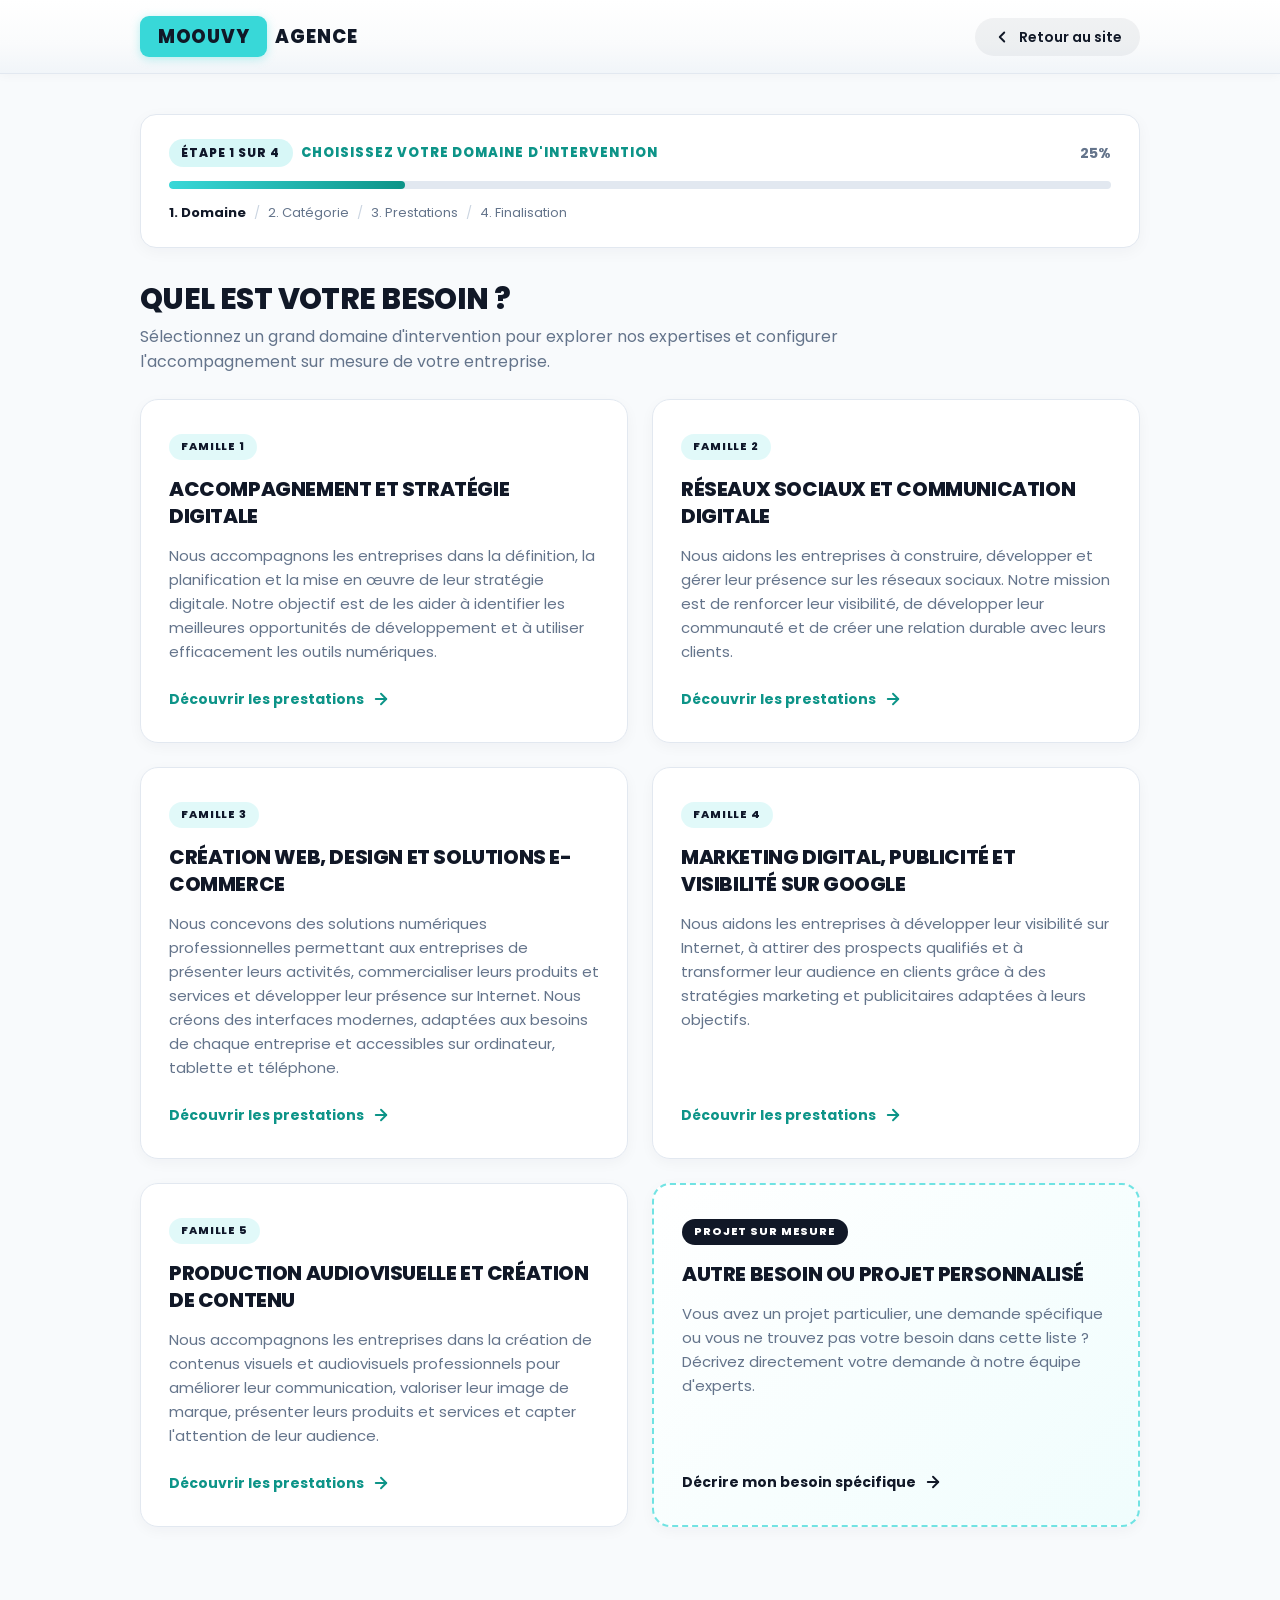
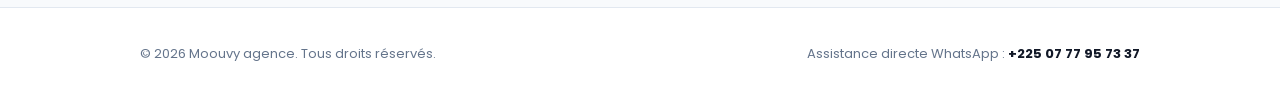
==== services.html @ 284ec323 "feat: page catalogue /services interactif en 4 etapes et mise a jour boutons je demarre ici" ====
<!DOCTYPE html>
<html lang="fr" dir="ltr">
<head>
  <meta charset="UTF-8">
  <meta name="viewport" content="width=device-width, initial-scale=1.0">
  <meta http-equiv="X-UA-Compatible" content="IE=edge">
  <title>Quel est votre besoin ? | Catalogue des Services Moouvy agence</title>
  <meta name="description" content="Découvrez le catalogue complet des prestations de Moouvy agence et configurez votre projet digital en quelques clics : stratégie, réseaux sociaux, web, marketing et audiovisuel.">
  <meta name="robots" content="index, follow">

  <!-- Favicon SVG -->
  <link rel="icon" type="image/svg+xml" href="data:image/svg+xml,%3Csvg xmlns='http://www.w3.org/2000/svg' viewBox='0 0 32 32'%3E%3Crect width='32' height='32' rx='16' fill='%2338D8D8'/%3E%3Ctext x='50%25' y='52%25' dominant-baseline='central' text-anchor='middle' font-family='sans-serif' font-weight='900' font-size='16' fill='%23111827'%3EM%3C/text%3E%3C/svg%3E">

  <!-- Google Fonts : Poppins -->
  <link rel="preconnect" href="https://fonts.googleapis.com">
  <link rel="preconnect" href="https://fonts.gstatic.com" crossorigin>
  <link href="https://fonts.googleapis.com/css2?family=Poppins:wght@400;500;600;700;800&display=swap" rel="stylesheet">

  <link rel="stylesheet" href="style.css">
  
  <style>
    /* Styles spécifiques au catalogue interactif des services */
    body {
      background-color: #F8FAFC;
      min-height: 100vh;
      display: flex;
      flex-direction: column;
    }

    .services-header {
      background: linear-gradient(180deg, #FFFFFF 0%, #FAFBFC 60%, #F1F5F9 100%);
      border-bottom: 1px solid var(--color-border);
      padding: 16px 0;
      position: sticky;
      top: 0;
      z-index: 50;
      box-shadow: 0 2px 10px rgba(0, 0, 0, 0.03);
    }

    .services-header-inner {
      display: flex;
      align-items: center;
      justify-content: space-between;
    }

    .services-back-link {
      display: inline-flex;
      align-items: center;
      gap: 8px;
      font-size: 0.875rem;
      font-weight: var(--font-weight-semibold);
      color: var(--color-night-blue);
      padding: 8px 18px;
      border-radius: var(--radius-pill);
      background-color: rgba(17, 24, 39, 0.05);
      text-decoration: none;
      transition: all var(--transition-fast);
    }

    .services-back-link:hover {
      background-color: rgba(56, 216, 216, 0.2);
      color: var(--color-primary-dark);
      transform: translateX(-3px);
    }

    .services-main {
      flex: 1;
      padding: 40px 0 80px 0;
    }

    .services-container {
      max-width: 1040px;
      margin: 0 auto;
      padding: 0 20px;
    }

    /* Barre de progression multi-étapes */
    .services-progress-box {
      background: #FFFFFF;
      border: 1px solid var(--color-border);
      border-radius: 16px;
      padding: 24px 28px;
      box-shadow: 0 4px 16px rgba(17, 24, 39, 0.04);
      margin-bottom: 32px;
    }

    .progress-top-row {
      display: flex;
      align-items: center;
      justify-content: space-between;
      margin-bottom: 14px;
      flex-wrap: wrap;
      gap: 10px;
    }

    .progress-step-indicator {
      font-size: 0.8125rem;
      font-weight: var(--font-weight-extrabold);
      text-transform: uppercase;
      letter-spacing: 0.08em;
      color: var(--color-primary-dark);
      display: flex;
      align-items: center;
      gap: 8px;
    }

    .progress-step-pill {
      background-color: rgba(56, 216, 216, 0.2);
      color: #0F172A;
      padding: 4px 12px;
      border-radius: var(--radius-pill);
      font-size: 0.75rem;
    }

    .progress-percentage {
      font-size: 0.875rem;
      font-weight: var(--font-weight-bold);
      color: #64748B;
    }

    .progress-track {
      width: 100%;
      height: 8px;
      background-color: #E2E8F0;
      border-radius: var(--radius-pill);
      overflow: hidden;
      position: relative;
    }

    .progress-bar-fill {
      height: 100%;
      width: 25%;
      background: linear-gradient(90deg, #38D8D8 0%, #0D9488 100%);
      border-radius: var(--radius-pill);
      transition: width 0.4s cubic-bezier(0.16, 1, 0.3, 1);
    }

    .progress-breadcrumb {
      display: flex;
      align-items: center;
      gap: 8px;
      margin-top: 14px;
      font-size: 0.8125rem;
      color: #64748B;
      flex-wrap: wrap;
    }

    .breadcrumb-item.active {
      color: var(--color-night-blue);
      font-weight: var(--font-weight-bold);
    }

    .breadcrumb-sep {
      color: #CBD5E1;
    }

    /* En-tête de section interactive */
    .step-heading-row {
      display: flex;
      align-items: center;
      justify-content: space-between;
      margin-bottom: 24px;
      flex-wrap: wrap;
      gap: 16px;
    }

    .step-title-group h1,
    .step-title-group h2 {
      font-size: 1.85rem;
      font-weight: var(--font-weight-extrabold);
      color: var(--color-night-blue);
      margin-bottom: 8px;
      line-height: 1.25;
    }

    .step-subtitle {
      font-size: 1rem;
      color: var(--color-text-muted);
      line-height: 1.55;
      max-width: 780px;
    }

    .btn-step-back {
      display: inline-flex;
      align-items: center;
      gap: 8px;
      background-color: #FFFFFF;
      border: 1px solid var(--color-border);
      color: var(--color-night-blue);
      padding: 10px 20px;
      border-radius: var(--radius-pill);
      font-size: 0.875rem;
      font-weight: var(--font-weight-semibold);
      cursor: pointer;
      box-shadow: var(--shadow-sm);
      transition: all var(--transition-fast);
    }

    .btn-step-back:hover {
      background-color: #F1F5F9;
      border-color: #CBD5E1;
      transform: translateX(-3px);
    }

    /* Conteneur d'étape avec animation */
    .catalog-step-pane {
      display: none;
      animation: fadeInStep 0.35s cubic-bezier(0.16, 1, 0.3, 1) forwards;
    }

    .catalog-step-pane.is-active {
      display: block;
    }

    @keyframes fadeInStep {
      from {
        opacity: 0;
        transform: translateY(12px);
      }
      to {
        opacity: 1;
        transform: translateY(0);
      }
    }

    @media (prefers-reduced-motion: reduce) {
      .catalog-step-pane {
        animation: none;
      }
    }

    /* Grille des 5 Familles + Carte Autre */
    .families-grid {
      display: grid;
      grid-template-columns: 1fr;
      gap: 24px;
    }

    @media (min-width: 768px) {
      .families-grid {
        grid-template-columns: repeat(2, 1fr);
      }
    }

    .family-card {
      background: #FFFFFF;
      border: 1.5px solid var(--color-border);
      border-radius: 18px;
      padding: 32px 28px;
      display: flex;
      flex-direction: column;
      justify-content: space-between;
      cursor: pointer;
      box-shadow: 0 4px 14px rgba(17, 24, 39, 0.04);
      transition: transform 0.28s cubic-bezier(0.16, 1, 0.3, 1), box-shadow 0.28s ease, border-color 0.2s ease;
      position: relative;
      text-align: left;
      overflow: hidden;
    }

    .family-card::before {
      content: '';
      position: absolute;
      top: 0;
      left: 0;
      width: 5px;
      height: 100%;
      background-color: var(--color-primary);
      opacity: 0;
      transition: opacity 0.2s ease;
    }

    .family-card:hover {
      transform: translateY(-6px);
      box-shadow: 0 16px 36px rgba(17, 24, 39, 0.09), 0 0 20px rgba(56, 216, 216, 0.2);
      border-color: var(--color-primary);
    }

    .family-card:hover::before {
      opacity: 1;
    }

    .family-card:focus-visible {
      outline: 3px solid var(--color-primary);
      outline-offset: 2px;
    }

    .family-card-badge {
      display: inline-flex;
      align-items: center;
      gap: 6px;
      background: rgba(56, 216, 216, 0.15);
      color: #0F172A;
      font-size: 0.6875rem;
      font-weight: var(--font-weight-extrabold);
      text-transform: uppercase;
      letter-spacing: 0.08em;
      padding: 4px 12px;
      border-radius: var(--radius-pill);
      margin-bottom: 16px;
      width: fit-content;
    }

    .family-card-title {
      font-size: 1.25rem;
      font-weight: var(--font-weight-extrabold);
      color: var(--color-night-blue);
      margin-bottom: 14px;
      line-height: 1.35;
    }

    .family-card-desc {
      font-size: 0.9375rem;
      color: var(--color-text-muted);
      line-height: 1.6;
      margin-bottom: 24px;
      flex-grow: 1;
    }

    .family-card-action {
      display: inline-flex;
      align-items: center;
      gap: 8px;
      font-size: 0.875rem;
      font-weight: var(--font-weight-bold);
      color: var(--color-primary-dark);
      transition: transform 0.2s ease;
    }

    .family-card:hover .family-card-action {
      transform: translateX(4px);
    }

    /* Carte Spéciale 6 : "Autre" */
    .family-card-other {
      background: linear-gradient(135deg, #FFFFFF 0%, #F0FDFD 100%);
      border: 2px dashed rgba(56, 216, 216, 0.7);
    }

    .family-card-other .family-card-badge {
      background-color: var(--color-night-blue);
      color: var(--color-white);
    }

    /* ===============================================================
       ÉTAPE 2 : CATÉGORIES (A, B, C...)
       =============================================================== */
    .categories-grid {
      display: grid;
      grid-template-columns: 1fr;
      gap: 18px;
    }

    @media (min-width: 640px) {
      .categories-grid {
        grid-template-columns: repeat(2, 1fr);
      }
    }

    @media (min-width: 900px) {
      .categories-grid {
        grid-template-columns: repeat(3, 1fr);
      }
    }

    .category-card {
      background: #FFFFFF;
      border: 1.5px solid var(--color-border);
      border-radius: 14px;
      padding: 24px 20px;
      display: flex;
      flex-direction: column;
      justify-content: space-between;
      cursor: pointer;
      box-shadow: var(--shadow-sm);
      transition: all 0.22s ease;
      text-align: left;
    }

    .category-card:hover {
      transform: translateY(-4px);
      border-color: var(--color-primary);
      box-shadow: 0 10px 24px rgba(56, 216, 216, 0.18);
    }

    .category-top-row {
      display: flex;
      align-items: center;
      justify-content: space-between;
      margin-bottom: 12px;
    }

    .category-letter-badge {
      width: 32px;
      height: 32px;
      border-radius: 8px;
      background-color: var(--color-night-blue);
      color: #FFFFFF;
      display: flex;
      align-items: center;
      justify-content: center;
      font-size: 0.875rem;
      font-weight: var(--font-weight-extrabold);
    }

    .category-count-badge {
      font-size: 0.6875rem;
      font-weight: var(--font-weight-bold);
      color: #64748B;
      background: #F1F5F9;
      padding: 3px 8px;
      border-radius: 6px;
    }

    .category-card-name {
      font-size: 1.05rem;
      font-weight: var(--font-weight-bold);
      color: var(--color-night-blue);
      margin-bottom: 14px;
      line-height: 1.35;
    }

    .category-card-action {
      display: inline-flex;
      align-items: center;
      gap: 6px;
      font-size: 0.8125rem;
      font-weight: var(--font-weight-bold);
      color: var(--color-primary-dark);
    }

    /* Bloc "Autre" en bas de choix */
    .other-choice-card {
      margin-top: 28px;
      background: #FFFFFF;
      border: 1px solid var(--color-border);
      border-radius: 14px;
      padding: 22px 24px;
      box-shadow: var(--shadow-sm);
    }

    .other-choice-toggle {
      display: flex;
      align-items: center;
      justify-content: space-between;
      cursor: pointer;
      user-select: none;
    }

    .other-toggle-left {
      display: flex;
      align-items: center;
      gap: 12px;
    }

    .other-toggle-icon {
      width: 36px;
      height: 36px;
      border-radius: 50%;
      background-color: rgba(56, 216, 216, 0.2);
      color: var(--color-primary-dark);
      display: flex;
      align-items: center;
      justify-content: center;
      font-weight: bold;
    }

    .other-toggle-title {
      font-size: 0.95rem;
      font-weight: var(--font-weight-bold);
      color: var(--color-night-blue);
    }

    .other-toggle-desc {
      font-size: 0.8125rem;
      color: #64748B;
      margin-top: 2px;
    }

    .other-input-container {
      margin-top: 18px;
      padding-top: 18px;
      border-top: 1px dashed var(--color-border);
      display: none;
    }

    .other-input-container.is-open {
      display: block;
    }

    .other-textarea {
      width: 100%;
      padding: 14px 16px;
      border: 1.5px solid var(--color-border);
      border-radius: 10px;
      font-family: var(--font-family);
      font-size: 0.9375rem;
      color: #111827;
      resize: vertical;
      min-height: 90px;
      transition: border-color var(--transition-fast), box-shadow var(--transition-fast);
      margin-bottom: 14px;
    }

    .other-textarea:focus {
      outline: none;
      border-color: var(--color-primary);
      box-shadow: 0 0 0 3px rgba(56, 216, 216, 0.25);
    }

    /* ===============================================================
       ÉTAPE 3 : PRESTATIONS (CHOIX MULTIPLE)
       =============================================================== */
    .services-selection-meta {
      background-color: #FFFFFF;
      border: 1px solid var(--color-border);
      border-radius: 12px;
      padding: 14px 20px;
      display: flex;
      align-items: center;
      justify-content: space-between;
      margin-bottom: 24px;
      flex-wrap: wrap;
      gap: 12px;
    }

    .selection-counter {
      font-size: 0.875rem;
      font-weight: var(--font-weight-bold);
      color: var(--color-night-blue);
    }

    .selection-counter strong {
      color: var(--color-primary-dark);
      font-size: 1.05rem;
    }

    .btn-select-all {
      background: none;
      border: none;
      color: var(--color-primary-dark);
      font-size: 0.8125rem;
      font-weight: var(--font-weight-bold);
      text-decoration: underline;
      cursor: pointer;
      padding: 4px;
    }

    .services-checklist-grid {
      display: grid;
      grid-template-columns: 1fr;
      gap: 14px;
    }

    @media (min-width: 640px) {
      .services-checklist-grid {
        grid-template-columns: repeat(2, 1fr);
      }
    }

    .service-check-card {
      background: #FFFFFF;
      border: 1.5px solid var(--color-border);
      border-radius: 12px;
      padding: 16px 18px;
      display: flex;
      align-items: flex-start;
      gap: 14px;
      cursor: pointer;
      transition: all 0.2s ease;
      user-select: none;
      position: relative;
    }

    .service-check-card:hover {
      border-color: #CBD5E1;
      background-color: #FAFCFF;
      transform: translateY(-2px);
    }

    .service-check-card.is-selected {
      border-color: var(--color-primary);
      background: linear-gradient(180deg, #FFFFFF 0%, #F0FDFD 100%);
      box-shadow: 0 6px 16px rgba(56, 216, 216, 0.16);
    }

    .custom-checkbox {
      width: 22px;
      height: 22px;
      border-radius: 6px;
      border: 2px solid #CBD5E1;
      display: flex;
      align-items: center;
      justify-content: center;
      flex-shrink: 0;
      margin-top: 2px;
      transition: all 0.2s ease;
      background-color: #FFFFFF;
    }

    .service-check-card.is-selected .custom-checkbox {
      background-color: var(--color-primary);
      border-color: var(--color-primary);
      color: var(--color-night-blue);
    }

    .custom-checkbox svg {
      opacity: 0;
      transform: scale(0.6);
      transition: all 0.2s ease;
    }

    .service-check-card.is-selected .custom-checkbox svg {
      opacity: 1;
      transform: scale(1);
    }

    .service-item-label {
      font-size: 0.9375rem;
      font-weight: var(--font-weight-medium);
      color: var(--color-night-blue);
      line-height: 1.45;
    }

    .step-actions-bar {
      margin-top: 36px;
      display: flex;
      align-items: center;
      justify-content: space-between;
      flex-wrap: wrap;
      gap: 16px;
      padding-top: 24px;
      border-top: 1px solid var(--color-border);
    }

    /* ===============================================================
       ÉTAPE 4 : RÉCAPITULATIF & COORDONNÉES
       =============================================================== */
    .summary-card-wrapper {
      background: #FFFFFF;
      border: 1px solid var(--color-border);
      border-radius: 18px;
      padding: 32px 28px;
      box-shadow: 0 6px 20px rgba(17, 24, 39, 0.05);
      margin-bottom: 32px;
    }

    .summary-header {
      display: flex;
      align-items: center;
      justify-content: space-between;
      margin-bottom: 20px;
      padding-bottom: 16px;
      border-bottom: 1px solid var(--color-border);
      flex-wrap: wrap;
      gap: 12px;
    }

    .summary-title {
      font-size: 1.15rem;
      font-weight: var(--font-weight-extrabold);
      color: var(--color-night-blue);
      display: flex;
      align-items: center;
      gap: 10px;
    }

    .summary-badge-ok {
      background-color: rgba(56, 216, 216, 0.2);
      color: #0F172A;
      font-size: 0.75rem;
      font-weight: var(--font-weight-bold);
      padding: 4px 12px;
      border-radius: var(--radius-pill);
    }

    .summary-meta-grid {
      display: grid;
      grid-template-columns: 1fr;
      gap: 16px;
      margin-bottom: 24px;
    }

    @media (min-width: 640px) {
      .summary-meta-grid {
        grid-template-columns: repeat(2, 1fr);
      }
    }

    .summary-meta-box {
      background: #F8FAFC;
      border: 1px solid var(--color-border);
      border-radius: 12px;
      padding: 16px 18px;
    }

    .summary-meta-label {
      font-size: 0.75rem;
      font-weight: var(--font-weight-bold);
      text-transform: uppercase;
      letter-spacing: 0.06em;
      color: #64748B;
      margin-bottom: 4px;
      display: block;
    }

    .summary-meta-val {
      font-size: 0.95rem;
      font-weight: var(--font-weight-extrabold);
      color: var(--color-night-blue);
      line-height: 1.35;
    }

    .summary-services-list-title {
      font-size: 0.875rem;
      font-weight: var(--font-weight-bold);
      text-transform: uppercase;
      letter-spacing: 0.06em;
      color: #64748B;
      margin-bottom: 12px;
      display: block;
    }

    .summary-services-list {
      list-style: none;
      padding: 0;
      margin: 0;
      display: flex;
      flex-direction: column;
      gap: 10px;
    }

    .summary-services-list li {
      display: flex;
      align-items: flex-start;
      gap: 10px;
      font-size: 0.9375rem;
      color: #1E293B;
      line-height: 1.45;
    }

    .summary-services-list li svg {
      color: var(--color-primary-dark);
      flex-shrink: 0;
      margin-top: 2px;
    }

    .summary-custom-note {
      margin-top: 20px;
      padding: 14px 18px;
      background-color: #F0FDFD;
      border-left: 4px solid var(--color-primary);
      border-radius: 6px;
      font-size: 0.9rem;
      color: #111827;
    }

    /* Formulaire court final */
    .contact-form-box {
      background: #FFFFFF;
      border: 1px solid var(--color-border);
      border-radius: 18px;
      padding: 32px 28px;
      box-shadow: 0 6px 20px rgba(17, 24, 39, 0.05);
    }

    .contact-form-title {
      font-size: 1.25rem;
      font-weight: var(--font-weight-extrabold);
      color: var(--color-night-blue);
      margin-bottom: 8px;
    }

    .contact-form-subtitle {
      font-size: 0.9375rem;
      color: #64748B;
      margin-bottom: 24px;
    }

    .form-grid-2 {
      display: grid;
      grid-template-columns: 1fr;
      gap: 20px;
      margin-bottom: 20px;
    }

    @media (min-width: 640px) {
      .form-grid-2 {
        grid-template-columns: repeat(2, 1fr);
      }
    }

    .form-group {
      display: flex;
      flex-direction: column;
      gap: 8px;
      margin-bottom: 20px;
    }

    .form-label {
      font-size: 0.875rem;
      font-weight: var(--font-weight-bold);
      color: var(--color-night-blue);
    }

    .form-label .required {
      color: var(--color-coral);
    }

    .form-input,
    .form-textarea {
      width: 100%;
      padding: 14px 18px;
      border: 1.5px solid var(--color-border);
      border-radius: 10px;
      font-family: var(--font-family);
      font-size: 0.9375rem;
      color: #111827;
      transition: all var(--transition-fast);
      background-color: #FFFFFF;
    }

    .form-input:focus,
    .form-textarea:focus {
      outline: none;
      border-color: var(--color-primary);
      box-shadow: 0 0 0 3px rgba(56, 216, 216, 0.25);
    }

    .form-textarea {
      resize: vertical;
      min-height: 90px;
    }

    /* Écran de confirmation après envoi */
    .confirmation-pane {
      display: none;
      background: #FFFFFF;
      border: 1px solid var(--color-border);
      border-radius: 20px;
      padding: 48px 32px;
      text-align: center;
      box-shadow: 0 8px 32px rgba(17, 24, 39, 0.06);
    }

    .confirmation-icon-wrapper {
      width: 72px;
      height: 72px;
      background: rgba(56, 216, 216, 0.2);
      color: var(--color-primary-dark);
      border-radius: 50%;
      display: flex;
      align-items: center;
      justify-content: center;
      margin: 0 auto 24px auto;
    }

    .confirmation-title {
      font-size: 1.75rem;
      font-weight: var(--font-weight-extrabold);
      color: var(--color-night-blue);
      margin-bottom: 12px;
    }

    .confirmation-desc {
      font-size: 1.05rem;
      color: #475569;
      max-width: 600px;
      margin: 0 auto 32px auto;
      line-height: 1.6;
    }

    .confirmation-actions {
      display: flex;
      align-items: center;
      justify-content: center;
      gap: 16px;
      flex-wrap: wrap;
    }
  </style>
</head>
<body>

  <!-- En-tête minimal avec logo officiel -->
  <header class="services-header">
    <div class="services-container services-header-inner">
      <a href="index.html" class="brand-logo" aria-label="Retour à l'accueil Moouvy agence">
        <span class="logo-pill">MOOUVY</span>
        <span class="logo-text-after">AGENCE</span>
      </a>

      <a href="index.html" class="services-back-link">
        <svg width="18" height="18" viewBox="0 0 24 24" fill="none" stroke="currentColor" stroke-width="2.5" stroke-linecap="round" stroke-linejoin="round" aria-hidden="true">
          <polyline points="15 18 9 12 15 6"></polyline>
        </svg>
        <span>Retour au site</span>
      </a>
    </div>
  </header>

  <main class="services-main">
    <div class="services-container">
      
      <!-- Barre de progression 4 étapes -->
      <div class="services-progress-box" aria-label="Progression du parcours">
        <div class="progress-top-row">
          <div class="progress-step-indicator" id="progress-step-label">
            <span class="progress-step-pill" id="progress-step-pill">Étape 1 sur 4</span>
            <span id="progress-step-name">Choisissez votre domaine d'intervention</span>
          </div>
          <span class="progress-percentage" id="progress-percent-label">25%</span>
        </div>
        <div class="progress-track">
          <div class="progress-bar-fill" id="progress-bar-fill" style="width: 25%;"></div>
        </div>
        <div class="progress-breadcrumb">
          <span class="breadcrumb-item active" id="crumb-1">1. Domaine</span>
          <span class="breadcrumb-sep">/</span>
          <span class="breadcrumb-item" id="crumb-2">2. Catégorie</span>
          <span class="breadcrumb-sep">/</span>
          <span class="breadcrumb-item" id="crumb-3">3. Prestations</span>
          <span class="breadcrumb-sep">/</span>
          <span class="breadcrumb-item" id="crumb-4">4. Finalisation</span>
        </div>
      </div>

      <!-- =============================================================== -->
      <!-- ÉTAPE 1 : CHOIX DE LA FAMILLE (5 FAMILLES + CARTE AUTRE)         -->
      <!-- =============================================================== -->
      <div class="catalog-step-pane is-active" id="step-pane-1">
        <div class="step-heading-row">
          <div class="step-title-group">
            <h1>Quel est votre besoin ?</h1>
            <p class="step-subtitle">
              Sélectionnez un grand domaine d'intervention pour explorer nos expertises et configurer l'accompagnement sur mesure de votre entreprise.
            </p>
          </div>
        </div>

        <div class="families-grid" id="families-container">
          <!-- Injecté dynamiquement par JavaScript pour fidélité absolue -->
        </div>
      </div>

      <!-- =============================================================== -->
      <!-- ÉTAPE 2 : CHOIX DE LA CATÉGORIE (A, B, C...)                    -->
      <!-- =============================================================== -->
      <div class="catalog-step-pane" id="step-pane-2">
        <div class="step-heading-row">
          <div class="step-title-group">
            <h2 id="step-2-title">Choisissez une catégorie</h2>
            <p class="step-subtitle" id="step-2-subtitle">
              Précisez le volet d'action pour accéder à la liste des prestations disponibles.
            </p>
          </div>
          <button type="button" class="btn-step-back" onclick="goToStep(1)">
            <svg width="18" height="18" viewBox="0 0 24 24" fill="none" stroke="currentColor" stroke-width="2.5" stroke-linecap="round" stroke-linejoin="round" aria-hidden="true">
              <polyline points="15 18 9 12 15 6"></polyline>
            </svg>
            <span>Changer de domaine</span>
          </button>
        </div>

        <div class="categories-grid" id="categories-container">
          <!-- Injecté dynamiquement selon la famille choisie -->
        </div>

        <!-- Bloc "Autre" de l'Étape 2 -->
        <div class="other-choice-card">
          <div class="other-choice-toggle" onclick="toggleOtherInput('step-2')">
            <div class="other-toggle-left">
              <div class="other-toggle-icon">✍️</div>
              <div>
                <div class="other-toggle-title">Autre besoin ou service sur mesure dans ce domaine ?</div>
                <div class="other-toggle-desc">Cliquez ici pour décrire directement votre besoin spécifique.</div>
              </div>
            </div>
            <span class="btn btn-subtle" style="padding: 6px 14px; font-size: 0.8125rem;">Préciser</span>
          </div>

          <div class="other-input-container" id="other-input-container-step-2">
            <label for="other-text-step-2" class="form-label">Décrivez le service que vous souhaitez :</label>
            <textarea id="other-text-step-2" class="other-textarea" placeholder="Exemple : Je souhaite une solution spécifique pour relier mon système de stock à mon WhatsApp et automatiser mes factures..."></textarea>
            <button type="button" class="btn btn-pill" onclick="submitOtherAtStep(2)">
              Continuer vers mon récapitulatif →
            </button>
          </div>
        </div>
      </div>

      <!-- =============================================================== -->
      <!-- ÉTAPE 3 : CHOIX DES PRESTATIONS (CHOIX MULTIPLE)                 -->
      <!-- =============================================================== -->
      <div class="catalog-step-pane" id="step-pane-3">
        <div class="step-heading-row">
          <div class="step-title-group">
            <h2 id="step-3-title">Prestations proposées</h2>
            <p class="step-subtitle" id="step-3-subtitle">
              Cochez une ou plusieurs prestations correspondant à vos objectifs prioritaires.
            </p>
          </div>
          <button type="button" class="btn-step-back" onclick="goToStep(2)">
            <svg width="18" height="18" viewBox="0 0 24 24" fill="none" stroke="currentColor" stroke-width="2.5" stroke-linecap="round" stroke-linejoin="round" aria-hidden="true">
              <polyline points="15 18 9 12 15 6"></polyline>
            </svg>
            <span>Changer de catégorie</span>
          </button>
        </div>

        <div class="services-selection-meta">
          <div class="selection-counter" id="selection-counter-text">
            <strong>0</strong> prestation sélectionnée
          </div>
          <button type="button" class="btn-select-all" id="btn-toggle-all" onclick="toggleSelectAll()">
            Tout sélectionner
          </button>
        </div>

        <div class="services-checklist-grid" id="services-checklist-container">
          <!-- Cases à cocher interactives injectées dynamiquement -->
        </div>

        <!-- Option "Autre" à l'étape 3 -->
        <div class="other-choice-card">
          <div class="other-choice-toggle" onclick="toggleOtherInput('step-3')">
            <div class="other-toggle-left">
              <div class="other-toggle-icon">+</div>
              <div>
                <div class="other-toggle-title">Une prestation ne figure pas dans cette liste ?</div>
                <div class="other-toggle-desc">Ajoutez une description libre pour compléter vos choix.</div>
              </div>
            </div>
            <span class="btn btn-subtle" style="padding: 6px 14px; font-size: 0.8125rem;">Ajouter</span>
          </div>

          <div class="other-input-container" id="other-input-container-step-3">
            <label for="other-text-step-3" class="form-label">Décrivez le service que vous souhaitez :</label>
            <textarea id="other-text-step-3" class="other-textarea" placeholder="Indiquez ici tout besoin spécifique ou livrable attendu..."></textarea>
          </div>
        </div>

        <div class="step-actions-bar">
          <button type="button" class="btn btn-subtle" onclick="goToStep(2)">
            ← Retour
          </button>
          <button type="button" class="btn btn-pill btn-large" id="btn-confirm-step-3" onclick="confirmServicesSelection()">
            <span>Continuer vers mon récapitulatif</span>
            <svg width="18" height="18" viewBox="0 0 24 24" fill="none" stroke="currentColor" stroke-width="2.5" stroke-linecap="round" stroke-linejoin="round" aria-hidden="true">
              <line x1="5" y1="12" x2="19" y2="12"></line>
              <polyline points="12 5 19 12 12 19"></polyline>
            </svg>
          </button>
        </div>
      </div>

      <!-- =============================================================== -->
      <!-- ÉTAPE 4 : RÉCAPITULATIF & COORDONNÉES                            -->
      <!-- =============================================================== -->
      <div class="catalog-step-pane" id="step-pane-4">
        <div class="step-heading-row">
          <div class="step-title-group">
            <h2>Récapitulatif de votre demande</h2>
            <p class="step-subtitle">
              Vérifiez vos sélections et renseignez vos coordonnées afin que notre équipe prépare votre feuille de route.
            </p>
          </div>
          <button type="button" class="btn-step-back" onclick="goToStep(3)">
            <svg width="18" height="18" viewBox="0 0 24 24" fill="none" stroke="currentColor" stroke-width="2.5" stroke-linecap="round" stroke-linejoin="round" aria-hidden="true">
              <polyline points="15 18 9 12 15 6"></polyline>
            </svg>
            <span>Modifier mes choix</span>
          </button>
        </div>

        <!-- Boîte de récapitulatif -->
        <div class="summary-card-wrapper" id="summary-card">
          <div class="summary-header">
            <div class="summary-title">
              <svg width="22" height="22" viewBox="0 0 24 24" fill="none" stroke="#0D9488" stroke-width="2.5" stroke-linecap="round" stroke-linejoin="round" aria-hidden="true">
                <path d="M22 11.08V12a10 10 0 1 1-5.93-9.14"></path>
                <polyline points="22 4 12 14.01 9 11.01"></polyline>
              </svg>
              <span>Votre sélection Moouvy agence</span>
            </div>
            <span class="summary-badge-ok" id="summary-services-count-badge">Prestations validées</span>
          </div>

          <div class="summary-meta-grid">
            <div class="summary-meta-box">
              <span class="summary-meta-label">Domaine d'intervention</span>
              <span class="summary-meta-val" id="summary-family-name">-</span>
            </div>
            <div class="summary-meta-box">
              <span class="summary-meta-label">Catégorie</span>
              <span class="summary-meta-val" id="summary-category-name">-</span>
            </div>
          </div>

          <div id="summary-services-section">
            <span class="summary-services-list-title">Prestations sélectionnées :</span>
            <ul class="summary-services-list" id="summary-services-list">
              <!-- Liste injectée dynamiquement -->
            </ul>
          </div>

          <div class="summary-custom-note" id="summary-custom-note" style="display: none;">
            <strong>Besoin spécifique renseigné :</strong>
            <p id="summary-custom-note-text" style="margin-top: 4px;"></p>
          </div>
        </div>

        <!-- Formulaire de contact pour envoi -->
        <div class="contact-form-box">
          <h3 class="contact-form-title">Vos Coordonnées</h3>
          <p class="contact-form-subtitle">Ces informations permettront à notre équipe de vous recontacter directement avec un devis clair et un plan d'action.</p>

          <form id="services-order-form" onsubmit="handleServicesFormSubmit(event)">
            <div class="form-grid-2">
              <div class="form-group">
                <label for="client-name" class="form-label">Votre nom complet <span class="required">*</span></label>
                <input type="text" id="client-name" class="form-input" placeholder="Ex : Moussa Traoré" required>
              </div>

              <div class="form-group">
                <label for="client-whatsapp" class="form-label">Numéro WhatsApp (avec indicatif) <span class="required">*</span></label>
                <input type="tel" id="client-whatsapp" class="form-input" placeholder="Ex : +225 07 77 95 73 37" required>
              </div>
            </div>

            <div class="form-grid-2">
              <div class="form-group">
                <label for="client-business" class="form-label">Nom de votre entreprise ou projet</label>
                <input type="text" id="client-business" class="form-input" placeholder="Ex : Sahel Luxe & Retail">
              </div>

              <div class="form-group">
                <label for="client-email" class="form-label">Adresse e-mail (facultatif)</label>
                <input type="email" id="client-email" class="form-input" placeholder="Ex : contact@monentreprise.com">
              </div>
            </div>

            <div class="form-group">
              <label for="client-message" class="form-label">Précisions supplémentaires ou objectifs (facultatif)</label>
              <textarea id="client-message" class="form-textarea" placeholder="Indiquez ici tout détail pertinent sur vos délais, vos attentes ou votre activité..."></textarea>
            </div>

            <div class="step-actions-bar" style="margin-top: 24px;">
              <button type="button" class="btn btn-subtle" onclick="goToStep(3)">
                ← Modifier mes prestations
              </button>
              <button type="submit" class="btn btn-pill btn-large" style="background-color: var(--color-primary); color: #111827;">
                <span>ENVOYER MA DEMANDE À L'ÉQUIPE</span>
                <svg width="20" height="20" viewBox="0 0 24 24" fill="currentColor" aria-hidden="true">
                  <path d="M12.031 6.172c-3.181 0-5.767 2.586-5.768 5.766-.001 1.298.38 2.27 1.019 3.287l-.582 2.128 2.182-.573c.978.58 1.911.928 3.145.929 3.178 0 5.767-2.587 5.768-5.766.001-3.187-2.575-5.77-5.764-5.771zm3.392 8.244c-.144.405-.837.774-1.17.824-.299.045-.677.063-1.092-.069-.252-.08-.575-.187-.988-.365-1.739-.751-2.874-2.502-2.961-2.617-.087-.116-.708-.94-.708-1.793s.448-1.273.607-1.446c.159-.173.346-.217.462-.217l.332.007c.106.005.249-.04.39.299.144.347.491 1.199.534 1.286.043.087.072.188.014.304-.058.116-.087.188-.173.289l-.26.304c-.087.086-.177.18-.076.354.101.174.449.741.964 1.201.662.591 1.221.774 1.394.861.174.086.275.072.376-.044.101-.116.433-.506.549-.68.116-.174.231-.145.39-.087s1.011.477 1.184.564.289.13.332.203c.044.072.044.419-.1.824z"/>
                </svg>
              </button>
            </div>
          </form>
        </div>
      </div>

      <!-- =============================================================== -->
      <!-- ÉCRAN DE CONFIRMATION FINAL                                     -->
      <!-- =============================================================== -->
      <div class="confirmation-pane" id="confirmation-pane">
        <div class="confirmation-icon-wrapper">
          <svg width="36" height="36" viewBox="0 0 24 24" fill="none" stroke="currentColor" stroke-width="2.5" stroke-linecap="round" stroke-linejoin="round" aria-hidden="true">
            <polyline points="20 6 9 17 4 12"></polyline>
          </svg>
        </div>
        <h2 class="confirmation-title">Merci, notre équipe vous répond rapidement.</h2>
        <p class="confirmation-desc">
          Votre demande de projet a été enregistrée avec succès. Notre équipe d'experts analyse vos choix et prépare une recommandation personnalisée. Pour un échange direct et immédiat, rejoignez-nous sur WhatsApp.
        </p>
        <div class="confirmation-actions">
          <a href="#" id="final-whatsapp-button" class="btn btn-pill btn-large" style="background-color: #25D366; color: #FFFFFF;" target="_blank" rel="noopener noreferrer">
            <svg width="22" height="22" viewBox="0 0 24 24" fill="currentColor" aria-hidden="true">
              <path d="M12.031 6.172c-3.181 0-5.767 2.586-5.768 5.766-.001 1.298.38 2.27 1.019 3.287l-.582 2.128 2.182-.573c.978.58 1.911.928 3.145.929 3.178 0 5.767-2.587 5.768-5.766.001-3.187-2.575-5.77-5.764-5.771zm3.392 8.244c-.144.405-.837.774-1.17.824-.299.045-.677.063-1.092-.069-.252-.08-.575-.187-.988-.365-1.739-.751-2.874-2.502-2.961-2.617-.087-.116-.708-.94-.708-1.793s.448-1.273.607-1.446c.159-.173.346-.217.462-.217l.332.007c.106.005.249-.04.39.299.144.347.491 1.199.534 1.286.043.087.072.188.014.304-.058.116-.087.188-.173.289l-.26.304c-.087.086-.177.18-.076.354.101.174.449.741.964 1.201.662.591 1.221.774 1.394.861.174.086.275.072.376-.044.101-.116.433-.506.549-.68.116-.174.231-.145.39-.087s1.011.477 1.184.564.289.13.332.203c.044.072.044.419-.1.824z"/>
            </svg>
            <span>Ouvrir la conversation sur WhatsApp</span>
          </a>
          <a href="index.html" class="btn btn-subtle">
            Retour à l'accueil
          </a>
        </div>
      </div>

    </div>
  </main>

  <footer class="site-footer" style="padding-top: 36px; padding-bottom: 24px; border-top: 1px solid var(--color-border); background: #FFFFFF;">
    <div class="services-container" style="display: flex; align-items: center; justify-content: space-between; flex-wrap: wrap; gap: 14px; font-size: 0.8125rem; color: #64748B;">
      <span>© 2026 Moouvy agence. Tous droits réservés.</span>
      <span>Assistance directe WhatsApp : <strong style="color: #111827;">+225 07 77 95 73 37</strong></span>
    </div>
  </footer>

  <!-- =================================================================== -->
  <!-- SCRIPTS & DONNÉES DU CATALOGUE OFFICIEL MOOUVY AGENCE               -->
  <!-- =================================================================== -->
  <script>
    'use strict';

    // Configuration des coordonnées officielles
    const MOOUVY_CONFIG = {
      whatsappNumber: "2250777957337",
      email: "moouvyagence@gmail.com"
    };

    // DONNÉES VERBATIM INTÉGRALES DU CATALOGUE
    const CATALOGUE_DATA = [
      {
        id: "famille-1",
        num: 1,
        title: "FAMILLE 1 : ACCOMPAGNEMENT ET STRATÉGIE DIGITALE",
        shortTitle: "Accompagnement et stratégie digitale",
        presentation: "Nous accompagnons les entreprises dans la définition, la planification et la mise en œuvre de leur stratégie digitale. Notre objectif est de les aider à identifier les meilleures opportunités de développement et à utiliser efficacement les outils numériques.",
        categories: [
          {
            id: "f1-cat-a",
            code: "A",
            name: "A. Conseil et stratégie",
            services: [
              "Audit et diagnostic de présence digitale.",
              "Élaboration de stratégies digitales.",
              "Définition du positionnement de l'entreprise.",
              "Définition de la cible et des clients idéaux.",
              "Étude de marché et analyse concurrentielle.",
              "Élaboration d'une stratégie de visibilité en ligne.",
              "Stratégie d'acquisition de clients.",
              "Planification des actions de communication digitale.",
              "Conseil en développement commercial sur Internet."
            ]
          },
          {
            id: "f1-cat-b",
            code: "B",
            name: "B. Transformation digitale",
            services: [
              "Accompagnement à la transformation digitale.",
              "Digitalisation des activités de l'entreprise.",
              "Identification des outils numériques adaptés.",
              "Optimisation des processus de travail.",
              "Conseil en automatisation des tâches.",
              "Intégration de solutions numériques.",
              "Accompagnement à l'adoption des outils digitaux."
            ]
          },
          {
            id: "f1-cat-c",
            code: "C",
            name: "C. Formation et accompagnement",
            services: [
              "Formation des dirigeants aux outils numériques.",
              "Formation des équipes.",
              "Accompagnement individuel des entreprises.",
              "Conseil en développement digital.",
              "Suivi de la stratégie digitale.",
              "Évaluation des résultats et recommandations."
            ]
          }
        ]
      },
      {
        id: "famille-2",
        num: 2,
        title: "FAMILLE 2 : RÉSEAUX SOCIAUX ET COMMUNICATION DIGITALE",
        shortTitle: "Réseaux sociaux et communication digitale",
        presentation: "Nous aidons les entreprises à construire, développer et gérer leur présence sur les réseaux sociaux. Notre mission est de renforcer leur visibilité, de développer leur communauté et de créer une relation durable avec leurs clients.",
        categories: [
          {
            id: "f2-cat-a",
            code: "A",
            name: "A. Facebook",
            services: [
              "Création de pages Facebook professionnelles.",
              "Configuration et optimisation des pages.",
              "Création de couvertures et visuels professionnels.",
              "Configuration des boutons de contact.",
              "Configuration de Meta Business Suite.",
              "Configuration des comptes publicitaires.",
              "Gestion et animation des pages Facebook.",
              "Optimisation de la présence sur Facebook."
            ]
          },
          {
            id: "f2-cat-b",
            code: "B",
            name: "B. Instagram",
            services: [
              "Création de comptes professionnels.",
              "Optimisation des profils.",
              "Création de biographies professionnelles.",
              "Conception de visuels et publications.",
              "Création de stories et Reels.",
              "Gestion et animation des comptes Instagram.",
              "Développement de communautés."
            ]
          },
          {
            id: "f2-cat-c",
            code: "C",
            name: "C. TikTok",
            services: [
              "Création de comptes professionnels.",
              "Optimisation des profils.",
              "Élaboration de stratégies de contenu.",
              "Création de vidéos courtes.",
              "Gestion et animation des comptes.",
              "Développement de la visibilité sur TikTok."
            ]
          },
          {
            id: "f2-cat-d",
            code: "D",
            name: "D. LinkedIn",
            services: [
              "Création de pages entreprises.",
              "Optimisation des profils professionnels.",
              "Stratégie de communication B2B.",
              "Création de publications professionnelles.",
              "Développement de la visibilité auprès des décideurs.",
              "Gestion de la communication institutionnelle."
            ]
          },
          {
            id: "f2-cat-e",
            code: "E",
            name: "E. WhatsApp Business",
            services: [
              "Création et configuration de comptes professionnels.",
              "Optimisation des profils.",
              "Création de catalogues de produits et services.",
              "Configuration des messages automatiques.",
              "Configuration des réponses rapides.",
              "Création de liens de contact.",
              "Intégration de WhatsApp aux sites Internet.",
              "Mise en place de solutions WhatsApp Business Platform/API."
            ]
          },
          {
            id: "f2-cat-f",
            code: "F",
            name: "F. Gestion et animation des réseaux sociaux",
            services: [
              "Community management.",
              "Gestion des commentaires.",
              "Gestion des messages privés.",
              "Modération des communautés.",
              "Programmation des publications.",
              "Création de calendriers éditoriaux.",
              "Gestion de plusieurs plateformes sociales.",
              "Analyse des performances des réseaux sociaux.",
              "Rapports périodiques de performance."
            ]
          },
          {
            id: "f2-cat-g",
            code: "G",
            name: "G. Communication digitale",
            services: [
              "Élaboration de stratégies de communication.",
              "Création de campagnes de communication.",
              "Gestion de la réputation en ligne.",
              "Gestion des avis clients.",
              "Valorisation des témoignages clients.",
              "Communication institutionnelle.",
              "Stratégies de fidélisation des communautés."
            ]
          }
        ]
      },
      {
        id: "famille-3",
        num: 3,
        title: "FAMILLE 3 : CRÉATION WEB, DESIGN ET SOLUTIONS E-COMMERCE",
        shortTitle: "Création web, design et solutions e-commerce",
        presentation: "Nous concevons des solutions numériques professionnelles permettant aux entreprises de présenter leurs activités, commercialiser leurs produits et services et développer leur présence sur Internet. Nous créons des interfaces modernes, adaptées aux besoins de chaque entreprise et accessibles sur ordinateur, tablette et téléphone.",
        categories: [
          {
            id: "f3-cat-a",
            code: "A",
            name: "A. Création de sites Internet",
            services: [
              "Création de sites vitrines.",
              "Création de sites institutionnels.",
              "Création de sites corporate.",
              "Création de sites professionnels.",
              "Création de sites pour entreprises.",
              "Création de sites pour hôtels et restaurants.",
              "Création de sites pour écoles et centres de formation.",
              "Création de sites pour cabinets et professionnels.",
              "Création de blogs professionnels.",
              "Création de sites de réservation.",
              "Refonte de sites Internet existants.",
              "Optimisation de sites pour les appareils mobiles."
            ]
          },
          {
            id: "f3-cat-b",
            code: "B",
            name: "B. Création de pages web commerciales",
            services: [
              "Création de landing pages.",
              "Création de pages de vente.",
              "Création de pages de capture.",
              "Création de pages de présentation de services.",
              "Création de pages de lancement de produits.",
              "Intégration de formulaires de contact.",
              "Intégration de boutons WhatsApp.",
              "Intégration de systèmes de réservation."
            ]
          },
          {
            id: "f3-cat-c",
            code: "C",
            name: "C. Identité visuelle et branding",
            services: [
              "Création de logos.",
              "Refonte de logos.",
              "Création de chartes graphiques.",
              "Définition des couleurs de marque.",
              "Définition des typographies.",
              "Création d'identités visuelles complètes.",
              "Création de slogans.",
              "Création de supports de communication.",
              "Création de cartes de visite.",
              "Création de papier à en-tête.",
              "Création de signatures e-mail.",
              "Création de brochures commerciales.",
              "Création de catalogues de produits.",
              "Création de flyers et affiches.",
              "Création de présentations institutionnelles.",
              "Création de templates de communication."
            ]
          },
          {
            id: "f3-cat-d",
            code: "D",
            name: "D. Création de boutiques en ligne et e-commerce",
            services: [
              "Création de boutiques e-commerce.",
              "Création de catalogues de produits.",
              "Mise en ligne des produits.",
              "Création de fiches produits professionnelles.",
              "Configuration des moyens de paiement.",
              "Intégration de paiements Mobile Money.",
              "Intégration de paiements par carte bancaire.",
              "Configuration des frais de livraison.",
              "Mise en place de systèmes de commande.",
              "Gestion des stocks.",
              "Configuration des notifications de commande.",
              "Mise en place de codes promotionnels.",
              "Création de programmes de fidélité.",
              "Intégration de WhatsApp pour les commandes."
            ]
          },
          {
            id: "f3-cat-e",
            code: "E",
            name: "E. Applications et solutions numériques",
            services: [
              "Développement d'applications web.",
              "Développement d'applications mobiles.",
              "Création de plateformes SaaS.",
              "Création de logiciels de gestion.",
              "Création de plateformes de formation en ligne.",
              "Création de plateformes de réservation.",
              "Création de plateformes de mise en relation.",
              "Création de portails clients.",
              "Création d'espaces membres.",
              "Création de tableaux de bord.",
              "Développement de systèmes de gestion commerciale.",
              "Développement de solutions sur mesure.",
              "Intégration d'API.",
              "Connexion de différents outils numériques."
            ]
          },
          {
            id: "f3-cat-f",
            code: "F",
            name: "F. Hébergement, maintenance et assistance technique",
            services: [
              "Achat et gestion de noms de domaine.",
              "Hébergement de sites Internet.",
              "Hébergement de plateformes web.",
              "Configuration de serveurs.",
              "Installation de certificats SSL.",
              "Gestion des adresses e-mail professionnelles.",
              "Maintenance de sites web.",
              "Mise à jour des systèmes.",
              "Sauvegarde des données.",
              "Sécurisation des sites Internet.",
              "Correction de bugs.",
              "Assistance technique.",
              "Surveillance des performances.",
              "Gestion des renouvellements d'hébergement et de domaines."
            ]
          }
        ]
      },
      {
        id: "famille-4",
        num: 4,
        title: "FAMILLE 4 : MARKETING DIGITAL, PUBLICITÉ ET VISIBILITÉ SUR GOOGLE",
        shortTitle: "Marketing digital, publicité et visibilité sur Google",
        presentation: "Nous aidons les entreprises à développer leur visibilité sur Internet, à attirer des prospects qualifiés et à transformer leur audience en clients grâce à des stratégies marketing et publicitaires adaptées à leurs objectifs.",
        categories: [
          {
            id: "f4-cat-a",
            code: "A",
            name: "A. Publicité sur les réseaux sociaux",
            services: [
              "Création de campagnes Facebook Ads.",
              "Gestion des campagnes Facebook Ads.",
              "Création de campagnes Instagram Ads.",
              "Gestion des campagnes Instagram Ads.",
              "Création de campagnes TikTok Ads.",
              "Gestion des campagnes TikTok Ads.",
              "Création de publicités YouTube.",
              "Gestion des campagnes publicitaires.",
              "Configuration des comptes publicitaires.",
              "Installation et configuration du Pixel Meta.",
              "Suivi des conversions.",
              "Retargeting et remarketing.",
              "Optimisation des performances publicitaires.",
              "Analyse du coût d'acquisition client."
            ]
          },
          {
            id: "f4-cat-b",
            code: "B",
            name: "B. Publicité sur Google",
            services: [
              "Création de comptes Google Ads.",
              "Configuration des campagnes Google Ads.",
              "Publicité sur le réseau de recherche.",
              "Publicité display.",
              "Campagnes vidéo YouTube.",
              "Campagnes Google Shopping lorsque cela est adapté.",
              "Recherche de mots-clés publicitaires.",
              "Optimisation des annonces.",
              "Suivi des conversions.",
              "Analyse des performances publicitaires."
            ]
          },
          {
            id: "f4-cat-c",
            code: "C",
            name: "C. Référencement naturel et SEO",
            services: [
              "Audit SEO de sites Internet.",
              "Recherche de mots-clés stratégiques.",
              "Optimisation des titres et descriptions.",
              "Optimisation des contenus web.",
              "Rédaction d'articles optimisés SEO.",
              "Optimisation des images.",
              "Amélioration de la structure des sites.",
              "Optimisation de la vitesse de chargement.",
              "Stratégie de backlinks.",
              "Suivi du positionnement sur Google.",
              "Optimisation du référencement local."
            ]
          },
          {
            id: "f4-cat-d",
            code: "D",
            name: "D. Visibilité sur Google et référencement local",
            services: [
              "Création de fiches Google Business Profile.",
              "Optimisation de fiches Google Business Profile.",
              "Gestion des informations de l'entreprise.",
              "Optimisation de la visibilité sur Google Maps.",
              "Gestion des avis Google.",
              "Stratégie de référencement local.",
              "Amélioration de la visibilité géographique."
            ]
          },
          {
            id: "f4-cat-e",
            code: "E",
            name: "E. Acquisition de prospects et conversion",
            services: [
              "Élaboration de stratégies d'acquisition.",
              "Génération de leads.",
              "Création de tunnels de vente.",
              "Création de pages de capture.",
              "Création de pages de vente.",
              "Mise en place de campagnes de retargeting.",
              "Création de stratégies de remarketing.",
              "Optimisation des taux de conversion.",
              "Mise en place de campagnes promotionnelles.",
              "Analyse du parcours client."
            ]
          },
          {
            id: "f4-cat-f",
            code: "F",
            name: "F. Email marketing et campagnes commerciales",
            services: [
              "Création de campagnes e-mailing.",
              "Création de newsletters professionnelles.",
              "Conception de templates d'e-mails.",
              "Mise en place de listes de contacts.",
              "Segmentation des clients.",
              "Automatisation des campagnes e-mail.",
              "Création de séquences de bienvenue.",
              "Création de séquences de relance commerciale.",
              "Campagnes de fidélisation.",
              "Campagnes de promotion.",
              "Campagnes de lancement de produits.",
              "Analyse des taux d'ouverture et de clics."
            ]
          },
          {
            id: "f4-cat-g",
            code: "G",
            name: "G. Analyse et suivi des performances",
            services: [
              "Installation de Google Analytics 4.",
              "Configuration de Google Search Console.",
              "Configuration du suivi des conversions.",
              "Création de tableaux de bord statistiques.",
              "Analyse du trafic des sites Internet.",
              "Analyse des performances publicitaires.",
              "Analyse du nombre de prospects générés.",
              "Analyse des taux de conversion.",
              "Rapports périodiques de performance.",
              "Recommandations d'amélioration."
            ]
          }
        ]
      },
      {
        id: "famille-5",
        num: 5,
        title: "FAMILLE 5 : PRODUCTION AUDIOVISUELLE ET CRÉATION DE CONTENU",
        shortTitle: "Production audiovisuelle et création de contenu",
        presentation: "Nous accompagnons les entreprises dans la création de contenus visuels et audiovisuels professionnels pour améliorer leur communication, valoriser leur image de marque, présenter leurs produits et services et capter l'attention de leur audience.",
        categories: [
          {
            id: "f5-cat-a",
            code: "A",
            name: "A. Production vidéo",
            services: [
              "Production de vidéos publicitaires.",
              "Réalisation de vidéos institutionnelles.",
              "Réalisation de vidéos de présentation d'entreprise.",
              "Production de vidéos promotionnelles.",
              "Réalisation de vidéos commerciales.",
              "Production de vidéos de présentation de produits.",
              "Réalisation de vidéos témoignages clients.",
              "Production de vidéos événementielles.",
              "Réalisation de vidéos éducatives.",
              "Production de vidéos pour les réseaux sociaux."
            ]
          },
          {
            id: "f5-cat-b",
            code: "B",
            name: "B. Création de contenus pour les réseaux sociaux",
            services: [
              "Création de vidéos courtes.",
              "Production de Reels Instagram.",
              "Production de vidéos TikTok.",
              "Production de vidéos Facebook.",
              "Création de contenus éducatifs.",
              "Création de contenus promotionnels.",
              "Création de contenus institutionnels.",
              "Conception de scripts vidéo.",
              "Rédaction de textes publicitaires.",
              "Création de séries de contenus."
            ]
          },
          {
            id: "f5-cat-c",
            code: "C",
            name: "C. Montage et postproduction",
            services: [
              "Montage vidéo professionnel.",
              "Étalonnage et correction des couleurs.",
              "Montage de vidéos publicitaires.",
              "Ajout de sous-titres.",
              "Ajout d'effets visuels.",
              "Animation de textes.",
              "Motion design.",
              "Création d'animations publicitaires.",
              "Habillage graphique des vidéos.",
              "Adaptation des vidéos à différents formats."
            ]
          },
          {
            id: "f5-cat-d",
            code: "D",
            name: "D. Photographie professionnelle",
            services: [
              "Photographie d'entreprise.",
              "Photographie de produits.",
              "Photographie commerciale.",
              "Photographie de portraits professionnels.",
              "Photographie événementielle.",
              "Photographie pour les réseaux sociaux.",
              "Photographie publicitaire.",
              "Retouche et traitement des photos."
            ]
          },
          {
            id: "f5-cat-e",
            code: "E",
            name: "E. Production audio et podcasts",
            services: [
              "Production de podcasts d'entreprise.",
              "Enregistrement de podcasts.",
              "Montage audio.",
              "Création d'habillages sonores.",
              "Réalisation de voix off.",
              "Production de messages publicitaires audio.",
              "Enregistrement de témoignages audio."
            ]
          },
          {
            id: "f5-cat-f",
            code: "F",
            name: "F. Conception et stratégie de contenu",
            services: [
              "Élaboration de stratégies de contenu.",
              "Planification de productions audiovisuelles.",
              "Création de calendriers de contenu.",
              "Conception de scripts et scénarios.",
              "Création de campagnes audiovisuelles.",
              "Direction artistique des productions.",
              "Déclinaison des contenus sur plusieurs plateformes."
            ]
          }
        ]
      }
    ];

    // État courant de la sélection
    const state = {
      step: 1,
      selectedFamily: null,
      selectedCategory: null,
      selectedServices: new Set(),
      customNote: "",
      isDirectOther: false
    };

    // Initialisation
    document.addEventListener('DOMContentLoaded', () => {
      renderFamilies();
      updateProgress();
    });

    // Étape 1 : Rendu des 5 familles + Carte Autre
    function renderFamilies() {
      const container = document.getElementById('families-container');
      if (!container) return;

      let html = '';

      CATALOGUE_DATA.forEach(family => {
        html += `
          <div class="family-card" tabindex="0" role="button" aria-label="Sélectionner ${family.title}" onclick="selectFamily('${family.id}')" onkeydown="if(event.key==='Enter'||event.key===' ') selectFamily('${family.id}')">
            <div>
              <span class="family-card-badge">FAMILLE ${family.num}</span>
              <h3 class="family-card-title">${family.shortTitle}</h3>
              <p class="family-card-desc">${family.presentation}</p>
            </div>
            <div class="family-card-action">
              <span>Découvrir les prestations</span>
              <svg width="18" height="18" viewBox="0 0 24 24" fill="none" stroke="currentColor" stroke-width="2.5" stroke-linecap="round" stroke-linejoin="round" aria-hidden="true">
                <line x1="5" y1="12" x2="19" y2="12"></line>
                <polyline points="12 5 19 12 12 19"></polyline>
              </svg>
            </div>
          </div>
        `;
      });

      // 6e carte : Autre
      html += `
        <div class="family-card family-card-other" tabindex="0" role="button" aria-label="Sélectionner un autre besoin sur mesure" onclick="selectDirectOther()" onkeydown="if(event.key==='Enter'||event.key===' ') selectDirectOther()">
          <div>
            <span class="family-card-badge">PROJET SUR MESURE</span>
            <h3 class="family-card-title">Autre besoin ou projet personnalisé</h3>
            <p class="family-card-desc">Vous avez un projet particulier, une demande spécifique ou vous ne trouvez pas votre besoin dans cette liste ? Décrivez directement votre demande à notre équipe d'experts.</p>
          </div>
          <div class="family-card-action" style="color: var(--color-night-blue);">
            <span>Décrire mon besoin spécifique</span>
            <svg width="18" height="18" viewBox="0 0 24 24" fill="none" stroke="currentColor" stroke-width="2.5" stroke-linecap="round" stroke-linejoin="round" aria-hidden="true">
              <line x1="5" y1="12" x2="19" y2="12"></line>
              <polyline points="12 5 19 12 12 19"></polyline>
            </svg>
          </div>
        </div>
      `;

      container.innerHTML = html;
    }

    // Sélection d'une famille -> Passage à l'Étape 2
    function selectFamily(familyId) {
      const family = CATALOGUE_DATA.find(f => f.id === familyId);
      if (!family) return;

      state.selectedFamily = family;
      state.selectedCategory = null;
      state.selectedServices.clear();
      state.isDirectOther = false;

      renderCategories(family);
      goToStep(2);
    }

    // Clic sur "Autre" à l'étape 1 -> Saut direct à l'étape finale
    function selectDirectOther() {
      state.selectedFamily = {
        title: "PROJET SUR MESURE",
        shortTitle: "Projet ou besoin spécifique sur mesure"
      };
      state.selectedCategory = {
        name: "Demande personnalisée"
      };
      state.selectedServices.clear();
      state.isDirectOther = true;

      // Ouvre l'étape 4 directement
      updateSummary();
      goToStep(4);

      // Focus sur le champ message
      setTimeout(() => {
        const msgEl = document.getElementById('client-message');
        if (msgEl) {
          msgEl.focus();
          msgEl.placeholder = "Décrivez précisément le service que vous souhaitez ou votre projet...";
        }
      }, 250);
    }

    // Étape 2 : Rendu des catégories
    function renderCategories(family) {
      const container = document.getElementById('categories-container');
      const titleEl = document.getElementById('step-2-title');
      const subtitleEl = document.getElementById('step-2-subtitle');

      if (titleEl) titleEl.textContent = `Catégories : ${family.shortTitle}`;
      if (subtitleEl) subtitleEl.textContent = `Sélectionnez une catégorie pour afficher les prestations détaillées.`;

      if (!container) return;

      let html = '';
      family.categories.forEach(cat => {
        html += `
          <div class="category-card" tabindex="0" role="button" aria-label="Sélectionner ${cat.name}" onclick="selectCategory('${cat.id}')" onkeydown="if(event.key==='Enter'||event.key===' ') selectCategory('${cat.id}')">
            <div>
              <div class="category-top-row">
                <span class="category-letter-badge">${cat.code}</span>
                <span class="category-count-badge">${cat.services.length} prestations</span>
              </div>
              <div class="category-card-name">${cat.name}</div>
            </div>
            <div class="category-card-action">
              <span>Choisir les prestations</span>
              <svg width="16" height="16" viewBox="0 0 24 24" fill="none" stroke="currentColor" stroke-width="2.5" stroke-linecap="round" stroke-linejoin="round" aria-hidden="true">
                <polyline points="9 18 15 12 9 6"></polyline>
              </svg>
            </div>
          </div>
        `;
      });

      container.innerHTML = html;

      // Réinitialise le bloc autre
      const otherContainer = document.getElementById('other-input-container-step-2');
      if (otherContainer) otherContainer.classList.remove('is-open');
    }

    // Sélection d'une catégorie -> Passage à l'Étape 3
    function selectCategory(categoryId) {
      if (!state.selectedFamily) return;

      const category = state.selectedFamily.categories.find(c => c.id === categoryId);
      if (!category) return;

      state.selectedCategory = category;
      state.selectedServices.clear();

      renderServices(category);
      goToStep(3);
    }

    // Étape 3 : Rendu des prestations (Choix multiple)
    function renderServices(category) {
      const container = document.getElementById('services-checklist-container');
      const titleEl = document.getElementById('step-3-title');
      const subtitleEl = document.getElementById('step-3-subtitle');

      if (titleEl) titleEl.textContent = category.name;
      if (subtitleEl) subtitleEl.textContent = `Cochez une ou plusieurs prestations correspondant à vos attentes.`;

      if (!container) return;

      let html = '';
      category.services.forEach((service, index) => {
        html += `
          <div class="service-check-card" id="service-card-${index}" tabindex="0" role="checkbox" aria-checked="false" onclick="toggleService(${index}, '${escapeSingleQuotes(service)}')" onkeydown="if(event.key==='Enter'||event.key===' ') toggleService(${index}, '${escapeSingleQuotes(service)}')">
            <div class="custom-checkbox" aria-hidden="true">
              <svg width="14" height="14" viewBox="0 0 24 24" fill="none" stroke="currentColor" stroke-width="3.5" stroke-linecap="round" stroke-linejoin="round">
                <polyline points="20 6 9 17 4 12"></polyline>
              </svg>
            </div>
            <div class="service-item-label">${service}</div>
          </div>
        `;
      });

      container.innerHTML = html;
      updateSelectionCounter();

      const otherContainer = document.getElementById('other-input-container-step-3');
      if (otherContainer) otherContainer.classList.remove('is-open');
    }

    function escapeSingleQuotes(str) {
      return str.replace(/'/g, "\\'");
    }

    // Toggle d'une prestation
    function toggleService(index, serviceText) {
      const card = document.getElementById(`service-card-${index}`);
      if (!card) return;

      if (state.selectedServices.has(serviceText)) {
        state.selectedServices.delete(serviceText);
        card.classList.remove('is-selected');
        card.setAttribute('aria-checked', 'false');
      } else {
        state.selectedServices.add(serviceText);
        card.classList.add('is-selected');
        card.setAttribute('aria-checked', 'true');
      }

      updateSelectionCounter();
    }

    // Tout sélectionner / Tout désélectionner
    function toggleSelectAll() {
      if (!state.selectedCategory) return;

      const services = state.selectedCategory.services;
      const allSelected = services.every(s => state.selectedServices.has(s));

      services.forEach((s, idx) => {
        const card = document.getElementById(`service-card-${idx}`);
        if (!card) return;

        if (allSelected) {
          state.selectedServices.delete(s);
          card.classList.remove('is-selected');
          card.setAttribute('aria-checked', 'false');
        } else {
          state.selectedServices.add(s);
          card.classList.add('is-selected');
          card.setAttribute('aria-checked', 'true');
        }
      });

      updateSelectionCounter();
    }

    function updateSelectionCounter() {
      const count = state.selectedServices.size;
      const counterEl = document.getElementById('selection-counter-text');
      const toggleAllBtn = document.getElementById('btn-toggle-all');

      if (counterEl) {
        counterEl.innerHTML = `<strong>${count}</strong> prestation${count > 1 ? 's' : ''} sélectionnée${count > 1 ? 's' : ''}`;
      }

      if (toggleAllBtn && state.selectedCategory) {
        const allSelected = state.selectedCategory.services.every(s => state.selectedServices.has(s));
        toggleAllBtn.textContent = allSelected ? "Tout désélectionner" : "Tout sélectionner";
      }
    }

    // Validation de l'étape 3
    function confirmServicesSelection() {
      const otherInput = document.getElementById('other-text-step-3');
      const otherVal = otherInput ? otherInput.value.trim() : '';

      if (state.selectedServices.size === 0 && !otherVal) {
        alert("Veuillez cocher au moins une prestation ou préciser votre besoin dans le champ texte ci-dessous pour continuer.");
        return;
      }

      if (otherVal) {
        state.customNote = otherVal;
      }

      updateSummary();
      goToStep(4);
    }

    // Toggle affichage champ "Autre"
    function toggleOtherInput(stepId) {
      const container = document.getElementById(`other-input-container-${stepId}`);
      if (container) {
        container.classList.toggle('is-open');
        if (container.classList.contains('is-open')) {
          const textarea = container.querySelector('textarea');
          if (textarea) textarea.focus();
        }
      }
    }

    // Soumission du bouton "Autre" depuis l'étape 2
    function submitOtherAtStep(step) {
      const input = document.getElementById(`other-text-step-${step}`);
      const val = input ? input.value.trim() : '';

      if (!val) {
        alert("Veuillez décrire le service que vous souhaitez pour continuer.");
        return;
      }

      state.customNote = val;
      state.selectedCategory = { name: "Besoin spécifique sur mesure" };
      state.selectedServices.clear();

      updateSummary();
      goToStep(4);
    }

    // Mise à jour de l'écran récapitulatif (Étape 4)
    function updateSummary() {
      const familyEl = document.getElementById('summary-family-name');
      const catEl = document.getElementById('summary-category-name');
      const listEl = document.getElementById('summary-services-list');
      const servicesSection = document.getElementById('summary-services-section');
      const noteBox = document.getElementById('summary-custom-note');
      const noteText = document.getElementById('summary-custom-note-text');
      const countBadge = document.getElementById('summary-services-count-badge');

      if (familyEl) familyEl.textContent = state.selectedFamily ? state.selectedFamily.shortTitle : "Non spécifié";
      if (catEl) catEl.textContent = state.selectedCategory ? state.selectedCategory.name : "Non spécifié";

      if (listEl) {
        if (state.selectedServices.size > 0) {
          servicesSection.style.display = 'block';
          let listHtml = '';
          state.selectedServices.forEach(serv => {
            listHtml += `
              <li>
                <svg width="18" height="18" viewBox="0 0 24 24" fill="none" stroke="currentColor" stroke-width="2.5" stroke-linecap="round" stroke-linejoin="round" aria-hidden="true">
                  <polyline points="20 6 9 17 4 12"></polyline>
                </svg>
                <span>${serv}</span>
              </li>
            `;
          });
          listEl.innerHTML = listHtml;
          if (countBadge) countBadge.textContent = `${state.selectedServices.size} prestation${state.selectedServices.size > 1 ? 's' : ''} validée${state.selectedServices.size > 1 ? 's' : ''}`;
        } else {
          servicesSection.style.display = 'none';
          if (countBadge) countBadge.textContent = `Demande sur mesure`;
        }
      }

      if (noteBox && noteText) {
        if (state.customNote) {
          noteBox.style.display = 'block';
          noteText.textContent = state.customNote;
        } else {
          noteBox.style.display = 'none';
        }
      }
    }

    // Gestion du changement d'étape avec mise à jour de la barre
    function goToStep(stepNum) {
      state.step = stepNum;

      // Gestion des panneaux visibles
      for (let i = 1; i <= 4; i++) {
        const pane = document.getElementById(`step-pane-${i}`);
        if (pane) pane.classList.toggle('is-active', i === stepNum);
      }

      const confPane = document.getElementById('confirmation-pane');
      if (confPane) confPane.style.display = 'none';

      updateProgress();
      window.scrollTo({ top: 0, behavior: 'smooth' });
    }

    function updateProgress() {
      const step = state.step;
      const stepPill = document.getElementById('progress-step-pill');
      const stepName = document.getElementById('progress-step-name');
      const percentLabel = document.getElementById('progress-percent-label');
      const barFill = document.getElementById('progress-bar-fill');

      const percentages = { 1: "25%", 2: "50%", 3: "75%", 4: "100%" };
      const stepNames = {
        1: "Choisissez votre domaine d'intervention",
        2: "Choisissez une catégorie",
        3: "Cochez vos prestations souhaitées",
        4: "Récapitulatif & Coordonnées"
      };

      if (stepPill) stepPill.textContent = `Étape ${step} sur 4`;
      if (stepName) stepName.textContent = stepNames[step] || "";
      if (percentLabel) percentLabel.textContent = percentages[step] || "25%";
      if (barFill) barFill.style.width = percentages[step] || "25%";

      // Mise à jour fil d'Ariane
      for (let i = 1; i <= 4; i++) {
        const crumb = document.getElementById(`crumb-${i}`);
        if (crumb) crumb.classList.toggle('active', i === step);
      }
    }

    // Soumission du formulaire final
    function handleServicesFormSubmit(e) {
      e.preventDefault();

      const name = document.getElementById('client-name').value.trim();
      const whatsapp = document.getElementById('client-whatsapp').value.trim();
      const business = document.getElementById('client-business').value.trim();
      const email = document.getElementById('client-email').value.trim();
      const message = document.getElementById('client-message').value.trim();

      if (!name || !whatsapp) {
        alert("Veuillez renseigner votre nom et votre numéro WhatsApp.");
        return;
      }

      // Construction de la liste des services
      let servicesText = "";
      if (state.selectedServices.size > 0) {
        servicesText = Array.from(state.selectedServices).map(s => `• ${s}`).join("\n");
      } else {
        servicesText = "• Projet personnalisé sur mesure";
      }

      let customDetails = state.customNote ? `\n\n📌 Précision personnalisée :\n${state.customNote}` : "";
      let clientMsg = message ? `\n\n💬 Message du client :\n${message}` : "";

      // Message WhatsApp formaté
      const whatsappMessage = 
`Bonjour Moouvy agence,

Je vous transmets ma demande de prestations configurée sur votre site :

👤 INFORMATIONS CLIENT :
- Nom : ${name}
- WhatsApp : ${whatsapp}
- Entreprise / Projet : ${business || "Non précisé"}
- Email : ${email || "Non précisé"}

🎯 SERVICE CHOISI :
- Domaine : ${state.selectedFamily ? state.selectedFamily.shortTitle : "Sur mesure"}
- Catégorie : ${state.selectedCategory ? state.selectedCategory.name : "Sur mesure"}

📋 PRESTATIONS SOUHAITÉES :
${servicesText}${customDetails}${clientMsg}

Merci de me recontacter avec un devis et votre proposition d'accompagnement.`;

      const whatsappUrl = `https://wa.me/${MOOUVY_CONFIG.whatsappNumber}?text=${encodeURIComponent(whatsappMessage)}`;
      const mailtoUrl = `mailto:${MOOUVY_CONFIG.email}?subject=${encodeURIComponent("Demande de Prestations Moouvy - " + name)}&body=${encodeURIComponent(whatsappMessage)}`;

      // Ouvre WhatsApp
      window.open(whatsappUrl, '_blank');

      // Met à jour le bouton de confirmation WhatsApp
      const finalBtn = document.getElementById('final-whatsapp-button');
      if (finalBtn) finalBtn.href = whatsappUrl;

      // Affiche l'écran de confirmation
      for (let i = 1; i <= 4; i++) {
        const pane = document.getElementById(`step-pane-${i}`);
        if (pane) pane.classList.remove('is-active');
      }

      const confPane = document.getElementById('confirmation-pane');
      if (confPane) confPane.style.display = 'block';

      window.scrollTo({ top: 0, behavior: 'smooth' });
    }
  </script>
</body>
</html>
---- style.css ----
/* ==========================================================================
   MOOUVY AGENCE - FEUILLE DE STYLE PRINCIPALE
   Auteur : Moouvy agence (Gata Kana Désiré)
   Design : Corporate moderne, fort contraste, ultra-orienté conversion
   Approche : Mobile-first, Vanilla CSS, Performance maximale
   ========================================================================== */

/* --------------------------------------------------------------------------
   1. VARIABLES CSS (Design Tokens)
   -------------------------------------------------------------------------- */
:root {
  /* Palette de couleurs officielle Moouvy agence (Charte Cyan & Corail) */
  --color-primary: #38D8D8;
  /* Cyan / Turquoise vif (Capsule Logo & Accents) */
  --color-primary-hover: #22C5C5;
  /* Cyan soutenu au survol */
  --color-primary-dark: #0D9488;
  /* Sarcelle foncée pour texte & contrastes */
  --color-primary-light: rgba(56, 216, 216, 0.12);
  /* Voile cyan subtil */
  --color-primary-glow: rgba(56, 216, 216, 0.35);
  /* Lueur néon cyan */

  --color-coral: #FF5A5F;
  /* Accent corail / saumon vif de la charte */
  --color-coral-hover: #E0484D;
  /* Corail foncé au survol */
  --color-coral-light: rgba(255, 90, 95, 0.12);
  /* Voile corail */

  --color-night-blue: #111827;
  /* Noir / Bleu nuit profond (Fond sombre, Footer) */
  --color-night-blue-light: #1F2937;
  /* Gris foncé pour cartes/hover */
  --color-night-blue-subtle: #374151;
  /* Bordures subtiles en mode nuit */

  --color-hero-bg: #F4F6F8;
  /* Gris très clair élégant pour le Hero */
  --color-light-bg: #F8FAFC;
  /* Fond alternatif très doux */
  --color-white: #FFFFFF;
  /* Blanc pur pour les sections */

  --color-text-main: #111827;
  /* Texte principal sombre */
  --color-text-muted: #64748B;
  /* Texte secondaire / descriptions */
  --color-text-light: #94A3B8;
  /* Texte tertiaire */
  --color-border: #E2E8F0;
  /* Bordure légère */
  --color-whatsapp: #25D366;
  /* Vert officiel WhatsApp */
  --color-whatsapp-hover: #1EBE5D;

  /* Typographie : Poppins */
  --font-family: 'Poppins', -apple-system, BlinkMacSystemFont, 'Segoe UI', Roboto, Helvetica, Arial, sans-serif;
  --font-weight-regular: 400;
  --font-weight-medium: 500;
  --font-weight-semibold: 600;
  --font-weight-bold: 700;
  --font-weight-extrabold: 800;

  /* Rayons de bordure (Boutons en pilule) */
  --radius-pill: 9999px;
  --radius-card: 16px;
  --radius-card-lg: 24px;
  --radius-badge: 6px;

  /* Ombres soignées */
  --shadow-sm: 0 2px 8px rgba(17, 24, 39, 0.04);
  --shadow-md: 0 8px 24px rgba(17, 24, 39, 0.08);
  --shadow-lg: 0 16px 36px rgba(17, 24, 39, 0.12);
  --shadow-primary: 0 10px 25px rgba(56, 216, 216, 0.35);
  --shadow-primary-hover: 0 14px 32px rgba(56, 216, 216, 0.45);
  --shadow-card-hover: 0 20px 40px rgba(17, 24, 39, 0.14);

  /* Transitions douces */
  --transition-fast: 0.2s ease;
  --transition-normal: 0.3s cubic-bezier(0.16, 1, 0.3, 1);
  --transition-slow: 0.5s cubic-bezier(0.16, 1, 0.3, 1);

  /* Dimensions */
  --header-height: 72px;
  --container-max-width: 1200px;
}

/* --------------------------------------------------------------------------
   2. RESET & STYLES GLOBAUX
   -------------------------------------------------------------------------- */
*,
*::before,
*::after {
  box-sizing: border-box;
  margin: 0;
  padding: 0;
}

html {
  font-size: 16px;
  scroll-behavior: smooth;
  scroll-padding-top: calc(var(--header-height) + 40px);
  -webkit-font-smoothing: antialiased;
  -moz-osx-font-smoothing: grayscale;
}

body {
  font-family: var(--font-family);
  font-weight: var(--font-weight-regular);
  color: var(--color-text-main);
  background-color: var(--color-white);
  line-height: 1.6;
  overflow-x: hidden;
}

img,
svg {
  display: block;
  max-width: 100%;
}

a {
  color: inherit;
  text-decoration: none;
  transition: color var(--transition-fast);
}

ul,
ol {
  list-style: none;
}

button,
input,
textarea,
select {
  font: inherit;
  border: none;
  outline: none;
  background: none;
}

button {
  cursor: pointer;
}

/* Conteneur fluide centré */
.container {
  width: 100%;
  max-width: var(--container-max-width);
  margin-left: auto;
  margin-right: auto;
  padding-left: 20px;
  padding-right: 20px;
}

.text-center {
  text-align: center;
}

/* --------------------------------------------------------------------------
   3. TYPOGRAPHIE HIÉRARCHISÉE
   -------------------------------------------------------------------------- */
h1,
h2,
h3,
h4 {
  font-family: var(--font-family);
  font-weight: var(--font-weight-extrabold);
  text-transform: uppercase;
  color: var(--color-night-blue);
  line-height: 1.15;
  letter-spacing: -0.02em;
}

.sub-heading {
  display: inline-block;
  font-size: 0.8125rem;
  font-weight: var(--font-weight-bold);
  text-transform: uppercase;
  letter-spacing: 0.12em;
  color: var(--color-primary);
  margin-bottom: 12px;
}

.section-heading {
  max-width: 780px;
  margin: 0 auto 48px auto;
}

.section-title {
  font-size: 1.85rem;
  margin-bottom: 16px;
}

.section-description {
  font-size: 1.0625rem;
  color: var(--color-text-muted);
  line-height: 1.65;
}

/* --------------------------------------------------------------------------
   4. BOUTONS (Boutons Pilule Stylisés)
   -------------------------------------------------------------------------- */
.btn {
  display: inline-flex;
  align-items: center;
  justify-content: center;
  gap: 10px;
  font-family: var(--font-family);
  font-weight: var(--font-weight-bold);
  font-size: 0.875rem;
  text-transform: uppercase;
  letter-spacing: 0.04em;
  padding: 14px 28px;
  border-radius: var(--radius-pill);
  transition: transform var(--transition-normal), box-shadow var(--transition-normal), background-color var(--transition-fast);
  white-space: nowrap;
  user-select: none;
}

/* Bouton Pilule Cyan & Noir (Action Principale selon la charte) */
.btn-pill {
  background-color: var(--color-primary);
  color: var(--color-night-blue);
  box-shadow: var(--shadow-primary);
}

.btn-pill:hover,
.btn-pill:focus-visible {
  background-color: var(--color-primary-hover);
  transform: translateY(-2px) scale(1.02);
  box-shadow: var(--shadow-primary-hover);
  color: var(--color-night-blue);
}

.btn-pill:active {
  transform: translateY(0) scale(0.99);
}

.btn-large {
  padding: 18px 36px;
  font-size: 0.9375rem;
  letter-spacing: 0.05em;
}

.btn-block {
  width: 100%;
}

.btn-header {
  padding: 10px 22px;
  font-size: 0.8125rem;
}

.btn-subtle {
  display: inline-flex;
  align-items: center;
  gap: 8px;
  font-weight: var(--font-weight-semibold);
  font-size: 0.9375rem;
  color: var(--color-night-blue);
  padding: 14px 24px;
  border-radius: var(--radius-pill);
  background-color: rgba(17, 24, 39, 0.06);
  transition: all var(--transition-normal);
}

.btn-subtle:hover {
  background-color: rgba(56, 216, 216, 0.15);
  transform: translateY(-2px);
  color: var(--color-primary-dark);
}

/* --------------------------------------------------------------------------
   5. BANDEAU D'ANNONCE (Dégradé doux descendant, blanc en haut)
   -------------------------------------------------------------------------- */
.announcement-bar {
  background: linear-gradient(180deg, #FFFFFF 0%, #F5FAFB 50%, #E8F7F7 100%);
  color: var(--color-night-blue);
  border-bottom: 1px solid rgba(56, 216, 216, 0.25);
  padding: 9px 0;
  font-size: 0.8125rem;
  font-weight: var(--font-weight-medium);
  position: relative;
  z-index: 1001;
}

.announcement-content {
  display: flex;
  align-items: center;
  justify-content: center;
  gap: 12px;
  flex-wrap: wrap;
  text-align: center;
}

.badge-new {
  background-color: var(--color-primary);
  color: var(--color-night-blue);
  font-size: 0.6875rem;
  font-weight: var(--font-weight-extrabold);
  letter-spacing: 0.08em;
  padding: 3px 10px;
  border-radius: var(--radius-pill);
  text-transform: uppercase;
  box-shadow: 0 2px 6px rgba(56, 216, 216, 0.35);
}

.announcement-text {
  margin: 0;
  color: var(--color-night-blue);
}

.announcement-link {
  display: inline-flex;
  align-items: center;
  gap: 4px;
  font-weight: var(--font-weight-bold);
  text-decoration: underline;
  text-underline-offset: 3px;
  color: var(--color-night-blue);
  transition: color var(--transition-fast), opacity var(--transition-fast);
}

.announcement-link:hover {
  color: var(--color-primary-dark);
  opacity: 0.9;
}

.icon-arrow {
  transition: transform var(--transition-fast);
}

.announcement-link:hover .icon-arrow {
  transform: translateX(3px);
}

/* --------------------------------------------------------------------------
   6. NAVIGATION (Dégradé doux descendant, blanc en haut, sticky)
   -------------------------------------------------------------------------- */
.site-header {
  position: sticky;
  top: 0;
  width: 100%;
  background: linear-gradient(180deg, #FFFFFF 0%, #FAFBFC 50%, #F1F5F9 100%);
  color: var(--color-night-blue);
  border-bottom: 1px solid #E2E8F0;
  z-index: 1000;
  transition: box-shadow var(--transition-normal), background var(--transition-normal);
}

.site-header.is-scrolled {
  box-shadow: 0 4px 20px rgba(0, 0, 0, 0.06);
  background: rgba(255, 255, 255, 0.96);
  backdrop-filter: blur(12px);
}

.header-container {
  display: flex;
  align-items: center;
  justify-content: space-between;
  height: var(--header-height);
}

/* Logo officiel selon charte Moouvy agence */
.brand-logo {
  display: inline-flex;
  align-items: center;
  gap: 8px;
  text-decoration: none;
}

.logo-pill {
  background: var(--color-primary);
  color: #111827;
  font-family: var(--font-family);
  font-weight: var(--font-weight-extrabold);
  font-size: 1.15rem;
  letter-spacing: 0.04em;
  padding: 6px 18px;
  border-radius: 9px;
  display: inline-flex;
  align-items: center;
  justify-content: center;
  box-shadow: 0 2px 10px rgba(56, 216, 216, 0.35);
  transition: transform var(--transition-fast);
}

.brand-logo:hover .logo-pill {
  transform: scale(1.03);
}

.logo-text-after {
  font-family: var(--font-family);
  font-weight: var(--font-weight-extrabold);
  font-size: 1.15rem;
  letter-spacing: 0.05em;
  color: #111827;
}

.logo-text-after.text-white {
  color: #FFFFFF;
}

/* Menu desktop */
.main-navigation {
  display: none;
  /* Mobile par défaut */
}

.nav-links {
  display: flex;
  align-items: center;
  gap: 32px;
}

.nav-link {
  font-size: 0.9375rem;
  font-weight: var(--font-weight-medium);
  color: #334155;
  position: relative;
  padding: 6px 0;
  transition: color var(--transition-fast);
}

.nav-link::after {
  content: '';
  position: absolute;
  bottom: 0;
  left: 0;
  width: 0;
  height: 2px;
  background-color: var(--color-primary);
  transition: width var(--transition-normal);
}

.nav-link:hover,
.nav-link.active {
  color: var(--color-night-blue);
  font-weight: var(--font-weight-semibold);
}

.nav-link:hover::after,
.nav-link.active::after {
  width: 100%;
}

.header-action {
  display: none;
  /* Affiché sur grand écran */
}

/* Bouton Burger Mobile */
.burger-menu-btn {
  display: flex;
  flex-direction: column;
  justify-content: center;
  gap: 5px;
  width: 40px;
  height: 40px;
  padding: 8px;
  background: transparent;
  border-radius: 8px;
  transition: background-color var(--transition-fast);
}

.burger-menu-btn:hover {
  background-color: rgba(17, 24, 39, 0.06);
}

.burger-bar {
  width: 100%;
  height: 2px;
  background-color: var(--color-night-blue);
  border-radius: 2px;
  transition: transform var(--transition-normal), opacity var(--transition-normal);
}

/* Animation Burger Actif */
.burger-menu-btn[aria-expanded="true"] .burger-bar:nth-child(1) {
  transform: translateY(7px) rotate(45deg);
}

.burger-menu-btn[aria-expanded="true"] .burger-bar:nth-child(2) {
  opacity: 0;
}

.burger-menu-btn[aria-expanded="true"] .burger-bar:nth-child(3) {
  transform: translateY(-7px) rotate(-45deg);
}

/* Tiroir Mobile */
.mobile-drawer {
  position: fixed;
  top: calc(var(--header-height) + 38px);
  left: 0;
  width: 100%;
  height: calc(100vh - var(--header-height) - 38px);
  background-color: #FFFFFF;
  transform: translateY(-100%);
  opacity: 0;
  visibility: hidden;
  transition: transform var(--transition-normal), opacity var(--transition-normal), visibility var(--transition-normal);
  z-index: 999;
  overflow-y: auto;
  border-top: 1px solid var(--color-border);
}

.mobile-drawer.is-open {
  transform: translateY(0);
  opacity: 1;
  visibility: visible;
}

.mobile-drawer-inner {
  padding: 32px 24px;
  display: flex;
  flex-direction: column;
  gap: 32px;
}

.mobile-nav-links {
  display: flex;
  flex-direction: column;
  gap: 20px;
}

.mobile-link {
  font-size: 1.25rem;
  font-weight: var(--font-weight-bold);
  color: var(--color-night-blue);
  text-transform: uppercase;
  letter-spacing: 0.02em;
  display: block;
  padding: 8px 0;
}

.mobile-link:hover {
  color: var(--color-primary-dark);
  padding-left: 6px;
}

.mobile-drawer-cta {
  display: flex;
  flex-direction: column;
  gap: 16px;
  padding-top: 20px;
  border-top: 1px solid var(--color-border);
}

.btn-whatsapp-outline {
  display: inline-flex;
  align-items: center;
  justify-content: center;
  gap: 10px;
  padding: 14px 20px;
  border-radius: var(--radius-pill);
  border: 1px solid var(--color-whatsapp);
  color: var(--color-whatsapp);
  font-weight: var(--font-weight-semibold);
  font-size: 0.9375rem;
  transition: all var(--transition-fast);
}

.btn-whatsapp-outline:hover {
  background-color: var(--color-whatsapp);
  color: var(--color-white);
}

/* --------------------------------------------------------------------------
   7. HERO (Fond gris clair #EFEFEF)
   -------------------------------------------------------------------------- */
.hero-section {
  background-color: var(--color-hero-bg);
  padding: 56px 0 64px 0;
  position: relative;
  overflow: hidden;
}

.hero-container {
  display: flex;
  align-items: center;
  justify-content: center;
}

/* Les photos détourées latérales sont masquées sur mobile */
.hero-side {
  display: none;
  flex: 0 0 220px;
}

.hero-content {
  max-width: 820px;
  margin: 0 auto;
  text-align: center;
  display: flex;
  flex-direction: column;
  align-items: center;
}

/* Pilule de Slogan dans le Hero */
.hero-slogan-pill {
  display: inline-flex;
  align-items: center;
  gap: 10px;
  background-color: var(--color-white);
  padding: 8px 18px;
  border-radius: var(--radius-pill);
  box-shadow: var(--shadow-sm);
  margin-bottom: 24px;
  border: 1px solid var(--color-border);
}

.slogan-pulse {
  width: 10px;
  height: 10px;
  background-color: var(--color-primary);
  border-radius: 50%;
  box-shadow: 0 0 0 0 var(--color-primary-glow);
  animation: pulse-dot 2s infinite;
}

@keyframes pulse-dot {
  0% {
    transform: scale(0.95);
    box-shadow: 0 0 0 0 rgba(112, 0, 255, 0.7);
  }

  70% {
    transform: scale(1);
    box-shadow: 0 0 0 8px rgba(112, 0, 255, 0);
  }

  100% {
    transform: scale(0.95);
    box-shadow: 0 0 0 0 rgba(112, 0, 255, 0);
  }
}

.slogan-text {
  font-size: 0.8125rem;
  font-weight: var(--font-weight-bold);
  color: var(--color-night-blue);
  text-transform: uppercase;
  letter-spacing: 0.05em;
}

/* Titre principal & Rotateur de questions (Équilibré et raffiné) */
.hero-title {
  font-size: 1.65rem;
  font-weight: var(--font-weight-extrabold);
  text-transform: uppercase;
  color: var(--color-night-blue);
  line-height: 1.25;
  letter-spacing: -0.02em;
  margin-bottom: 20px;
  min-height: 1.8em;
  display: flex;
  align-items: center;
  justify-content: center;
  text-align: center;
  max-width: 820px;
}

.hero-rotator-wrapper {
  display: inline-block;
  position: relative;
  width: 100%;
}

.hero-rotator-text {
  display: inline-block;
  opacity: 1;
  transform: translateY(0);
  transition: opacity 0.45s cubic-bezier(0.16, 1, 0.3, 1), transform 0.45s cubic-bezier(0.16, 1, 0.3, 1);
  will-change: opacity, transform;
}

.hero-rotator-text.fade-out {
  opacity: 0;
  transform: translateY(-16px);
}

.hero-rotator-text.fade-in {
  opacity: 0;
  transform: translateY(16px);
}

.hero-subtitle {
  font-size: 1.125rem;
  color: var(--color-text-muted);
  line-height: 1.65;
  max-width: 680px;
  margin-bottom: 36px;
}

.hero-subtitle strong {
  color: var(--color-night-blue);
  font-weight: var(--font-weight-bold);
}

.hero-cta-group {
  display: flex;
  flex-direction: column;
  gap: 16px;
  width: 100%;
  max-width: 360px;
  margin-bottom: 32px;
}

.hero-trust-indicators {
  display: flex;
  flex-direction: column;
  align-items: center;
  gap: 8px;
}

.trust-stars {
  color: #FFAE00;
  font-size: 1.125rem;
  letter-spacing: 2px;
}

.trust-text {
  font-size: 0.8125rem;
  color: var(--color-text-muted);
  font-weight: var(--font-weight-medium);
}

/* Cartes Avatar / Silhouette Desktop */
.hero-avatar-card {
  display: flex;
  flex-direction: column;
  align-items: center;
  gap: 12px;
}

.hero-avatar-frame {
  width: 180px;
  height: 220px;
  background-color: var(--color-white);
  border-radius: var(--radius-card);
  box-shadow: var(--shadow-md);
  border: 2px dashed rgba(112, 0, 255, 0.35);
  display: flex;
  align-items: center;
  justify-content: center;
  position: relative;
  overflow: hidden;
  transition: transform var(--transition-normal), box-shadow var(--transition-normal);
}

.hero-avatar-card:hover .hero-avatar-frame {
  transform: translateY(-4px);
  box-shadow: var(--shadow-lg);
  border-style: solid;
}

.avatar-placeholder {
  width: 100%;
  height: 100%;
  display: flex;
  flex-direction: column;
  align-items: center;
  justify-content: flex-end;
  padding-bottom: 12px;
}

.silhouette-svg {
  width: 120px;
  height: 140px;
}

.avatar-badge {
  position: absolute;
  top: 12px;
  background-color: var(--color-night-blue);
  color: var(--color-white);
  font-size: 0.6875rem;
  font-weight: var(--font-weight-bold);
  padding: 3px 10px;
  border-radius: var(--radius-pill);
  text-transform: uppercase;
}

.team-badge {
  background-color: var(--color-primary);
}

.avatar-info-card {
  background-color: var(--color-white);
  padding: 8px 16px;
  border-radius: var(--radius-pill);
  box-shadow: var(--shadow-sm);
  text-align: center;
  border: 1px solid var(--color-border);
}

.avatar-name {
  display: block;
  font-size: 0.8125rem;
  font-weight: var(--font-weight-bold);
  color: var(--color-night-blue);
}

.avatar-role {
  display: block;
  font-size: 0.6875rem;
  color: var(--color-text-muted);
}

/* --------------------------------------------------------------------------
   8. CHIFFRES CLÉS & ACCOMPAGNEMENTS (Slider interactif de gauche à droite)
   -------------------------------------------------------------------------- */
.section-stats {
  background-color: var(--color-white);
  padding: 48px 0;
  border-bottom: 1px solid var(--color-border);
  position: relative;
}

.stats-slider-wrapper {
  position: relative;
  display: flex;
  align-items: center;
  gap: 16px;
  width: 100%;
}

.stats-slider-container {
  width: 100%;
  overflow-x: auto;
  overflow-y: visible;
  scroll-behavior: smooth;
  scroll-snap-type: x mandatory;
  scrollbar-width: none;
  -webkit-overflow-scrolling: touch;
  padding: 24px 6px 14px 6px;
  margin-top: -14px;
}

.stats-slider-container::-webkit-scrollbar {
  display: none;
}

.stats-slider-track {
  display: flex !important;
  gap: 20px;
  width: max-content;
}

.stat-card {
  flex: 0 0 280px;
  scroll-snap-align: start;
  display: flex;
  align-items: stretch;
  gap: 18px;
  background-color: var(--color-white);
  padding: 20px 22px;
  border-radius: 14px;
  border: 1px solid var(--color-border);
  box-shadow: var(--shadow-sm);
  transition: transform 0.35s cubic-bezier(0.16, 1, 0.3, 1), box-shadow 0.35s cubic-bezier(0.16, 1, 0.3, 1), border-color 0.25s ease;
  will-change: transform, box-shadow;
  position: relative;
}

.stat-card:hover {
  transform: translateY(-20px) scale(1.06);
  box-shadow: 0 22px 44px rgba(17, 24, 39, 0.16), 0 0 28px rgba(56, 216, 216, 0.35);
  border-color: var(--color-primary);
  z-index: 5;
}

/* Boutons de bascule gauche & droite des chiffres clés */
.stats-nav-btn {
  width: 44px;
  height: 44px;
  border-radius: 50%;
  background-color: var(--color-white);
  border: 1px solid var(--color-border);
  color: var(--color-night-blue);
  display: inline-flex;
  align-items: center;
  justify-content: center;
  box-shadow: var(--shadow-sm);
  cursor: pointer;
  flex-shrink: 0;
  transition: all var(--transition-fast);
  z-index: 2;
}

.stats-nav-btn:hover {
  background-color: var(--color-primary);
  border-color: var(--color-primary);
  color: var(--color-night-blue);
  transform: scale(1.08);
  box-shadow: 0 6px 16px rgba(56, 216, 216, 0.35);
}

.stats-nav-btn:active {
  transform: scale(0.95);
}

/* Indicateurs de points sous les stats */
.stats-slider-dots {
  display: flex;
  align-items: center;
  justify-content: center;
  gap: 8px;
  margin-top: 20px;
}

.stat-dot {
  width: 10px;
  height: 10px;
  border-radius: 50%;
  background-color: #CBD5E1;
  border: none;
  cursor: pointer;
  transition: all var(--transition-fast);
}

.stat-dot.active {
  background-color: var(--color-primary);
  width: 26px;
  border-radius: var(--radius-pill);
}

/* Trait vertical cyan à gauche */
.stat-accent-bar {
  width: 5px;
  min-height: 52px;
  background-color: var(--color-primary);
  border-radius: 4px;
  flex-shrink: 0;
  box-shadow: 0 0 10px rgba(56, 216, 216, 0.4);
}

.stat-body {
  display: flex;
  flex-direction: column;
  justify-content: center;
}

.stat-number {
  font-size: 2.2rem;
  font-weight: var(--font-weight-extrabold);
  color: var(--color-night-blue);
  line-height: 1;
  margin-bottom: 6px;
  letter-spacing: -0.02em;
}

.counter-value {
  display: inline-block;
}

.stat-suffix {
  color: #111827;
  font-weight: var(--font-weight-extrabold);
}

.stat-label {
  font-size: 0.9rem;
  color: var(--color-text-muted);
  font-weight: var(--font-weight-medium);
  line-height: 1.35;
}

/* --------------------------------------------------------------------------
   9. AUDIT GRATUIT (Bande violette ou carte mise en avant)
   -------------------------------------------------------------------------- */
.section-audit {
  background-color: var(--color-light-bg);
  padding: 72px 0;
}

.audit-card {
  background: linear-gradient(135deg, #7000FF 0%, #4D00B3 100%);
  color: var(--color-white);
  border-radius: var(--radius-card-lg);
  padding: 40px 24px;
  position: relative;
  overflow: hidden;
  box-shadow: var(--shadow-primary);
}

.audit-decor-circle {
  position: absolute;
  top: -80px;
  right: -80px;
  width: 260px;
  height: 260px;
  background: radial-gradient(circle, rgba(255, 255, 255, 0.15) 0%, rgba(255, 255, 255, 0) 70%);
  border-radius: 50%;
  pointer-events: none;
}

.audit-header {
  text-align: center;
  max-width: 760px;
  margin: 0 auto 36px auto;
}

.audit-pill-badge {
  display: inline-block;
  background-color: rgba(255, 255, 255, 0.2);
  color: var(--color-white);
  font-size: 0.6875rem;
  font-weight: var(--font-weight-extrabold);
  letter-spacing: 0.1em;
  padding: 5px 14px;
  border-radius: var(--radius-pill);
  margin-bottom: 16px;
  backdrop-filter: blur(4px);
}

.audit-title {
  color: var(--color-white);
  font-size: 1.75rem;
  line-height: 1.2;
  margin-bottom: 16px;
}

.audit-subtitle {
  color: rgba(255, 255, 255, 0.9);
  font-size: 1.0625rem;
  line-height: 1.6;
}

.audit-form {
  max-width: 860px;
  margin: 0 auto;
}

.form-row {
  display: grid;
  grid-template-columns: 1fr;
  gap: 20px;
  margin-bottom: 28px;
}

.form-group {
  display: flex;
  flex-direction: column;
  gap: 8px;
  text-align: left;
}

.form-label {
  font-size: 0.8125rem;
  font-weight: var(--font-weight-semibold);
  color: rgba(255, 255, 255, 0.95);
  text-transform: uppercase;
  letter-spacing: 0.04em;
}

.input-wrapper {
  position: relative;
  display: flex;
  align-items: center;
}

.input-icon {
  position: absolute;
  left: 16px;
  color: rgba(20, 24, 39, 0.45);
  pointer-events: none;
}

.form-input {
  width: 100%;
  background-color: var(--color-white);
  color: var(--color-night-blue);
  padding: 16px 16px 16px 48px;
  border-radius: var(--radius-pill);
  font-size: 0.9375rem;
  font-weight: var(--font-weight-medium);
  box-shadow: 0 4px 12px rgba(0, 0, 0, 0.08);
  transition: box-shadow var(--transition-fast), outline var(--transition-fast);
}

.form-input:focus {
  outline: 3px solid rgba(255, 255, 255, 0.6);
  box-shadow: 0 6px 18px rgba(0, 0, 0, 0.16);
}

.form-input::placeholder {
  color: #9EA5B8;
  font-weight: var(--font-weight-regular);
}

.form-actions {
  display: flex;
  justify-content: center;
  margin-bottom: 16px;
}

.btn-audit-submit {
  background-color: var(--color-night-blue);
  color: var(--color-white);
  box-shadow: 0 10px 24px rgba(20, 24, 39, 0.35);
  width: 100%;
}

.btn-audit-submit:hover {
  background-color: #0b0d16;
  transform: translateY(-2px);
  box-shadow: 0 14px 30px rgba(20, 24, 39, 0.45);
}

.form-notice {
  text-align: center;
  font-size: 0.8125rem;
  color: rgba(255, 255, 255, 0.82);
}

/* --------------------------------------------------------------------------
   10. SERVICES (4 cartes)
   -------------------------------------------------------------------------- */
.section-services {
  background-color: var(--color-white);
  padding: 80px 0;
}

.services-grid {
  display: grid;
  grid-template-columns: 1fr;
  gap: 32px;
}

.service-card {
  background-color: var(--color-white);
  border: 1px solid var(--color-border);
  border-radius: var(--radius-card);
  padding: 36px 28px;
  display: flex;
  flex-direction: column;
  transition: transform var(--transition-normal), box-shadow var(--transition-normal), border-color var(--transition-normal);
  position: relative;
}

.service-card:hover {
  transform: translateY(-6px);
  box-shadow: var(--shadow-card-hover);
  border-color: rgba(112, 0, 255, 0.3);
}

.service-card-top {
  display: flex;
  align-items: center;
  justify-content: space-between;
  margin-bottom: 24px;
}

.service-badge {
  font-size: 0.75rem;
  font-weight: var(--font-weight-bold);
  text-transform: uppercase;
  letter-spacing: 0.05em;
  background-color: var(--color-hero-bg);
  color: var(--color-night-blue);
  padding: 6px 14px;
  border-radius: var(--radius-pill);
}

/* Étiquette spéciale Formation */
.badge-formation {
  background-color: var(--color-primary);
  color: var(--color-white);
  box-shadow: 0 4px 10px var(--color-primary-glow);
}

.service-icon-wrapper {
  width: 52px;
  height: 52px;
  border-radius: 14px;
  background-color: var(--color-primary-light);
  color: var(--color-primary);
  display: flex;
  align-items: center;
  justify-content: center;
  transition: background-color var(--transition-fast), color var(--transition-fast);
}

.service-card:hover .service-icon-wrapper {
  background-color: var(--color-primary);
  color: var(--color-white);
}

.service-title {
  font-size: 1.25rem;
  margin-bottom: 16px;
  color: var(--color-night-blue);
}

.service-text {
  font-size: 0.9375rem;
  color: var(--color-text-muted);
  line-height: 1.6;
  margin-bottom: 24px;
  flex-grow: 1;
}

.service-features {
  display: flex;
  flex-direction: column;
  gap: 10px;
  margin-bottom: 32px;
  padding-top: 16px;
  border-top: 1px dashed var(--color-border);
}

.service-features li {
  font-size: 0.875rem;
  color: var(--color-text-main);
  position: relative;
  padding-left: 20px;
}

.service-features li::before {
  content: "✓";
  position: absolute;
  left: 0;
  color: var(--color-primary);
  font-weight: var(--font-weight-bold);
}

.btn-service {
  width: 100%;
  font-size: 0.8125rem;
  padding: 12px 20px;
}

/* Mise en avant de la carte Formation */
.service-card-featured {
  border: 2px solid var(--color-primary);
  box-shadow: 0 10px 30px rgba(112, 0, 255, 0.12);
}

/* --------------------------------------------------------------------------
   11. RÉALISATIONS (Grille de 6 projets)
   -------------------------------------------------------------------------- */
.section-portfolio {
  background-color: var(--color-light-bg);
  padding: 80px 0;
}

.section-portfolio .section-heading {
  max-width: 880px;
}

.section-portfolio .section-title {
  word-break: normal;
  overflow-wrap: normal;
}

.portfolio-grid {
  display: grid;
  grid-template-columns: 1fr;
  gap: 32px;
}

.portfolio-card {
  background-color: var(--color-white);
  border-radius: var(--radius-card);
  overflow: hidden;
  border: 1px solid var(--color-border);
  box-shadow: var(--shadow-sm);
  display: flex;
  flex-direction: column;
  transition: transform var(--transition-normal), box-shadow var(--transition-normal);
}

.portfolio-card:hover {
  transform: translateY(-5px);
  box-shadow: var(--shadow-card-hover);
}

.portfolio-thumb {
  position: relative;
  background-color: #20273c;
  padding: 24px 20px;
  min-height: 180px;
  display: flex;
  align-items: center;
  justify-content: center;
  overflow: hidden;
}

.portfolio-tag {
  position: absolute;
  top: 14px;
  right: 14px;
  background-color: rgba(255, 255, 255, 0.95);
  color: var(--color-night-blue);
  font-size: 0.6875rem;
  font-weight: var(--font-weight-bold);
  text-transform: uppercase;
  padding: 4px 10px;
  border-radius: var(--radius-pill);
}

/* Maquette CSS élégante pour mockup */
.portfolio-mockup {
  width: 100%;
  max-width: 240px;
  background-color: #141827;
  border-radius: 8px;
  border: 1px solid rgba(255, 255, 255, 0.15);
  box-shadow: 0 10px 20px rgba(0, 0, 0, 0.4);
  padding: 10px;
  display: flex;
  flex-direction: column;
  gap: 10px;
}

.mockup-header-bar {
  display: flex;
  gap: 5px;
}

.mockup-header-bar .dot {
  width: 6px;
  height: 6px;
  border-radius: 50%;
}

.mockup-header-bar .dot.red {
  background-color: #ff5f56;
}

.mockup-header-bar .dot.yellow {
  background-color: #ffbd2e;
}

.mockup-header-bar .dot.green {
  background-color: #27c93f;
}

.mockup-content {
  display: flex;
  flex-direction: column;
  align-items: center;
  gap: 8px;
  padding: 12px 6px;
  background-color: rgba(255, 255, 255, 0.04);
  border-radius: 6px;
}

.mockup-badge {
  background-color: var(--color-primary);
  color: var(--color-white);
  font-size: 0.6875rem;
  font-weight: var(--font-weight-extrabold);
  padding: 3px 8px;
  border-radius: 4px;
  letter-spacing: 0.05em;
}

.mockup-wireframe-lines {
  width: 80%;
  display: flex;
  flex-direction: column;
  gap: 4px;
}

.mockup-wireframe-lines span {
  display: block;
  height: 3px;
  background-color: rgba(255, 255, 255, 0.2);
  border-radius: 2px;
}

.mockup-wireframe-lines span:nth-child(2) {
  width: 65%;
}

.mockup-wireframe-lines span:nth-child(3) {
  width: 45%;
}

.portfolio-body {
  padding: 28px 24px;
  display: flex;
  flex-direction: column;
  flex-grow: 1;
}

.portfolio-client {
  font-size: 0.75rem;
  font-weight: var(--font-weight-bold);
  text-transform: uppercase;
  color: var(--color-primary);
  letter-spacing: 0.08em;
  margin-bottom: 6px;
}

.portfolio-title {
  font-size: 1.125rem;
  margin-bottom: 12px;
  color: var(--color-night-blue);
}

.portfolio-desc {
  font-size: 0.875rem;
  color: var(--color-text-muted);
  line-height: 1.55;
  margin-bottom: 20px;
  flex-grow: 1;
}

.portfolio-result {
  background-color: var(--color-primary-light);
  padding: 12px 16px;
  border-radius: 10px;
  display: flex;
  align-items: baseline;
  gap: 8px;
  border-left: 3px solid var(--color-primary);
}

.result-number {
  font-size: 1.25rem;
  font-weight: var(--font-weight-extrabold);
  color: var(--color-primary);
  white-space: nowrap;
}

.result-label {
  font-size: 0.8125rem;
  font-weight: var(--font-weight-medium);
  color: var(--color-night-blue);
  line-height: 1.3;
}

/* --------------------------------------------------------------------------
   12. TÉMOIGNAGES (Slider automatique & manuel avec flèches et dots)
   -------------------------------------------------------------------------- */
.section-testimonials {
  background-color: var(--color-white);
  padding: 64px 0 80px 0;
  position: relative;
  overflow: hidden;
}

.testimonials-slider-wrapper {
  position: relative;
  width: 100%;
  margin: 0 auto;
}

.testimonials-slider-container {
  position: relative;
  width: 100%;
  overflow: hidden;
}

.testimonials-fade-overlay {
  position: absolute;
  top: 0;
  bottom: 0;
  width: 48px;
  z-index: 5;
  pointer-events: none;
  transition: opacity 0.3s ease;
}

.testimonials-fade-left {
  left: 0;
  background: linear-gradient(90deg, #FFFFFF 0%, rgba(255, 255, 255, 0) 100%);
  opacity: 0;
}

.testimonials-fade-left.is-visible {
  opacity: 1;
}

.testimonials-fade-right {
  right: 0;
  background: linear-gradient(270deg, #FFFFFF 0%, rgba(255, 255, 255, 0) 100%);
  opacity: 1;
}

.testimonials-slider-track {
  display: flex;
  gap: 24px;
  overflow-x: auto;
  overflow-y: visible;
  scroll-snap-type: x mandatory;
  scroll-behavior: smooth;
  -webkit-overflow-scrolling: touch;
  scrollbar-width: none;
  padding: 24px 12px 36px 12px;
  margin-top: -14px;
}

.testimonials-slider-track::-webkit-scrollbar {
  display: none;
}

.testimonial-card {
  flex: 0 0 88%;
  scroll-snap-align: start;
  background-color: var(--color-white);
  border: 1px solid var(--color-border);
  border-radius: var(--radius-card);
  padding: 32px 26px;
  display: flex;
  flex-direction: column;
  justify-content: space-between;
  box-shadow: var(--shadow-sm);
  transition: transform 0.35s cubic-bezier(0.16, 1, 0.3, 1), box-shadow 0.35s cubic-bezier(0.16, 1, 0.3, 1), border-color 0.25s ease;
  min-height: 290px;
  will-change: transform, box-shadow;
  position: relative;
}

.testimonial-card:hover {
  transform: translateY(-16px) scale(1.05);
  box-shadow: 0 24px 48px rgba(17, 24, 39, 0.14), 0 0 28px rgba(56, 216, 216, 0.25);
  border-color: var(--color-primary);
  z-index: 10;
}

.testimonial-card-highlight {
  border: 2px solid var(--color-primary);
  background: linear-gradient(180deg, #FFFFFF 0%, #F0FDFD 100%);
  box-shadow: 0 8px 24px rgba(56, 216, 216, 0.15);
}

@media (min-width: 640px) {
  .testimonial-card {
    flex: 0 0 calc((100% - 24px) / 2);
  }
}

@media (min-width: 1024px) {
  .testimonial-card {
    flex: 0 0 calc((100% - 48px) / 3);
  }
}

/* Flèches de navigation témoignages */
.testimonials-nav-btn {
  position: absolute;
  top: 48%;
  transform: translateY(-50%);
  z-index: 10;
  width: 48px;
  height: 48px;
  border-radius: 50%;
  background-color: #FFFFFF;
  border: 2px solid var(--color-primary);
  color: var(--color-night-blue);
  display: inline-flex;
  align-items: center;
  justify-content: center;
  box-shadow: 0 8px 20px rgba(17, 24, 39, 0.12);
  cursor: pointer;
  transition: all var(--transition-fast);
  outline: none;
}

.testimonials-nav-prev {
  left: -20px;
}

.testimonials-nav-next {
  right: -20px;
}

.testimonials-nav-btn:hover {
  background-color: var(--color-primary);
  border-color: var(--color-primary);
  color: #111827;
  transform: translateY(-50%) scale(1.08);
  box-shadow: 0 10px 24px rgba(56, 216, 216, 0.45);
}

.testimonials-nav-btn:active {
  transform: translateY(-50%) scale(0.95);
}

@media (max-width: 640px) {
  .testimonials-nav-prev {
    left: 4px;
  }

  .testimonials-nav-next {
    right: 4px;
  }

  .testimonials-nav-btn {
    width: 40px;
    height: 40px;
  }
}

/* Dots de pagination */
.testimonials-slider-dots {
  display: flex;
  justify-content: center;
  align-items: center;
  gap: 8px;
  margin-top: 16px;
}

.testimonial-dot {
  width: 10px;
  height: 10px;
  border-radius: 5px;
  background-color: #CBD5E1;
  border: none;
  cursor: pointer;
  transition: all 0.3s cubic-bezier(0.16, 1, 0.3, 1);
  padding: 0;
}

.testimonial-dot:hover {
  background-color: #94A3B8;
}

.testimonial-dot.active {
  width: 28px;
  background-color: var(--color-primary);
  box-shadow: 0 2px 8px rgba(56, 216, 216, 0.4);
}

.placeholder-avatar-1 {
  background: linear-gradient(135deg, #1E293B, #334155);
  color: #FFFFFF;
}

.placeholder-avatar-2 {
  background: linear-gradient(135deg, #0284C7, #38D8D8);
  color: #111827;
}

.placeholder-avatar-3 {
  background: linear-gradient(135deg, #0F766E, #14B8A6);
  color: #FFFFFF;
}

.placeholder-avatar-4 {
  background: linear-gradient(135deg, #4338CA, #6366F1);
  color: #FFFFFF;
}

.placeholder-avatar-5 {
  background: linear-gradient(135deg, #7C2D12, #C2410C);
  color: #FFFFFF;
}

.placeholder-avatar-6 {
  background: linear-gradient(135deg, #701A75, #A21CAF);
  color: #FFFFFF;
}

.placeholder-avatar-7 {
  background: linear-gradient(135deg, #1E3A8A, #2563EB);
  color: #FFFFFF;
}

.placeholder-avatar-8 {
  background: linear-gradient(135deg, #064E3B, #059669);
  color: #FFFFFF;
}

.placeholder-avatar-9 {
  background: linear-gradient(135deg, #831843, #BE185D);
  color: #FFFFFF;
}

.placeholder-avatar-10 {
  background: linear-gradient(135deg, #312E81, #4F46E5);
  color: #FFFFFF;
}

.placeholder-avatar-11 {
  background: linear-gradient(135deg, #134E4A, #0D9488);
  color: #FFFFFF;
}

.placeholder-avatar-12 {
  background: linear-gradient(135deg, #374151, #1F2937);
  color: #FFFFFF;
}

.author-avatar svg {
  width: 24px;
  height: 24px;
  fill: currentColor;
  opacity: 0.95;
}

.testimonial-stars {
  color: #FFAE00;
  font-size: 1.125rem;
  letter-spacing: 2px;
  margin-bottom: 18px;
}

.testimonial-text {
  font-size: 0.9375rem;
  color: var(--color-text-main);
  line-height: 1.7;
  font-style: italic;
  margin-bottom: 28px;
  flex-grow: 1;
}

.testimonial-author {
  display: flex;
  align-items: center;
  gap: 16px;
  padding-top: 18px;
  border-top: 1px solid var(--color-border);
}

.author-avatar-wrapper {
  flex-shrink: 0;
}

.author-avatar {
  width: 48px;
  height: 48px;
  border-radius: 50%;
  background-color: var(--color-night-blue);
  color: var(--color-white);
  display: flex;
  align-items: center;
  justify-content: center;
  font-weight: var(--font-weight-bold);
  font-size: 0.9375rem;
  box-shadow: var(--shadow-sm);
}


.author-details {
  display: flex;
  flex-direction: column;
}

.author-name {
  font-style: normal;
  font-size: 0.9375rem;
  font-weight: var(--font-weight-bold);
  color: var(--color-night-blue);
}

.author-role {
  font-size: 0.8125rem;
  color: var(--color-text-muted);
}

.author-location {
  font-size: 0.75rem;
  color: var(--color-text-light);
}

/* Carte centrale mise en valeur */
.testimonial-card-highlight {
  border-color: rgba(112, 0, 255, 0.4);
  background: linear-gradient(180deg, #FFFFFF 0%, rgba(112, 0, 255, 0.03) 100%);
}

/* --------------------------------------------------------------------------
   13. NOTRE ÉQUIPE (Slider & Carrousel des profils d'experts)
   -------------------------------------------------------------------------- */
.section-team {
  background-color: var(--color-light-bg);
  padding: 72px 0 88px 0;
  position: relative;
  overflow: hidden;
}

.section-heading-tight {
  margin-bottom: 32px;
}

.team-carousel-outer {
  position: relative;
  width: 100%;
  padding: 0;
}

/* Flèches latérales Gauche & Droite centrées verticalement */
.team-nav-btn {
  position: absolute;
  top: 50%;
  transform: translateY(-50%);
  z-index: 15;
  width: 50px;
  height: 50px;
  border-radius: 50%;
  background-color: #FFFFFF;
  border: 2px solid var(--color-primary);
  color: var(--color-night-blue);
  display: inline-flex;
  align-items: center;
  justify-content: center;
  box-shadow: 0 8px 24px rgba(17, 24, 39, 0.14);
  cursor: pointer;
  transition: all var(--transition-fast);
  outline: none;
}

.team-nav-prev {
  left: -20px;
}

.team-nav-next {
  right: -20px;
}

.team-nav-btn:hover {
  background-color: var(--color-primary);
  border-color: var(--color-primary);
  color: #111827;
  transform: translateY(-50%) scale(1.1);
  box-shadow: 0 10px 28px rgba(56, 216, 216, 0.5);
}

.team-nav-btn:active {
  transform: translateY(-50%) scale(0.95);
}

@media (max-width: 640px) {
  .team-nav-prev {
    left: 4px;
  }

  .team-nav-next {
    right: 4px;
  }

  .team-nav-btn {
    width: 42px;
    height: 42px;
  }
}

.team-slider-container {
  position: relative;
  width: 100%;
  overflow: hidden;
}

/* Voiles dégradés gauche et droite indiquant les cartes cachées */
.team-fade-overlay {
  position: absolute;
  top: 0;
  bottom: 0;
  width: 48px;
  z-index: 5;
  pointer-events: none;
  transition: opacity 0.3s ease;
}

.team-fade-left {
  left: 0;
  background: linear-gradient(90deg, var(--color-light-bg) 0%, rgba(248, 250, 252, 0) 100%);
  opacity: 0;
}

.team-fade-left.is-visible {
  opacity: 1;
}

.team-fade-right {
  right: 0;
  background: linear-gradient(270deg, var(--color-light-bg) 0%, rgba(248, 250, 252, 0) 100%);
  opacity: 1;
}

.team-slider-track {
  display: flex;
  gap: 24px;
  overflow-x: auto;
  scroll-snap-type: x mandatory;
  scroll-behavior: smooth;
  -webkit-overflow-scrolling: touch;
  scrollbar-width: none;
  padding: 24px 8px 36px 8px;
}

.team-slider-track::-webkit-scrollbar {
  display: none;
}

/* Carte de membre : Agrandie, ombre renforcée, zoom avant au hover */
.team-card {
  flex: 0 0 84%;
  scroll-snap-align: start;
  background-color: var(--color-white);
  border: 1px solid var(--color-border);
  border-radius: 18px;
  padding: 24px 20px 20px 20px;
  display: flex;
  flex-direction: column;
  justify-content: space-between;
  min-height: 480px;
  box-shadow: 0 10px 28px rgba(17, 24, 39, 0.08);
  transition: transform 0.35s cubic-bezier(0.16, 1, 0.3, 1), box-shadow 0.35s cubic-bezier(0.16, 1, 0.3, 1), border-color 0.3s ease;
  cursor: default;
  user-select: none;
  position: relative;
}

/* Hover Zoom avant et ombre lumineuse cyan */
.team-card:hover {
  transform: translateY(-12px) scale(1.05);
  box-shadow: 0 24px 48px rgba(17, 24, 39, 0.18), 0 0 32px rgba(56, 216, 216, 0.28);
  border-color: var(--color-primary);
}

/* Breakpoints pour la visibilité des cartes :
   Mobile : 1 carte + peek
   Tablette : 2 cartes pleines + peek
   Desktop : EXACTEMENT 3 cartes pleines + 4e qui sort à droite et précédente qui sort à gauche ! */
@media (min-width: 600px) {
  .team-card {
    flex: 0 0 calc((100% - 24px) / 2.2);
  }
}

@media (min-width: 1024px) {
  .team-card {
    flex: 0 0 calc((100% - 48px) / 3.25);
  }
}

/* En-tête AU-DESSUS du cadre photo */
.team-card-header {
  display: flex;
  flex-direction: column;
  align-items: center;
  text-align: center;
  margin-bottom: 16px;
  width: 100%;
}

.team-tag-row {
  margin-bottom: 8px;
}

.team-tag {
  display: inline-block;
  background-color: var(--color-night-blue);
  color: var(--color-white);
  font-size: 0.6875rem;
  font-weight: var(--font-weight-bold);
  text-transform: uppercase;
  letter-spacing: 0.05em;
  padding: 4px 12px;
  border-radius: var(--radius-pill);
  box-shadow: 0 2px 6px rgba(17, 24, 39, 0.12);
}

.tag-leader {
  background-color: var(--color-primary);
  color: var(--color-night-blue);
  font-weight: var(--font-weight-extrabold);
  box-shadow: 0 2px 8px rgba(56, 216, 216, 0.4);
}

.team-name {
  font-size: 1.2rem;
  font-weight: var(--font-weight-extrabold);
  color: var(--color-night-blue);
  margin-bottom: 4px;
  line-height: 1.25;
}

.team-role {
  font-size: 0.875rem;
  font-weight: var(--font-weight-bold);
  color: var(--color-primary-dark);
  margin-bottom: 6px;
  line-height: 1.3;
}

.team-specialty {
  font-size: 0.8125rem;
  color: var(--color-text-muted);
  line-height: 1.4;
  display: block;
}

/* Cadre photo rectangulaire pleine taille au fond du cadre */
.team-photo-frame {
  width: 100%;
  height: 280px;
  border-radius: 14px;
  overflow: hidden;
  position: relative;
  display: flex;
  align-items: flex-end;
  justify-content: center;
  background-color: #111827;
  border: 1px solid rgba(255, 255, 255, 0.1);
  box-shadow: inset 0 0 24px rgba(0, 0, 0, 0.4);
  transition: transform 0.35s ease;
}

.team-card:hover .team-photo-frame {
  transform: scale(1.02);
}

.team-full-photo {
  width: 100%;
  height: 100%;
  object-fit: cover;
  object-position: top center;
}

.team-full-silhouette {
  width: 100%;
  height: 100%;
  position: relative;
  display: flex;
  align-items: flex-end;
  justify-content: center;
}

.team-silhouette-svg {
  width: 82%;
  height: 92%;
  margin-bottom: -4px;
}

.team-silhouette-badge {
  position: absolute;
  top: 14px;
  right: 14px;
  font-size: 0.85rem;
  font-weight: var(--font-weight-extrabold);
  color: #111827;
  background-color: var(--color-primary);
  padding: 4px 10px;
  border-radius: var(--radius-pill);
  box-shadow: 0 4px 12px rgba(0, 0, 0, 0.25);
  letter-spacing: 0.05em;
}

/* Fonds élégants des cadres de profil */
.avatar-team-1 {
  background: linear-gradient(135deg, #111827 0%, #1A365D 50%, #0D9488 100%);
}

.avatar-team-2 {
  background: linear-gradient(135deg, #0F172A 0%, #1E293B 100%);
}

.avatar-team-3 {
  background: linear-gradient(135deg, #111827 0%, #0E7490 100%);
}

.avatar-team-4 {
  background: linear-gradient(135deg, #1E293B 0%, #334155 100%);
}

.avatar-team-5 {
  background: linear-gradient(135deg, #134E4A 0%, #111827 100%);
}

.avatar-team-6 {
  background: linear-gradient(135deg, #0A7E8C 0%, #111827 100%);
}

.avatar-team-7 {
  background: linear-gradient(135deg, #1C2E3D 0%, #0F172A 100%);
}

/* Cadrage photo optimisé pour Abdelaziz Gali (tête proche du haut du cadre) */
.avatar-team-2 .team-full-photo {
  object-position: center 10%;
  transform: scale(1.04);
}

/* Indicateurs de pagination du slider */
.team-slider-dots {
  display: flex;
  justify-content: center;
  align-items: center;
  gap: 8px;
  margin-top: 24px;
}

.team-dot {
  width: 10px;
  height: 10px;
  border-radius: 5px;
  background-color: #CBD5E1;
  border: none;
  cursor: pointer;
  transition: all 0.3s cubic-bezier(0.16, 1, 0.3, 1);
  padding: 0;
}

.team-dot:hover {
  background-color: #94A3B8;
}

.team-dot.active {
  width: 28px;
  background-color: var(--color-primary);
  box-shadow: 0 2px 8px rgba(56, 216, 216, 0.4);
}

/* --------------------------------------------------------------------------
   14. FAQ (Accordéon accessible & interactif)
   -------------------------------------------------------------------------- */
.section-faq {
  background-color: var(--color-light-bg);
  padding: 80px 0;
}

.faq-accordion-container {
  max-width: 820px;
  margin: 0 auto;
  display: flex;
  flex-direction: column;
  gap: 16px;
}

.faq-item {
  background-color: var(--color-white);
  border: 1px solid var(--color-border);
  border-radius: 12px;
  overflow: hidden;
  box-shadow: var(--shadow-sm);
  transition: border-color var(--transition-fast), box-shadow var(--transition-fast);
}

.faq-item:hover {
  border-color: rgba(112, 0, 255, 0.3);
}

.faq-question {
  width: 100%;
  display: flex;
  align-items: center;
  justify-content: space-between;
  padding: 22px 24px;
  text-align: left;
  background-color: transparent;
  color: var(--color-night-blue);
  font-size: 1.0625rem;
  font-weight: var(--font-weight-bold);
  gap: 16px;
  transition: color var(--transition-fast);
}

.faq-question:hover {
  color: var(--color-primary);
}

.faq-toggle-icon {
  flex-shrink: 0;
  width: 32px;
  height: 32px;
  border-radius: 50%;
  background-color: var(--color-hero-bg);
  color: var(--color-night-blue);
  display: flex;
  align-items: center;
  justify-content: center;
  transition: transform var(--transition-normal), background-color var(--transition-fast), color var(--transition-fast);
}

.faq-question[aria-expanded="true"] .faq-toggle-icon {
  transform: rotate(45deg);
  background-color: var(--color-primary);
  color: var(--color-white);
}

.faq-answer {
  max-height: 0;
  overflow: hidden;
  transition: max-height 0.35s cubic-bezier(0.16, 1, 0.3, 1);
}

.faq-answer-inner {
  padding: 0 24px 24px 24px;
  color: var(--color-text-muted);
  font-size: 0.9375rem;
  line-height: 1.65;
}

.faq-answer-inner strong {
  color: var(--color-night-blue);
}

.faq-answer-inner ul,
.faq-answer-inner ol {
  margin-top: 12px;
  display: flex;
  flex-direction: column;
  gap: 8px;
}

.faq-answer-inner ul li {
  position: relative;
  padding-left: 20px;
}

.faq-answer-inner ul li::before {
  content: "•";
  position: absolute;
  left: 6px;
  color: var(--color-primary);
  font-weight: bold;
}

.faq-answer-inner ol {
  counter-reset: faq-counter;
}

.faq-answer-inner ol li {
  counter-increment: faq-counter;
  position: relative;
  padding-left: 28px;
}

.faq-answer-inner ol li::before {
  content: counter(faq-counter) ".";
  position: absolute;
  left: 4px;
  color: var(--color-primary);
  font-weight: bold;
}

/* --------------------------------------------------------------------------
   14. À PROPOS DU FONDATEUR
   -------------------------------------------------------------------------- */
.section-founder {
  background-color: var(--color-white);
  padding: 80px 0;
}

.founder-card {
  background-color: var(--color-white);
  border: 1px solid var(--color-border);
  border-radius: var(--radius-card-lg);
  padding: 40px 24px;
  box-shadow: var(--shadow-md);
  display: flex;
  flex-direction: column;
  gap: 40px;
}

.founder-visual {
  display: flex;
  flex-direction: column;
  align-items: center;
  gap: 24px;
}

.founder-visual-top {
  align-self: flex-start;
}

.founder-photo-frame {
  width: 240px;
  height: 290px;
  border-radius: 20px;
  background-color: var(--color-night-blue);
  box-shadow: 0 16px 36px rgba(17, 24, 39, 0.16), 0 0 24px rgba(56, 216, 216, 0.25);
  border: 2px solid var(--color-primary);
  display: flex;
  align-items: center;
  justify-content: center;
  position: relative;
  overflow: hidden;
}

.founder-img {
  width: 100%;
  height: 100%;
  object-fit: cover;
  object-position: top center;
  display: block;
}

.founder-content {
  display: flex;
  flex-direction: column;
}

.founder-name {
  font-size: 2.2rem;
  margin-bottom: 8px;
  color: var(--color-night-blue);
}

.founder-title {
  font-size: 1.05rem;
  font-weight: var(--font-weight-bold);
  color: var(--color-primary-dark);
  margin-bottom: 24px;
}

.founder-bio {
  display: flex;
  flex-direction: column;
  gap: 16px;
  color: var(--color-text-muted);
  font-size: 0.9375rem;
  line-height: 1.65;
  margin-bottom: 20px;
}

.founder-bio strong {
  color: var(--color-night-blue);
}

/* Boîte de réseaux sociaux du fondateur */
.founder-social-box {
  margin-top: 16px;
  padding-top: 20px;
  border-top: 1px solid var(--color-border);
}

.founder-social-title {
  display: block;
  font-size: 0.875rem;
  font-weight: var(--font-weight-bold);
  color: var(--color-night-blue);
  margin-bottom: 14px;
}

.founder-social-links {
  display: flex;
  align-items: center;
  flex-wrap: wrap;
  gap: 10px;
}

.founder-social-btn {
  display: inline-flex;
  align-items: center;
  gap: 8px;
  padding: 8px 16px;
  border-radius: var(--radius-pill);
  font-size: 0.8125rem;
  font-weight: var(--font-weight-bold);
  border: 1px solid var(--color-border);
  background-color: var(--color-white);
  color: var(--color-night-blue);
  box-shadow: var(--shadow-sm);
  transition: all var(--transition-fast);
  white-space: nowrap;
}

@media (min-width: 992px) {
  .founder-social-links {
    flex-wrap: nowrap;
  }
}

.founder-social-btn:hover {
  transform: translateY(-2px);
  border-color: var(--color-primary);
  color: var(--color-primary-dark);
  box-shadow: 0 6px 16px rgba(56, 216, 216, 0.25);
}

.founder-social-btn svg {
  flex-shrink: 0;
}

.btn-social-yt svg {
  color: #FF0000;
}

.btn-social-li svg {
  color: #0A66C2;
}

.btn-social-fb svg {
  color: #1877F2;
}

.btn-social-tt svg {
  color: #000000;
}

.btn-social-ig svg {
  color: #E1306C;
}

/* --------------------------------------------------------------------------
   15. APPEL À L'ACTION FINAL (Harmonisé avec le thème de marque Moouvy)
   -------------------------------------------------------------------------- */
.section-final-cta {
  background: linear-gradient(180deg, #F8FAFC 0%, #F0FDFD 50%, #E6F8F8 100%);
  color: var(--color-night-blue);
  padding: 80px 0;
  position: relative;
  overflow: hidden;
}

.section-final-cta::before {
  content: '';
  position: absolute;
  top: -20%;
  left: 50%;
  transform: translateX(-50%);
  width: 600px;
  height: 600px;
  background: radial-gradient(circle, rgba(56, 216, 216, 0.25) 0%, rgba(56, 216, 216, 0) 70%);
  pointer-events: none;
}

.final-cta-content {
  max-width: 860px;
  margin: 0 auto;
  background: #FFFFFF;
  border: 2px solid rgba(56, 216, 216, 0.45);
  border-radius: var(--radius-card-lg);
  padding: 48px 32px;
  box-shadow: 0 16px 48px rgba(17, 24, 39, 0.08), 0 0 32px rgba(56, 216, 216, 0.15);
  position: relative;
}

.final-cta-title {
  color: #0F172A;
  font-size: 2.25rem;
  line-height: 1.15;
  margin-bottom: 16px;
  letter-spacing: -0.02em;
}

.final-cta-subtitle {
  color: #475569;
  font-size: 1.1rem;
  line-height: 1.65;
  margin-bottom: 36px;
  max-width: 680px;
  margin-left: auto;
  margin-right: auto;
}

.final-cta-actions {
  display: flex;
  flex-direction: column;
  align-items: center;
  gap: 16px;
  margin-bottom: 32px;
}

/* Bouton WhatsApp avec background blanc permanent selon la demande utilisateur */
.btn-final-whatsapp {
  background-color: #FFFFFF !important;
  color: #111827 !important;
  border: 2px solid var(--color-whatsapp);
  box-shadow: 0 6px 20px rgba(37, 211, 102, 0.25);
  width: 100%;
  max-width: 360px;
  font-weight: var(--font-weight-extrabold);
}

.btn-final-whatsapp svg {
  color: var(--color-whatsapp);
}

.btn-final-whatsapp:hover {
  background-color: #F0FDF4 !important;
  border-color: var(--color-whatsapp-hover);
  color: #111827 !important;
  transform: translateY(-2px) scale(1.02);
  box-shadow: 0 10px 24px rgba(37, 211, 102, 0.35);
}

.btn-final-email {
  background-color: #111827;
  color: #FFFFFF;
  border: none;
  box-shadow: 0 6px 18px rgba(17, 24, 39, 0.15);
  width: 100%;
  max-width: 360px;
}

.btn-final-email:hover {
  background-color: #1E293B;
  transform: translateY(-2px);
  color: #FFFFFF;
}

.cta-direct-info {
  display: flex;
  flex-direction: column;
  gap: 8px;
  font-size: 0.875rem;
  color: #64748B;
}

.cta-direct-info strong {
  color: #0F172A;
}

.divider-dot {
  display: none;
}

/* --------------------------------------------------------------------------
   16. PIED DE PAGE (Thème officiel clair & dégradé doux avec accent cyan)
   -------------------------------------------------------------------------- */
.site-footer {
  background: linear-gradient(180deg, #FFFFFF 0%, #F8FAFC 50%, #EDF8F8 100%);
  color: #475569;
  padding: 64px 0 0 0;
  border-top: 2px solid rgba(56, 216, 216, 0.35);
}

.footer-container {
  display: grid;
  grid-template-columns: 1fr;
  gap: 40px;
  padding-bottom: 48px;
}

.footer-col-brand {
  display: flex;
  flex-direction: column;
  gap: 18px;
}

.footer-brand-block {
  display: inline-flex;
  flex-direction: column;
  align-items: flex-start;
  gap: 6px;
}

.footer-logo {
  display: inline-flex;
  align-items: center;
  gap: 8px;
  text-decoration: none;
}

.footer-brand-email {
  font-size: 0.8125rem;
  font-weight: var(--font-weight-medium);
  color: #64748B;
  letter-spacing: 0.02em;
  padding-left: 2px;
}

.footer-tagline {
  font-size: 0.875rem;
  line-height: 1.6;
  max-width: 320px;
  color: #475569;
}

.footer-socials {
  display: flex;
  gap: 12px;
}

.social-icon-btn {
  width: 40px;
  height: 40px;
  border-radius: 50%;
  background-color: #FFFFFF;
  border: 1.5px solid #CBD5E1;
  color: #1E293B;
  box-shadow: 0 2px 6px rgba(0, 0, 0, 0.04);
  display: flex;
  align-items: center;
  justify-content: center;
  transition: all var(--transition-fast);
}

.social-icon-btn:hover {
  background-color: var(--color-primary);
  border-color: var(--color-primary);
  transform: translateY(-3px);
  color: #111827;
  box-shadow: 0 6px 14px rgba(56, 216, 216, 0.35);
}

.footer-title {
  color: #0F172A;
  font-size: 0.875rem;
  font-weight: var(--font-weight-extrabold);
  letter-spacing: 0.08em;
  margin-bottom: 20px;
  text-transform: uppercase;
}

.footer-nav {
  display: flex;
  flex-direction: column;
  gap: 12px;
}

.footer-nav a {
  font-size: 0.875rem;
  color: #475569;
  transition: color var(--transition-fast), padding-left var(--transition-fast);
}

.footer-nav a:hover {
  color: var(--color-primary-dark);
  padding-left: 4px;
}

.footer-contact-list {
  display: flex;
  flex-direction: column;
  gap: 14px;
}

.footer-contact-list li {
  display: flex;
  align-items: center;
  gap: 12px;
  font-size: 0.875rem;
  color: #334155;
}

.footer-contact-list a {
  color: #334155;
  transition: color var(--transition-fast);
}

.footer-contact-list a:hover {
  color: var(--color-primary-dark);
}

.footer-contact-list svg {
  color: var(--color-primary-dark);
  flex-shrink: 0;
}

.footer-bottom {
  border-top: 1px solid #E2E8F0;
  background-color: rgba(255, 255, 255, 0.6);
  padding: 24px 0;
  font-size: 0.8125rem;
  color: #64748B;
}

.footer-bottom-inner {
  display: flex;
  flex-direction: column;
  align-items: center;
  gap: 12px;
  text-align: center;
}

.footer-legal-links {
  display: flex;
  align-items: center;
  gap: 12px;
}

.footer-legal-links a {
  color: #64748B;
  transition: color var(--transition-fast);
}

.footer-legal-links a:hover {
  color: var(--color-primary-dark);
}

/* --------------------------------------------------------------------------
   17. BOUTON FLOTTANT WHATSAPP (Bas à droite)
   -------------------------------------------------------------------------- */
.floating-whatsapp-container {
  position: fixed;
  bottom: 24px;
  right: 24px;
  z-index: 990;
}

.floating-whatsapp-btn {
  display: flex;
  align-items: center;
  justify-content: center;
  width: 60px;
  height: 60px;
  border-radius: 50%;
  background-color: var(--color-whatsapp);
  color: var(--color-white);
  box-shadow: 0 8px 24px rgba(37, 211, 102, 0.45);
  position: relative;
  transition: transform var(--transition-normal), background-color var(--transition-fast);
}

.floating-whatsapp-btn:hover {
  background-color: var(--color-whatsapp-hover);
  transform: scale(1.08);
}

.whatsapp-pulse {
  position: absolute;
  top: 0;
  left: 0;
  width: 100%;
  height: 100%;
  border-radius: 50%;
  background-color: var(--color-whatsapp);
  opacity: 0.6;
  z-index: -1;
  animation: ping-ring 2.2s cubic-bezier(0, 0, 0.2, 1) infinite;
}

@keyframes ping-ring {
  0% {
    transform: scale(0.95);
    opacity: 0.8;
  }

  70% {
    transform: scale(1.5);
    opacity: 0;
  }

  100% {
    transform: scale(1.5);
    opacity: 0;
  }
}

.floating-tooltip {
  position: absolute;
  right: 72px;
  background-color: var(--color-night-blue);
  color: var(--color-white);
  font-size: 0.75rem;
  font-weight: var(--font-weight-semibold);
  padding: 6px 14px;
  border-radius: var(--radius-pill);
  box-shadow: var(--shadow-md);
  white-space: nowrap;
  pointer-events: none;
  opacity: 0;
  transform: translateX(10px);
  transition: opacity var(--transition-fast), transform var(--transition-fast);
  border: 1px solid rgba(255, 255, 255, 0.15);
}

.floating-whatsapp-btn:hover .floating-tooltip {
  opacity: 1;
  transform: translateX(0);
}

/* --------------------------------------------------------------------------
   18. MODAL & TOAST
   -------------------------------------------------------------------------- */
.modal-backdrop {
  position: fixed;
  inset: 0;
  background-color: rgba(20, 24, 39, 0.75);
  backdrop-filter: blur(4px);
  display: flex;
  align-items: center;
  justify-content: center;
  padding: 20px;
  z-index: 2000;
  opacity: 0;
  visibility: hidden;
  transition: opacity var(--transition-normal), visibility var(--transition-normal);
}

.modal-backdrop.is-open {
  opacity: 1;
  visibility: visible;
}

.modal-dialog {
  background-color: var(--color-white);
  border-radius: var(--radius-card);
  max-width: 640px;
  width: 100%;
  max-height: 85vh;
  overflow-y: auto;
  box-shadow: var(--shadow-lg);
  transform: scale(0.95);
  transition: transform var(--transition-normal);
}

.modal-backdrop.is-open .modal-dialog {
  transform: scale(1);
}

.modal-header {
  display: flex;
  align-items: center;
  justify-content: space-between;
  padding: 24px 28px;
  border-bottom: 1px solid var(--color-border);
}

.modal-title {
  font-size: 1.125rem;
  color: var(--color-night-blue);
}

.modal-close-btn {
  width: 32px;
  height: 32px;
  display: flex;
  align-items: center;
  justify-content: center;
  font-size: 1.25rem;
  color: var(--color-text-muted);
  border-radius: 50%;
  transition: background-color var(--transition-fast);
}

.modal-close-btn:hover {
  background-color: var(--color-hero-bg);
  color: var(--color-night-blue);
}

.modal-body {
  padding: 28px;
  display: flex;
  flex-direction: column;
  gap: 16px;
  color: var(--color-text-muted);
  font-size: 0.9375rem;
  line-height: 1.6;
}

.modal-body h4 {
  font-size: 0.9375rem;
  color: var(--color-night-blue);
  margin-top: 10px;
}

/* Toast de notification */
.toast-notification {
  position: fixed;
  bottom: 96px;
  right: 24px;
  background-color: var(--color-night-blue);
  color: var(--color-white);
  border-left: 4px solid var(--color-primary);
  padding: 14px 20px;
  border-radius: 8px;
  box-shadow: var(--shadow-lg);
  display: flex;
  align-items: center;
  gap: 12px;
  z-index: 1500;
  opacity: 0;
  transform: translateY(20px);
  pointer-events: none;
  transition: opacity var(--transition-normal), transform var(--transition-normal);
}

.toast-notification.is-visible {
  opacity: 1;
  transform: translateY(0);
}

.toast-icon {
  width: 22px;
  height: 22px;
  border-radius: 50%;
  background-color: var(--color-primary);
  color: var(--color-white);
  display: flex;
  align-items: center;
  justify-content: center;
  font-weight: bold;
  font-size: 0.75rem;
}

/* --------------------------------------------------------------------------
   19. ANIMATIONS D'APPARITION AU SCROLL (Fade-up)
   -------------------------------------------------------------------------- */
.fade-up {
  opacity: 0;
  transform: translateY(28px);
  transition: opacity 0.6s cubic-bezier(0.16, 1, 0.3, 1), transform 0.6s cubic-bezier(0.16, 1, 0.3, 1);
  will-change: opacity, transform;
}

.fade-up.is-visible {
  opacity: 1;
  transform: translateY(0);
}

/* ==========================================================================
   20. RESPONSIVE BREAKPOINTS (Mobile-First)
   480px / 768px / 1024px / 1280px
   ========================================================================== */

/* --- Petit écran / Mobile étendu (480px et +) --- */
@media (min-width: 480px) {
  .hero-cta-group {
    flex-direction: row;
    max-width: 100%;
    justify-content: center;
  }

  .stats-grid {
    grid-template-columns: repeat(2, 1fr);
  }

  .final-cta-actions {
    flex-direction: row;
    justify-content: center;
  }
}

/* --- Tablette (768px et +) --- */
@media (min-width: 768px) {
  .section-title {
    font-size: 2.25rem;
  }

  .hero-title {
    font-size: 2rem;
    line-height: 1.25;
  }

  .form-row {
    grid-template-columns: repeat(3, 1fr);
  }

  .btn-audit-submit {
    width: auto;
    min-width: 300px;
  }

  .services-grid {
    grid-template-columns: repeat(2, 1fr);
  }

  .portfolio-grid {
    grid-template-columns: repeat(2, 1fr);
  }

  .footer-container {
    grid-template-columns: 2fr 1fr 1fr 1.5fr;
  }

  .footer-bottom-inner {
    flex-direction: row;
    justify-content: space-between;
  }

  .cta-direct-info {
    flex-direction: row;
    justify-content: center;
    align-items: center;
  }

  .divider-dot {
    display: inline;
  }
}

/* --- Desktop (1024px et +) --- */
@media (min-width: 1024px) {
  .main-navigation {
    display: block;
  }

  .header-action {
    display: block;
  }

  .burger-menu-btn {
    display: none;
  }

  .mobile-drawer {
    display: none;
  }

  .hero-section {
    padding: 80px 0 96px 0;
  }

  .hero-container {
    justify-content: center;
  }

  .hero-content {
    max-width: 1120px;
    width: 100%;
  }

  /* Titre proportionné et élégant sur desktop */
  .hero-title {
    font-size: clamp(1.85rem, 2.1vw, 2.25rem);
    letter-spacing: -0.02em;
    max-width: 860px;
  }

  .stats-grid {
    grid-template-columns: repeat(4, 1fr);
  }

  /* 3 cartes de services équilibrées sur desktop */
  .services-grid {
    grid-template-columns: repeat(3, 1fr);
  }

  .portfolio-grid {
    grid-template-columns: repeat(3, 1fr);
  }

  /* Titre des témoignages sur une seule ligne sur desktop */
  .section-testimonials .section-title {
    font-size: 2.15rem;
    white-space: nowrap;
  }

  .founder-card {
    flex-direction: row;
    align-items: center;
    padding: 56px 48px;
    gap: 64px;
  }

  .founder-visual {
    flex: 0 0 280px;
  }

  .founder-photo-frame {
    width: 260px;
    height: 310px;
  }

  .founder-name {
    font-size: 2.5rem;
  }

  .founder-cta {
    justify-content: flex-start;
  }

  .founder-cta .btn {
    width: auto;
  }
}

/* --- Grand Desktop (1280px et +) --- */
@media (min-width: 1280px) {
  .hero-title {
    font-size: 2.25rem;
    max-width: 900px;
  }
}
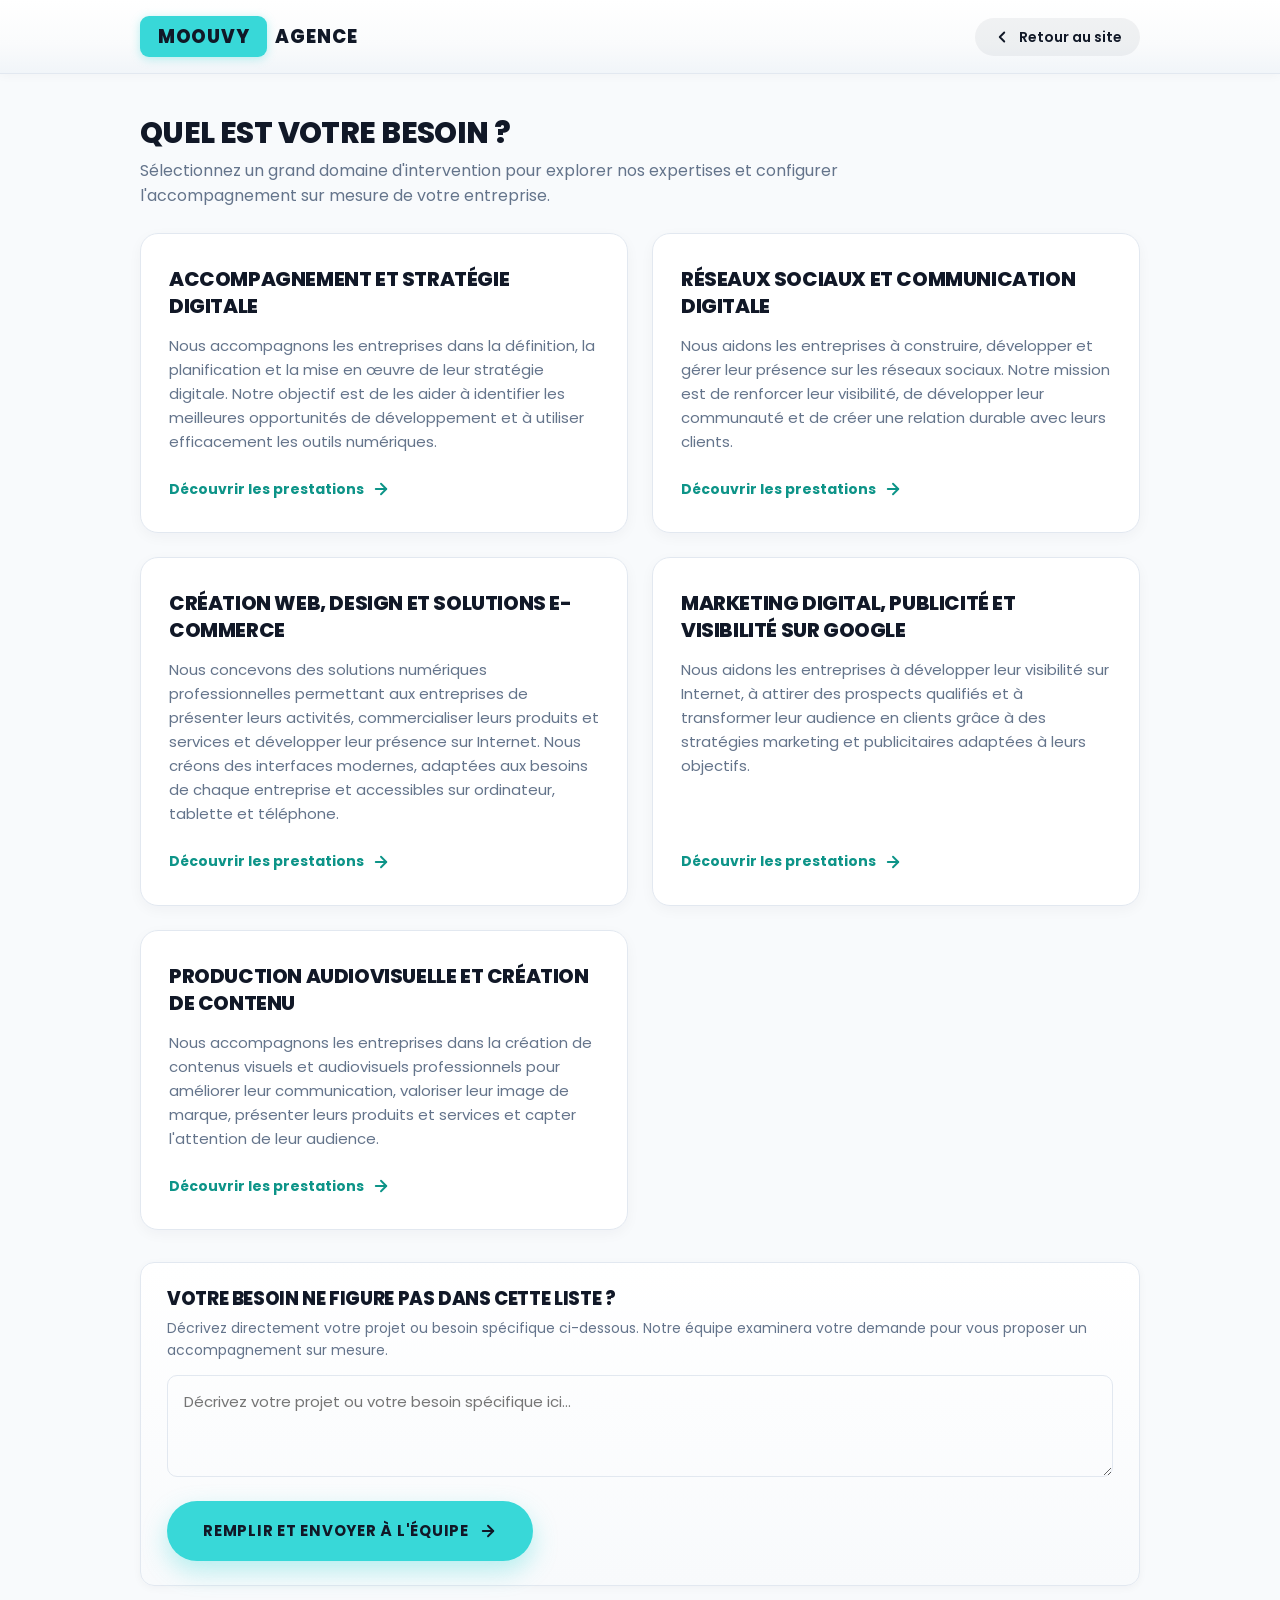
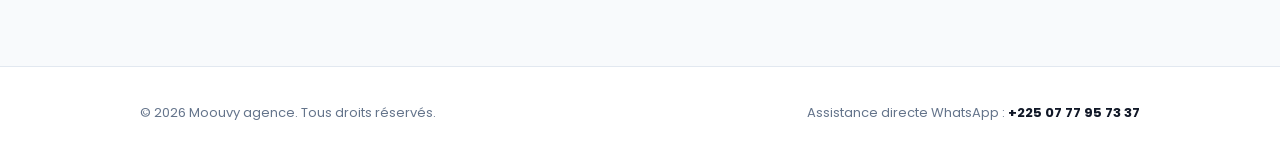
==== commit f9603aa5: "fix(services): suppression cadre etape 1 sur 4, retrait badges famille, saisie directe autre projet " ====
--- a/services.html
+++ b/services.html
@@ -74,84 +74,16 @@
       padding: 0 20px;
     }
 
-    /* Barre de progression multi-étapes */
-    .services-progress-box {
-      background: #FFFFFF;
-      border: 1px solid var(--color-border);
-      border-radius: 16px;
-      padding: 24px 28px;
-      box-shadow: 0 4px 16px rgba(17, 24, 39, 0.04);
-      margin-bottom: 32px;
-    }
-
-    .progress-top-row {
-      display: flex;
-      align-items: center;
-      justify-content: space-between;
-      margin-bottom: 14px;
-      flex-wrap: wrap;
-      gap: 10px;
-    }
-
-    .progress-step-indicator {
-      font-size: 0.8125rem;
-      font-weight: var(--font-weight-extrabold);
-      text-transform: uppercase;
-      letter-spacing: 0.08em;
-      color: var(--color-primary-dark);
-      display: flex;
-      align-items: center;
-      gap: 8px;
-    }
-
-    .progress-step-pill {
-      background-color: rgba(56, 216, 216, 0.2);
-      color: #0F172A;
-      padding: 4px 12px;
-      border-radius: var(--radius-pill);
-      font-size: 0.75rem;
-    }
-
-    .progress-percentage {
-      font-size: 0.875rem;
-      font-weight: var(--font-weight-bold);
-      color: #64748B;
-    }
-
-    .progress-track {
-      width: 100%;
-      height: 8px;
-      background-color: #E2E8F0;
-      border-radius: var(--radius-pill);
+    .visually-hidden {
+      position: absolute;
+      width: 1px;
+      height: 1px;
+      padding: 0;
+      margin: -1px;
       overflow: hidden;
-      position: relative;
-    }
-
-    .progress-bar-fill {
-      height: 100%;
-      width: 25%;
-      background: linear-gradient(90deg, #38D8D8 0%, #0D9488 100%);
-      border-radius: var(--radius-pill);
-      transition: width 0.4s cubic-bezier(0.16, 1, 0.3, 1);
-    }
-
-    .progress-breadcrumb {
-      display: flex;
-      align-items: center;
-      gap: 8px;
-      margin-top: 14px;
-      font-size: 0.8125rem;
-      color: #64748B;
-      flex-wrap: wrap;
-    }
-
-    .breadcrumb-item.active {
-      color: var(--color-night-blue);
-      font-weight: var(--font-weight-bold);
-    }
-
-    .breadcrumb-sep {
-      color: #CBD5E1;
+      clip: rect(0, 0, 0, 0);
+      white-space: nowrap;
+      border: 0;
     }
 
     /* En-tête de section interactive */
@@ -429,63 +361,35 @@
       color: var(--color-primary-dark);
     }
 
-    /* Bloc "Autre" en bas de choix */
+    /* Blocs "Autre" directs sans accordéon ni icône */
     .other-choice-card {
       margin-top: 28px;
       background: #FFFFFF;
       border: 1px solid var(--color-border);
       border-radius: 14px;
-      padding: 22px 24px;
+      padding: 24px 26px;
       box-shadow: var(--shadow-sm);
     }
 
-    .other-choice-toggle {
-      display: flex;
-      align-items: center;
-      justify-content: space-between;
-      cursor: pointer;
-      user-select: none;
-    }
-
-    .other-toggle-left {
-      display: flex;
-      align-items: center;
-      gap: 12px;
-    }
-
-    .other-toggle-icon {
-      width: 36px;
-      height: 36px;
-      border-radius: 50%;
-      background-color: rgba(56, 216, 216, 0.2);
-      color: var(--color-primary-dark);
-      display: flex;
-      align-items: center;
-      justify-content: center;
-      font-weight: bold;
-    }
-
-    .other-toggle-title {
-      font-size: 0.95rem;
-      font-weight: var(--font-weight-bold);
+    .other-choice-step1 {
+      margin-top: 32px;
+      background: linear-gradient(180deg, #FFFFFF 0%, #F8FAFC 100%);
+      border: 1.5px solid var(--color-border);
+    }
+
+    .other-direct-title {
+      font-size: 1.15rem;
+      font-weight: var(--font-weight-extrabold);
       color: var(--color-night-blue);
-    }
-
-    .other-toggle-desc {
-      font-size: 0.8125rem;
+      margin-bottom: 6px;
+      line-height: 1.35;
+    }
+
+    .other-direct-desc {
+      font-size: 0.875rem;
       color: #64748B;
-      margin-top: 2px;
-    }
-
-    .other-input-container {
-      margin-top: 18px;
-      padding-top: 18px;
-      border-top: 1px dashed var(--color-border);
-      display: none;
-    }
-
-    .other-input-container.is-open {
-      display: block;
+      margin-bottom: 14px;
+      line-height: 1.55;
     }
 
     .other-textarea {
@@ -499,7 +403,8 @@
       resize: vertical;
       min-height: 90px;
       transition: border-color var(--transition-fast), box-shadow var(--transition-fast);
-      margin-bottom: 14px;
+      margin-bottom: 16px;
+      box-sizing: border-box;
     }
 
     .other-textarea:focus {
@@ -901,29 +806,6 @@
   <main class="services-main">
     <div class="services-container">
       
-      <!-- Barre de progression 4 étapes -->
-      <div class="services-progress-box" aria-label="Progression du parcours">
-        <div class="progress-top-row">
-          <div class="progress-step-indicator" id="progress-step-label">
-            <span class="progress-step-pill" id="progress-step-pill">Étape 1 sur 4</span>
-            <span id="progress-step-name">Choisissez votre domaine d'intervention</span>
-          </div>
-          <span class="progress-percentage" id="progress-percent-label">25%</span>
-        </div>
-        <div class="progress-track">
-          <div class="progress-bar-fill" id="progress-bar-fill" style="width: 25%;"></div>
-        </div>
-        <div class="progress-breadcrumb">
-          <span class="breadcrumb-item active" id="crumb-1">1. Domaine</span>
-          <span class="breadcrumb-sep">/</span>
-          <span class="breadcrumb-item" id="crumb-2">2. Catégorie</span>
-          <span class="breadcrumb-sep">/</span>
-          <span class="breadcrumb-item" id="crumb-3">3. Prestations</span>
-          <span class="breadcrumb-sep">/</span>
-          <span class="breadcrumb-item" id="crumb-4">4. Finalisation</span>
-        </div>
-      </div>
-
       <!-- =============================================================== -->
       <!-- ÉTAPE 1 : CHOIX DE LA FAMILLE (5 FAMILLES + CARTE AUTRE)         -->
       <!-- =============================================================== -->
@@ -938,7 +820,24 @@
         </div>
 
         <div class="families-grid" id="families-container">
-          <!-- Injecté dynamiquement par JavaScript pour fidélité absolue -->
+          <!-- Injecté dynamiquement par JavaScript -->
+        </div>
+
+        <!-- Bloc direct "Autre projet" à l'étape 1 -->
+        <div class="other-choice-card other-choice-step1">
+          <h2 class="other-direct-title">Votre besoin ne figure pas dans cette liste ?</h2>
+          <p class="other-direct-desc">
+            Décrivez directement votre projet ou besoin spécifique ci-dessous. Notre équipe examinera votre demande pour vous proposer un accompagnement sur mesure.
+          </p>
+          <label for="other-text-step-1" class="visually-hidden">Décrivez votre projet :</label>
+          <textarea id="other-text-step-1" class="other-textarea" rows="3" placeholder="Décrivez votre projet ou votre besoin spécifique ici..."></textarea>
+          <button type="button" class="btn btn-pill btn-large" onclick="submitOtherAtStep(1)">
+            <span>Remplir et envoyer à l'équipe</span>
+            <svg width="18" height="18" viewBox="0 0 24 24" fill="none" stroke="currentColor" stroke-width="2.5" stroke-linecap="round" stroke-linejoin="round" aria-hidden="true">
+              <line x1="5" y1="12" x2="19" y2="12"></line>
+              <polyline points="12 5 19 12 12 19"></polyline>
+            </svg>
+          </button>
         </div>
       </div>
 
@@ -965,26 +864,19 @@
           <!-- Injecté dynamiquement selon la famille choisie -->
         </div>
 
-        <!-- Bloc "Autre" de l'Étape 2 -->
+        <!-- Bloc direct "Autre service" à l'Étape 2 -->
         <div class="other-choice-card">
-          <div class="other-choice-toggle" onclick="toggleOtherInput('step-2')">
-            <div class="other-toggle-left">
-              <div class="other-toggle-icon">✍️</div>
-              <div>
-                <div class="other-toggle-title">Autre besoin ou service sur mesure dans ce domaine ?</div>
-                <div class="other-toggle-desc">Cliquez ici pour décrire directement votre besoin spécifique.</div>
-              </div>
-            </div>
-            <span class="btn btn-subtle" style="padding: 6px 14px; font-size: 0.8125rem;">Préciser</span>
-          </div>
-
-          <div class="other-input-container" id="other-input-container-step-2">
-            <label for="other-text-step-2" class="form-label">Décrivez le service que vous souhaitez :</label>
-            <textarea id="other-text-step-2" class="other-textarea" placeholder="Exemple : Je souhaite une solution spécifique pour relier mon système de stock à mon WhatsApp et automatiser mes factures..."></textarea>
-            <button type="button" class="btn btn-pill" onclick="submitOtherAtStep(2)">
-              Continuer vers mon récapitulatif →
-            </button>
-          </div>
+          <h3 class="other-direct-title">Avez-vous un autre service ?</h3>
+          <p class="other-direct-desc">Indiquez ci-dessous le service ou la prestation spécifique dont vous avez besoin dans ce domaine :</p>
+          <label for="other-text-step-2" class="visually-hidden">Votre service spécifique :</label>
+          <textarea id="other-text-step-2" class="other-textarea" rows="3" placeholder="Tapez ici le service que vous recherchez..."></textarea>
+          <button type="button" class="btn btn-pill" onclick="submitOtherAtStep(2)">
+            <span>Envoyer et continuer vers le récapitulatif</span>
+            <svg width="18" height="18" viewBox="0 0 24 24" fill="none" stroke="currentColor" stroke-width="2.5" stroke-linecap="round" stroke-linejoin="round" aria-hidden="true">
+              <line x1="5" y1="12" x2="19" y2="12"></line>
+              <polyline points="12 5 19 12 12 19"></polyline>
+            </svg>
+          </button>
         </div>
       </div>
 
@@ -1020,23 +912,12 @@
           <!-- Cases à cocher interactives injectées dynamiquement -->
         </div>
 
-        <!-- Option "Autre" à l'étape 3 -->
+        <!-- Bloc direct "Autre prestation" à l'étape 3 -->
         <div class="other-choice-card">
-          <div class="other-choice-toggle" onclick="toggleOtherInput('step-3')">
-            <div class="other-toggle-left">
-              <div class="other-toggle-icon">+</div>
-              <div>
-                <div class="other-toggle-title">Une prestation ne figure pas dans cette liste ?</div>
-                <div class="other-toggle-desc">Ajoutez une description libre pour compléter vos choix.</div>
-              </div>
-            </div>
-            <span class="btn btn-subtle" style="padding: 6px 14px; font-size: 0.8125rem;">Ajouter</span>
-          </div>
-
-          <div class="other-input-container" id="other-input-container-step-3">
-            <label for="other-text-step-3" class="form-label">Décrivez le service que vous souhaitez :</label>
-            <textarea id="other-text-step-3" class="other-textarea" placeholder="Indiquez ici tout besoin spécifique ou livrable attendu..."></textarea>
-          </div>
+          <h3 class="other-direct-title">Est-ce qu'une prestation ne figure pas dans cette liste, ajouter ci-dessous ?</h3>
+          <p class="other-direct-desc">Ajoutez ici toute prestation ou attente particulière non listée ci-dessus :</p>
+          <label for="other-text-step-3" class="visually-hidden">Prestation non listée :</label>
+          <textarea id="other-text-step-3" class="other-textarea" rows="3" placeholder="Indiquez ici tout besoin spécifique ou livrable attendu..."></textarea>
         </div>
 
         <div class="step-actions-bar">
@@ -1129,13 +1010,13 @@
 
             <div class="form-grid-2">
               <div class="form-group">
-                <label for="client-business" class="form-label">Nom de votre entreprise ou projet</label>
-                <input type="text" id="client-business" class="form-input" placeholder="Ex : Sahel Luxe & Retail">
+                <label for="client-business" class="form-label">Nom de votre entreprise ou projet <span class="required">*</span></label>
+                <input type="text" id="client-business" class="form-input" placeholder="Ex : Sahel Luxe & Retail" required>
               </div>
 
               <div class="form-group">
-                <label for="client-email" class="form-label">Adresse e-mail (facultatif)</label>
-                <input type="email" id="client-email" class="form-input" placeholder="Ex : contact@monentreprise.com">
+                <label for="client-email" class="form-label">Adresse e-mail <span class="required">*</span></label>
+                <input type="email" id="client-email" class="form-input" placeholder="Ex : contact@monentreprise.com" required>
               </div>
             </div>
 
@@ -1749,10 +1630,9 @@
     // Initialisation
     document.addEventListener('DOMContentLoaded', () => {
       renderFamilies();
-      updateProgress();
     });
 
-    // Étape 1 : Rendu des 5 familles + Carte Autre
+    // Étape 1 : Rendu des 5 domaines d'intervention (sans badge "FAMILLE")
     function renderFamilies() {
       const container = document.getElementById('families-container');
       if (!container) return;
@@ -1761,9 +1641,8 @@
 
       CATALOGUE_DATA.forEach(family => {
         html += `
-          <div class="family-card" tabindex="0" role="button" aria-label="Sélectionner ${family.title}" onclick="selectFamily('${family.id}')" onkeydown="if(event.key==='Enter'||event.key===' ') selectFamily('${family.id}')">
+          <div class="family-card" tabindex="0" role="button" aria-label="Sélectionner ${family.shortTitle}" onclick="selectFamily('${family.id}')" onkeydown="if(event.key==='Enter'||event.key===' ') selectFamily('${family.id}')">
             <div>
-              <span class="family-card-badge">FAMILLE ${family.num}</span>
               <h3 class="family-card-title">${family.shortTitle}</h3>
               <p class="family-card-desc">${family.presentation}</p>
             </div>
@@ -1777,24 +1656,6 @@
           </div>
         `;
       });
-
-      // 6e carte : Autre
-      html += `
-        <div class="family-card family-card-other" tabindex="0" role="button" aria-label="Sélectionner un autre besoin sur mesure" onclick="selectDirectOther()" onkeydown="if(event.key==='Enter'||event.key===' ') selectDirectOther()">
-          <div>
-            <span class="family-card-badge">PROJET SUR MESURE</span>
-            <h3 class="family-card-title">Autre besoin ou projet personnalisé</h3>
-            <p class="family-card-desc">Vous avez un projet particulier, une demande spécifique ou vous ne trouvez pas votre besoin dans cette liste ? Décrivez directement votre demande à notre équipe d'experts.</p>
-          </div>
-          <div class="family-card-action" style="color: var(--color-night-blue);">
-            <span>Décrire mon besoin spécifique</span>
-            <svg width="18" height="18" viewBox="0 0 24 24" fill="none" stroke="currentColor" stroke-width="2.5" stroke-linecap="round" stroke-linejoin="round" aria-hidden="true">
-              <line x1="5" y1="12" x2="19" y2="12"></line>
-              <polyline points="12 5 19 12 12 19"></polyline>
-            </svg>
-          </div>
-        </div>
-      `;
 
       container.innerHTML = html;
     }
@@ -1986,49 +1847,47 @@
       }
     }
 
-    // Validation de l'étape 3
+    // Validation de l'étape 3 (Prestations cochées ou champ libre)
     function confirmServicesSelection() {
       const otherInput = document.getElementById('other-text-step-3');
       const otherVal = otherInput ? otherInput.value.trim() : '';
 
       if (state.selectedServices.size === 0 && !otherVal) {
         alert("Veuillez cocher au moins une prestation ou préciser votre besoin dans le champ texte ci-dessous pour continuer.");
+        if (otherInput) otherInput.focus();
         return;
       }
 
       if (otherVal) {
         state.customNote = otherVal;
+      } else {
+        state.customNote = "";
       }
 
       updateSummary();
       goToStep(4);
     }
 
-    // Toggle affichage champ "Autre"
-    function toggleOtherInput(stepId) {
-      const container = document.getElementById(`other-input-container-${stepId}`);
-      if (container) {
-        container.classList.toggle('is-open');
-        if (container.classList.contains('is-open')) {
-          const textarea = container.querySelector('textarea');
-          if (textarea) textarea.focus();
-        }
-      }
-    }
-
-    // Soumission du bouton "Autre" depuis l'étape 2
+    // Soumission directe pour un autre projet (Étape 1 ou 2)
     function submitOtherAtStep(step) {
       const input = document.getElementById(`other-text-step-${step}`);
       const val = input ? input.value.trim() : '';
 
       if (!val) {
-        alert("Veuillez décrire le service que vous souhaitez pour continuer.");
+        alert("Veuillez décrire votre projet ou le service recherché pour continuer.");
+        if (input) input.focus();
         return;
       }
 
       state.customNote = val;
-      state.selectedCategory = { name: "Besoin spécifique sur mesure" };
-      state.selectedServices.clear();
+      if (step === 1) {
+        state.selectedFamily = { shortTitle: "Projet sur mesure / Besoin spécifique" };
+        state.selectedCategory = { name: "Demande personnalisée" };
+        state.selectedServices.clear();
+      } else if (step === 2) {
+        state.selectedCategory = { name: "Autre service dans ce domaine" };
+        state.selectedServices.clear();
+      }
 
       updateSummary();
       goToStep(4);
@@ -2079,7 +1938,7 @@
       }
     }
 
-    // Gestion du changement d'étape avec mise à jour de la barre
+    // Gestion du changement d'étape
     function goToStep(stepNum) {
       state.step = stepNum;
 
@@ -2092,36 +1951,9 @@
       const confPane = document.getElementById('confirmation-pane');
       if (confPane) confPane.style.display = 'none';
 
-      updateProgress();
       window.scrollTo({ top: 0, behavior: 'smooth' });
     }
 
-    function updateProgress() {
-      const step = state.step;
-      const stepPill = document.getElementById('progress-step-pill');
-      const stepName = document.getElementById('progress-step-name');
-      const percentLabel = document.getElementById('progress-percent-label');
-      const barFill = document.getElementById('progress-bar-fill');
-
-      const percentages = { 1: "25%", 2: "50%", 3: "75%", 4: "100%" };
-      const stepNames = {
-        1: "Choisissez votre domaine d'intervention",
-        2: "Choisissez une catégorie",
-        3: "Cochez vos prestations souhaitées",
-        4: "Récapitulatif & Coordonnées"
-      };
-
-      if (stepPill) stepPill.textContent = `Étape ${step} sur 4`;
-      if (stepName) stepName.textContent = stepNames[step] || "";
-      if (percentLabel) percentLabel.textContent = percentages[step] || "25%";
-      if (barFill) barFill.style.width = percentages[step] || "25%";
-
-      // Mise à jour fil d'Ariane
-      for (let i = 1; i <= 4; i++) {
-        const crumb = document.getElementById(`crumb-${i}`);
-        if (crumb) crumb.classList.toggle('active', i === step);
-      }
-    }
 
     // Soumission du formulaire final
     function handleServicesFormSubmit(e) {
@@ -2133,8 +1965,8 @@
       const email = document.getElementById('client-email').value.trim();
       const message = document.getElementById('client-message').value.trim();
 
-      if (!name || !whatsapp) {
-        alert("Veuillez renseigner votre nom et votre numéro WhatsApp.");
+      if (!name || !whatsapp || !business || !email) {
+        alert("Veuillez renseigner votre nom, votre numéro WhatsApp, le nom de votre entreprise/projet et votre adresse email.");
         return;
       }
 
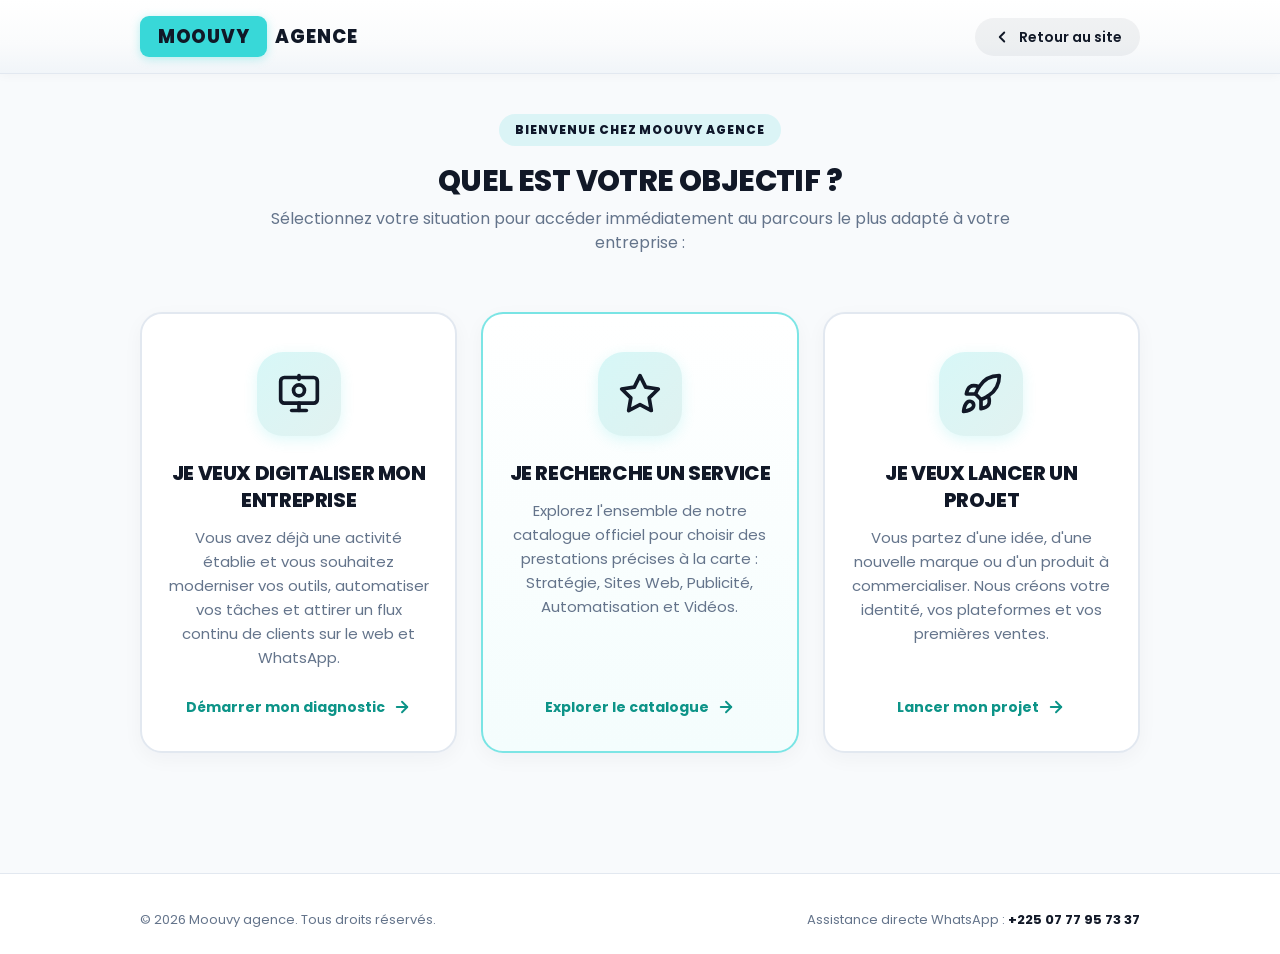
==== commit 0c6412b6: "feat(services): integration portail 3 grandes icones (digitaliser entreprise, rechercher un service," ====
--- a/services.html
+++ b/services.html
@@ -782,6 +782,200 @@
       gap: 16px;
       flex-wrap: wrap;
     }
+
+    /* ===============================================================
+       PORTAIL D'ORIENTATION : LES 3 GRANDES ICÔNES
+       =============================================================== */
+    .portal-badge {
+      display: inline-flex;
+      align-items: center;
+      gap: 6px;
+      background: rgba(56, 216, 216, 0.15);
+      color: #0F172A;
+      font-size: 0.75rem;
+      font-weight: var(--font-weight-extrabold);
+      text-transform: uppercase;
+      letter-spacing: 0.08em;
+      padding: 6px 16px;
+      border-radius: var(--radius-pill);
+      margin-bottom: 16px;
+    }
+
+    .portal-main-title {
+      font-size: 2.25rem;
+      font-weight: var(--font-weight-extrabold);
+      color: var(--color-night-blue);
+      line-height: 1.25;
+      margin-bottom: 14px;
+    }
+
+    @media (max-width: 640px) {
+      .portal-main-title {
+        font-size: 1.75rem;
+      }
+    }
+
+    .main-intentions-grid {
+      display: grid;
+      grid-template-columns: 1fr;
+      gap: 24px;
+      margin-top: 10px;
+      margin-bottom: 40px;
+    }
+
+    @media (min-width: 860px) {
+      .main-intentions-grid {
+        grid-template-columns: repeat(3, 1fr);
+      }
+    }
+
+    .intention-card {
+      background: #FFFFFF;
+      border: 2px solid var(--color-border);
+      border-radius: 22px;
+      padding: 38px 26px 32px;
+      display: flex;
+      flex-direction: column;
+      align-items: center;
+      text-align: center;
+      cursor: pointer;
+      box-shadow: 0 6px 20px rgba(17, 24, 39, 0.04);
+      transition: all 0.3s cubic-bezier(0.16, 1, 0.3, 1);
+      position: relative;
+    }
+
+    .intention-card:hover {
+      transform: translateY(-8px);
+      border-color: var(--color-primary);
+      box-shadow: 0 20px 42px rgba(17, 24, 39, 0.09), 0 0 26px rgba(56, 216, 216, 0.28);
+    }
+
+    .intention-card:focus-visible {
+      outline: 3px solid var(--color-primary);
+      outline-offset: 2px;
+    }
+
+    .intention-card-highlight {
+      border-color: rgba(56, 216, 216, 0.65);
+      background: linear-gradient(180deg, #FFFFFF 0%, #F4FDFD 100%);
+    }
+
+    .intention-icon-box {
+      width: 84px;
+      height: 84px;
+      border-radius: 26px;
+      background: linear-gradient(135deg, rgba(56, 216, 216, 0.2) 0%, rgba(13, 148, 136, 0.12) 100%);
+      color: var(--color-night-blue);
+      display: flex;
+      align-items: center;
+      justify-content: center;
+      margin-bottom: 24px;
+      transition: transform 0.3s cubic-bezier(0.16, 1, 0.3, 1), background 0.3s ease, box-shadow 0.3s ease;
+      box-shadow: 0 4px 14px rgba(56, 216, 216, 0.16);
+    }
+
+    .intention-card:hover .intention-icon-box {
+      transform: scale(1.1) rotate(2deg);
+      background: linear-gradient(135deg, #38D8D8 0%, #0D9488 100%);
+      color: #0F172A;
+      box-shadow: 0 8px 22px rgba(56, 216, 216, 0.35);
+    }
+
+    .intention-title {
+      font-size: 1.25rem;
+      font-weight: var(--font-weight-extrabold);
+      color: var(--color-night-blue);
+      margin-bottom: 12px;
+      line-height: 1.35;
+    }
+
+    .intention-desc {
+      font-size: 0.9375rem;
+      color: var(--color-text-muted);
+      line-height: 1.6;
+      margin-bottom: 26px;
+      flex-grow: 1;
+    }
+
+    .intention-action {
+      display: inline-flex;
+      align-items: center;
+      gap: 8px;
+      font-size: 0.875rem;
+      font-weight: var(--font-weight-bold);
+      color: var(--color-primary-dark);
+      transition: gap 0.2s ease;
+    }
+
+    .intention-card:hover .intention-action {
+      gap: 12px;
+    }
+
+    /* Grilles et cartes de choix pour questionnaires dédiés */
+    .quiz-block-group {
+      background: #FFFFFF;
+      border: 1px solid var(--color-border);
+      border-radius: 18px;
+      padding: 28px 26px;
+      box-shadow: var(--shadow-sm);
+      margin-bottom: 28px;
+    }
+
+    .quiz-block-label {
+      font-size: 1.05rem;
+      font-weight: var(--font-weight-extrabold);
+      color: var(--color-night-blue);
+      margin-bottom: 16px;
+      display: block;
+    }
+
+    .quiz-options-grid {
+      display: grid;
+      grid-template-columns: 1fr;
+      gap: 12px;
+    }
+
+    @media (min-width: 640px) {
+      .quiz-options-grid {
+        grid-template-columns: repeat(2, 1fr);
+      }
+    }
+
+    .quiz-option-card {
+      background: #F8FAFC;
+      border: 1.5px solid var(--color-border);
+      border-radius: 12px;
+      padding: 14px 18px;
+      display: flex;
+      align-items: center;
+      gap: 12px;
+      cursor: pointer;
+      user-select: none;
+      transition: all 0.2s ease;
+    }
+
+    .quiz-option-card:hover {
+      background: #FFFFFF;
+      border-color: #CBD5E1;
+      transform: translateY(-2px);
+    }
+
+    .quiz-option-card.is-selected {
+      background: linear-gradient(180deg, #FFFFFF 0%, #F0FDFD 100%);
+      border-color: var(--color-primary);
+      box-shadow: 0 4px 14px rgba(56, 216, 216, 0.16);
+    }
+
+    .quiz-option-card.is-selected .custom-checkbox {
+      background-color: var(--color-primary);
+      border-color: var(--color-primary);
+      color: var(--color-night-blue);
+    }
+
+    .quiz-option-card.is-selected .custom-checkbox svg {
+      opacity: 1;
+      transform: scale(1);
+    }
   </style>
 </head>
 <body>
@@ -809,7 +1003,93 @@
       <!-- =============================================================== -->
       <!-- ÉTAPE 1 : CHOIX DE LA FAMILLE (5 FAMILLES + CARTE AUTRE)         -->
       <!-- =============================================================== -->
-      <div class="catalog-step-pane is-active" id="step-pane-1">
+      <!-- =============================================================== -->
+      <!-- ÉCRAN D'ACCUEIL : LES 3 GRANDES ICÔNES                          -->
+      <!-- =============================================================== -->
+      <div class="catalog-step-pane is-active" id="pane-initial-choice">
+        <div class="step-heading-row" style="text-align: center; justify-content: center;">
+          <div class="step-title-group" style="text-align: center; max-width: 760px; margin: 0 auto 32px;">
+            <span class="portal-badge">BIENVENUE CHEZ MOOUVY AGENCE</span>
+            <h1 class="portal-main-title">Quel est votre objectif ?</h1>
+            <p class="step-subtitle" style="margin: 0 auto;">
+              Sélectionnez votre situation pour accéder immédiatement au parcours le plus adapté à votre entreprise :
+            </p>
+          </div>
+        </div>
+
+        <div class="main-intentions-grid">
+          
+          <!-- Carte 1 : Je veux digitaliser mon entreprise -->
+          <div class="intention-card" tabindex="0" role="button" aria-label="Je veux digitaliser mon entreprise" onclick="selectIntention('digitaliser')" onkeydown="if(event.key==='Enter'||event.key===' ') selectIntention('digitaliser')">
+            <div class="intention-icon-box" aria-hidden="true">
+              <svg width="44" height="44" viewBox="0 0 24 24" fill="none" stroke="currentColor" stroke-width="2" stroke-linecap="round" stroke-linejoin="round">
+                <rect x="2" y="3" width="20" height="14" rx="2" ry="2"></rect>
+                <line x1="8" y1="21" x2="16" y2="21"></line>
+                <line x1="12" y1="17" x2="12" y2="21"></line>
+                <circle cx="12" cy="10" r="3"></circle>
+                <path d="M12 2v2"></path>
+              </svg>
+            </div>
+            <h2 class="intention-title">Je veux digitaliser mon entreprise</h2>
+            <p class="intention-desc">
+              Vous avez déjà une activité établie et vous souhaitez moderniser vos outils, automatiser vos tâches et attirer un flux continu de clients sur le web et WhatsApp.
+            </p>
+            <div class="intention-action">
+              <span>Démarrer mon diagnostic</span>
+              <svg width="18" height="18" viewBox="0 0 24 24" fill="none" stroke="currentColor" stroke-width="2.5" stroke-linecap="round" stroke-linejoin="round" aria-hidden="true">
+                <line x1="5" y1="12" x2="19" y2="12"></line>
+                <polyline points="12 5 19 12 12 19"></polyline>
+              </svg>
+            </div>
+          </div>
+
+          <!-- Carte 2 : Je recherche un service (Au milieu) -->
+          <div class="intention-card intention-card-highlight" tabindex="0" role="button" aria-label="Je recherche un service" onclick="selectIntention('service')" onkeydown="if(event.key==='Enter'||event.key===' ') selectIntention('service')">
+            <div class="intention-icon-box" aria-hidden="true">
+              <svg width="44" height="44" viewBox="0 0 24 24" fill="none" stroke="currentColor" stroke-width="2" stroke-linecap="round" stroke-linejoin="round">
+                <polygon points="12 2 15.09 8.26 22 9.27 17 14.14 18.18 21.02 12 17.77 5.82 21.02 7 14.14 2 9.27 8.91 8.26 12 2"></polygon>
+              </svg>
+            </div>
+            <h2 class="intention-title">Je recherche un service</h2>
+            <p class="intention-desc">
+              Explorez l'ensemble de notre catalogue officiel pour choisir des prestations précises à la carte : Stratégie, Sites Web, Publicité, Automatisation et Vidéos.
+            </p>
+            <div class="intention-action">
+              <span>Explorer le catalogue</span>
+              <svg width="18" height="18" viewBox="0 0 24 24" fill="none" stroke="currentColor" stroke-width="2.5" stroke-linecap="round" stroke-linejoin="round" aria-hidden="true">
+                <line x1="5" y1="12" x2="19" y2="12"></line>
+                <polyline points="12 5 19 12 12 19"></polyline>
+              </svg>
+            </div>
+          </div>
+
+          <!-- Carte 3 : Je veux lancer un projet (Troisième icône) -->
+          <div class="intention-card" tabindex="0" role="button" aria-label="Je veux lancer un projet" onclick="selectIntention('lancer')" onkeydown="if(event.key==='Enter'||event.key===' ') selectIntention('lancer')">
+            <div class="intention-icon-box" aria-hidden="true">
+              <svg width="44" height="44" viewBox="0 0 24 24" fill="none" stroke="currentColor" stroke-width="2" stroke-linecap="round" stroke-linejoin="round">
+                <path d="M4.5 16.5c-1.5 1.26-2 5-2 5s3.74-.5 5-2c.71-.84.7-2.13-.09-2.91a2.18 2.18 0 0 0-2.91-.09z"></path>
+                <path d="m12 15-3-3a22 22 0 0 1 2-3.95A12.88 12.88 0 0 1 22 2c0 2.72-.78 7.5-6 11a22.35 22.35 0 0 1-4 2z"></path>
+                <path d="M9 12H4s.55-3.03 2-4c1.62-1.08 5 0 5 0"></path>
+                <path d="M12 15v5s3.03-.55 4-2c1.08-1.62 0-5 0-5"></path>
+              </svg>
+            </div>
+            <h2 class="intention-title">Je veux lancer un projet</h2>
+            <p class="intention-desc">
+              Vous partez d'une idée, d'une nouvelle marque ou d'un produit à commercialiser. Nous créons votre identité, vos plateformes et vos premières ventes.
+            </p>
+            <div class="intention-action">
+              <span>Lancer mon projet</span>
+              <svg width="18" height="18" viewBox="0 0 24 24" fill="none" stroke="currentColor" stroke-width="2.5" stroke-linecap="round" stroke-linejoin="round" aria-hidden="true">
+                <line x1="5" y1="12" x2="19" y2="12"></line>
+                <polyline points="12 5 19 12 12 19"></polyline>
+              </svg>
+            </div>
+          </div>
+
+        </div>
+      </div>
+
+      <div class="catalog-step-pane" id="step-pane-1">
         <div class="step-heading-row">
           <div class="step-title-group">
             <h1>Quel est votre besoin ?</h1>
@@ -817,6 +1097,12 @@
               Sélectionnez un grand domaine d'intervention pour explorer nos expertises et configurer l'accompagnement sur mesure de votre entreprise.
             </p>
           </div>
+          <button type="button" class="btn-step-back" onclick="selectIntention('home')">
+            <svg width="18" height="18" viewBox="0 0 24 24" fill="none" stroke="currentColor" stroke-width="2.5" stroke-linecap="round" stroke-linejoin="round" aria-hidden="true">
+              <polyline points="15 18 9 12 15 6"></polyline>
+            </svg>
+            <span>Revenir aux 3 choix</span>
+          </button>
         </div>
 
         <div class="families-grid" id="families-container">
@@ -1038,6 +1324,356 @@
             </div>
           </form>
         </div>
+      </div>
+
+      <!-- =============================================================== -->
+      <!-- QUESTIONNAIRE 1 : DIGITALISER MON ENTREPRISE                    -->
+      <!-- =============================================================== -->
+      <div class="catalog-step-pane" id="pane-digitaliser">
+        <div class="step-heading-row">
+          <div class="step-title-group">
+            <h1>Je veux digitaliser mon entreprise</h1>
+            <p class="step-subtitle">
+              Répondez à ce questionnaire rapide pour nous permettre de structurer un plan de digitalisation clair et rentable pour votre activité.
+            </p>
+          </div>
+          <button type="button" class="btn-step-back" onclick="selectIntention('home')">
+            <svg width="18" height="18" viewBox="0 0 24 24" fill="none" stroke="currentColor" stroke-width="2.5" stroke-linecap="round" stroke-linejoin="round" aria-hidden="true">
+              <polyline points="15 18 9 12 15 6"></polyline>
+            </svg>
+            <span>Changer d'objectif</span>
+          </button>
+        </div>
+
+        <form id="form-digitaliser" onsubmit="handleDigitaliserSubmit(event)">
+          <!-- Question 1 -->
+          <div class="quiz-block-group">
+            <label class="quiz-block-label">1. Quel est votre type d'activité / secteur ?</label>
+            <div class="quiz-options-grid">
+              <div class="quiz-option-card" onclick="selectRadioCard(this, 'digit-sector', 'Prestation de services / Conseil / B2B')">
+                <div class="custom-checkbox" aria-hidden="true">
+                  <svg width="14" height="14" viewBox="0 0 24 24" fill="none" stroke="currentColor" stroke-width="3.5" stroke-linecap="round" stroke-linejoin="round"><polyline points="20 6 9 17 4 12"></polyline></svg>
+                </div>
+                <span>Prestation de services / Conseil / B2B</span>
+              </div>
+              <div class="quiz-option-card" onclick="selectRadioCard(this, 'digit-sector', 'Commerce de détail / Boutique / E-commerce')">
+                <div class="custom-checkbox" aria-hidden="true">
+                  <svg width="14" height="14" viewBox="0 0 24 24" fill="none" stroke="currentColor" stroke-width="3.5" stroke-linecap="round" stroke-linejoin="round"><polyline points="20 6 9 17 4 12"></polyline></svg>
+                </div>
+                <span>Commerce de détail / Boutique / E-commerce</span>
+              </div>
+              <div class="quiz-option-card" onclick="selectRadioCard(this, 'digit-sector', 'Artisanat / PME / Industrie / BTP')">
+                <div class="custom-checkbox" aria-hidden="true">
+                  <svg width="14" height="14" viewBox="0 0 24 24" fill="none" stroke="currentColor" stroke-width="3.5" stroke-linecap="round" stroke-linejoin="round"><polyline points="20 6 9 17 4 12"></polyline></svg>
+                </div>
+                <span>Artisanat / PME / Industrie / BTP</span>
+              </div>
+              <div class="quiz-option-card" onclick="selectRadioCard(this, 'digit-sector', 'Santé / Éducation / Formation')">
+                <div class="custom-checkbox" aria-hidden="true">
+                  <svg width="14" height="14" viewBox="0 0 24 24" fill="none" stroke="currentColor" stroke-width="3.5" stroke-linecap="round" stroke-linejoin="round"><polyline points="20 6 9 17 4 12"></polyline></svg>
+                </div>
+                <span>Santé / Éducation / Formation</span>
+              </div>
+            </div>
+            <div style="margin-top: 14px;">
+              <input type="text" id="digit-sector-other" class="form-input" placeholder="Autre secteur d'activité (facultatif)...">
+            </div>
+          </div>
+
+          <!-- Question 2 -->
+          <div class="quiz-block-group">
+            <label class="quiz-block-label">2. Quels leviers souhaitez-vous digitaliser en priorité ? (Choix multiples)</label>
+            <div class="quiz-options-grid">
+              <div class="quiz-option-card" onclick="toggleMultiCard(this, 'digit-needs', 'Site web professionnel ou e-commerce')">
+                <div class="custom-checkbox" aria-hidden="true">
+                  <svg width="14" height="14" viewBox="0 0 24 24" fill="none" stroke="currentColor" stroke-width="3.5" stroke-linecap="round" stroke-linejoin="round"><polyline points="20 6 9 17 4 12"></polyline></svg>
+                </div>
+                <span>Site web professionnel ou e-commerce</span>
+              </div>
+              <div class="quiz-option-card" onclick="toggleMultiCard(this, 'digit-needs', 'Présence et acquisition sur les réseaux sociaux')">
+                <div class="custom-checkbox" aria-hidden="true">
+                  <svg width="14" height="14" viewBox="0 0 24 24" fill="none" stroke="currentColor" stroke-width="3.5" stroke-linecap="round" stroke-linejoin="round"><polyline points="20 6 9 17 4 12"></polyline></svg>
+                </div>
+                <span>Présence et acquisition sur les réseaux sociaux</span>
+              </div>
+              <div class="quiz-option-card" onclick="toggleMultiCard(this, 'digit-needs', 'WhatsApp Marketing & Tunnels de vente automatisés')">
+                <div class="custom-checkbox" aria-hidden="true">
+                  <svg width="14" height="14" viewBox="0 0 24 24" fill="none" stroke="currentColor" stroke-width="3.5" stroke-linecap="round" stroke-linejoin="round"><polyline points="20 6 9 17 4 12"></polyline></svg>
+                </div>
+                <span>WhatsApp Marketing & Tunnels de vente automatisés</span>
+              </div>
+              <div class="quiz-option-card" onclick="toggleMultiCard(this, 'digit-needs', 'Automatisation des processus, facturation & CRM')">
+                <div class="custom-checkbox" aria-hidden="true">
+                  <svg width="14" height="14" viewBox="0 0 24 24" fill="none" stroke="currentColor" stroke-width="3.5" stroke-linecap="round" stroke-linejoin="round"><polyline points="20 6 9 17 4 12"></polyline></svg>
+                </div>
+                <span>Automatisation des processus, facturation & CRM</span>
+              </div>
+              <div class="quiz-option-card" onclick="toggleMultiCard(this, 'digit-needs', 'Publicité payante ciblée (Meta Ads, Google Ads)')">
+                <div class="custom-checkbox" aria-hidden="true">
+                  <svg width="14" height="14" viewBox="0 0 24 24" fill="none" stroke="currentColor" stroke-width="3.5" stroke-linecap="round" stroke-linejoin="round"><polyline points="20 6 9 17 4 12"></polyline></svg>
+                </div>
+                <span>Publicité payante ciblée (Meta Ads, Google Ads)</span>
+              </div>
+              <div class="quiz-option-card" onclick="toggleMultiCard(this, 'digit-needs', 'Production de vidéos percutantes & storytelling')">
+                <div class="custom-checkbox" aria-hidden="true">
+                  <svg width="14" height="14" viewBox="0 0 24 24" fill="none" stroke="currentColor" stroke-width="3.5" stroke-linecap="round" stroke-linejoin="round"><polyline points="20 6 9 17 4 12"></polyline></svg>
+                </div>
+                <span>Production de vidéos percutantes & storytelling</span>
+              </div>
+            </div>
+            <div style="margin-top: 14px;">
+              <input type="text" id="digit-needs-other" class="form-input" placeholder="Autre besoin de digitalisation (facultatif)...">
+            </div>
+          </div>
+
+          <!-- Question 3 -->
+          <div class="quiz-block-group">
+            <label class="quiz-block-label">3. Quel est votre blocage majeur aujourd'hui ?</label>
+            <div class="quiz-options-grid">
+              <div class="quiz-option-card" onclick="selectRadioCard(this, 'digit-blocker', 'Manque de visibilité et pas assez de clients réguliers')">
+                <div class="custom-checkbox" aria-hidden="true">
+                  <svg width="14" height="14" viewBox="0 0 24 24" fill="none" stroke="currentColor" stroke-width="3.5" stroke-linecap="round" stroke-linejoin="round"><polyline points="20 6 9 17 4 12"></polyline></svg>
+                </div>
+                <span>Manque de visibilité & pas assez de clients réguliers</span>
+              </div>
+              <div class="quiz-option-card" onclick="selectRadioCard(this, 'digit-blocker', 'Trop de temps perdu sur des tâches manuelles')">
+                <div class="custom-checkbox" aria-hidden="true">
+                  <svg width="14" height="14" viewBox="0 0 24 24" fill="none" stroke="currentColor" stroke-width="3.5" stroke-linecap="round" stroke-linejoin="round"><polyline points="20 6 9 17 4 12"></polyline></svg>
+                </div>
+                <span>Trop de temps perdu sur des tâches manuelles</span>
+              </div>
+              <div class="quiz-option-card" onclick="selectRadioCard(this, 'digit-blocker', 'Absence de méthode et de stratégie claire')">
+                <div class="custom-checkbox" aria-hidden="true">
+                  <svg width="14" height="14" viewBox="0 0 24 24" fill="none" stroke="currentColor" stroke-width="3.5" stroke-linecap="round" stroke-linejoin="round"><polyline points="20 6 9 17 4 12"></polyline></svg>
+                </div>
+                <span>Absence de méthode et de stratégie claire</span>
+              </div>
+              <div class="quiz-option-card" onclick="selectRadioCard(this, 'digit-blocker', 'Outils actuels obsolètes ou inadaptés')">
+                <div class="custom-checkbox" aria-hidden="true">
+                  <svg width="14" height="14" viewBox="0 0 24 24" fill="none" stroke="currentColor" stroke-width="3.5" stroke-linecap="round" stroke-linejoin="round"><polyline points="20 6 9 17 4 12"></polyline></svg>
+                </div>
+                <span>Outils actuels obsolètes ou inadaptés</span>
+              </div>
+            </div>
+          </div>
+
+          <!-- Section Coordonnées -->
+          <div class="contact-form-box">
+            <h3 class="contact-form-title">Vos Coordonnées</h3>
+            <p class="contact-form-subtitle">Ces informations permettront à notre équipe de vous transmettre un diagnostic et un plan d'action adapté.</p>
+
+            <div class="form-grid-2">
+              <div class="form-group">
+                <label for="digit-name" class="form-label">Votre nom complet <span class="required">*</span></label>
+                <input type="text" id="digit-name" class="form-input" placeholder="Ex : Sarah Touré" required>
+              </div>
+              <div class="form-group">
+                <label for="digit-whatsapp" class="form-label">Numéro WhatsApp (avec indicatif) <span class="required">*</span></label>
+                <input type="tel" id="digit-whatsapp" class="form-input" placeholder="Ex : +225 07 77 95 73 37" required>
+              </div>
+            </div>
+
+            <div class="form-grid-2">
+              <div class="form-group">
+                <label for="digit-business" class="form-label">Nom de votre entreprise <span class="required">*</span></label>
+                <input type="text" id="digit-business" class="form-input" placeholder="Ex : Ivoire Déco & Confort" required>
+              </div>
+              <div class="form-group">
+                <label for="digit-email" class="form-label">Adresse e-mail <span class="required">*</span></label>
+                <input type="email" id="digit-email" class="form-input" placeholder="Ex : direction@ivoiredeco.com" required>
+              </div>
+            </div>
+
+            <div class="form-group">
+              <label for="digit-notes" class="form-label">Précisions supplémentaires sur vos objectifs (facultatif)</label>
+              <textarea id="digit-notes" class="form-textarea" placeholder="Décrivez vos attentes, votre site ou vos réseaux actuels si vous en avez..."></textarea>
+            </div>
+
+            <div class="step-actions-bar" style="margin-top: 24px;">
+              <button type="button" class="btn btn-subtle" onclick="selectIntention('home')">
+                ← Revenir au choix
+              </button>
+              <button type="submit" class="btn btn-pill btn-large" style="background-color: var(--color-primary); color: #111827;">
+                <span>ENVOYER MA DEMANDE DE DIGITALISATION</span>
+                <svg width="20" height="20" viewBox="0 0 24 24" fill="currentColor" aria-hidden="true">
+                  <path d="M12.031 6.172c-3.181 0-5.767 2.586-5.768 5.766-.001 1.298.38 2.27 1.019 3.287l-.582 2.128 2.182-.573c.978.58 1.911.928 3.145.929 3.178 0 5.767-2.587 5.768-5.766.001-3.187-2.575-5.77-5.764-5.771zm3.392 8.244c-.144.405-.837.774-1.17.824-.299.045-.677.063-1.092-.069-.252-.08-.575-.187-.988-.365-1.739-.751-2.874-2.502-2.961-2.617-.087-.116-.708-.94-.708-1.793s.448-1.273.607-1.446c.159-.173.346-.217.462-.217l.332.007c.106.005.249-.04.39.299.144.347.491 1.199.534 1.286.043.087.072.188.014.304-.058.116-.087.188-.173.289l-.26.304c-.087.086-.177.18-.076.354.101.174.449.741.964 1.201.662.591 1.221.774 1.394.861.174.086.275.072.376-.044.101-.116.433-.506.549-.68.116-.174.231-.145.39-.087s1.011.477 1.184.564.289.13.332.203c.044.072.044.419-.1.824z"/>
+                </svg>
+              </button>
+            </div>
+          </div>
+        </form>
+      </div>
+
+      <!-- =============================================================== -->
+      <!-- QUESTIONNAIRE 2 : LANCER UN PROJET                              -->
+      <!-- =============================================================== -->
+      <div class="catalog-step-pane" id="pane-lancer-projet">
+        <div class="step-heading-row">
+          <div class="step-title-group">
+            <h1>Je veux lancer un projet</h1>
+            <p class="step-subtitle">
+              Décrivez votre projet afin que notre équipe vous guide pour poser des fondations solides et réussir votre entrée sur le marché.
+            </p>
+          </div>
+          <button type="button" class="btn-step-back" onclick="selectIntention('home')">
+            <svg width="18" height="18" viewBox="0 0 24 24" fill="none" stroke="currentColor" stroke-width="2.5" stroke-linecap="round" stroke-linejoin="round" aria-hidden="true">
+              <polyline points="15 18 9 12 15 6"></polyline>
+            </svg>
+            <span>Changer d'objectif</span>
+          </button>
+        </div>
+
+        <form id="form-lancer-projet" onsubmit="handleLancerSubmit(event)">
+          <!-- Question 1 -->
+          <div class="quiz-block-group">
+            <label class="quiz-block-label">1. À quel stade se situe votre projet aujourd'hui ?</label>
+            <div class="quiz-options-grid">
+              <div class="quiz-option-card" onclick="selectRadioCard(this, 'lancer-stage', 'Idée en cours de réflexion que je veux valider')">
+                <div class="custom-checkbox" aria-hidden="true">
+                  <svg width="14" height="14" viewBox="0 0 24 24" fill="none" stroke="currentColor" stroke-width="3.5" stroke-linecap="round" stroke-linejoin="round"><polyline points="20 6 9 17 4 12"></polyline></svg>
+                </div>
+                <span>Idée en cours de réflexion que je veux valider</span>
+              </div>
+              <div class="quiz-option-card" onclick="selectRadioCard(this, 'lancer-stage', 'Projet défini, besoin des outils & de l\'image')">
+                <div class="custom-checkbox" aria-hidden="true">
+                  <svg width="14" height="14" viewBox="0 0 24 24" fill="none" stroke="currentColor" stroke-width="3.5" stroke-linecap="round" stroke-linejoin="round"><polyline points="20 6 9 17 4 12"></polyline></svg>
+                </div>
+                <span>Projet défini, besoin des outils & de l'image</span>
+              </div>
+              <div class="quiz-option-card" onclick="selectRadioCard(this, 'lancer-stage', 'Marque prête, besoin d\'un plan de lancement')">
+                <div class="custom-checkbox" aria-hidden="true">
+                  <svg width="14" height="14" viewBox="0 0 24 24" fill="none" stroke="currentColor" stroke-width="3.5" stroke-linecap="round" stroke-linejoin="round"><polyline points="20 6 9 17 4 12"></polyline></svg>
+                </div>
+                <span>Marque prête, besoin d'un plan de lancement</span>
+              </div>
+              <div class="quiz-option-card" onclick="selectRadioCard(this, 'lancer-stage', 'Refonte / Relance d\'un projet existant')">
+                <div class="custom-checkbox" aria-hidden="true">
+                  <svg width="14" height="14" viewBox="0 0 24 24" fill="none" stroke="currentColor" stroke-width="3.5" stroke-linecap="round" stroke-linejoin="round"><polyline points="20 6 9 17 4 12"></polyline></svg>
+                </div>
+                <span>Refonte / Relance d'un projet existant</span>
+              </div>
+            </div>
+            <div style="margin-top: 14px;">
+              <input type="text" id="lancer-stage-other" class="form-input" placeholder="Autre stade (facultatif)...">
+            </div>
+          </div>
+
+          <!-- Question 2 -->
+          <div class="quiz-block-group">
+            <label class="quiz-block-label">2. De quoi avez-vous besoin pour réussir ce lancement ? (Choix multiples)</label>
+            <div class="quiz-options-grid">
+              <div class="quiz-option-card" onclick="toggleMultiCard(this, 'lancer-needs', 'Identité visuelle complète (Nom, Logo, Charte)')">
+                <div class="custom-checkbox" aria-hidden="true">
+                  <svg width="14" height="14" viewBox="0 0 24 24" fill="none" stroke="currentColor" stroke-width="3.5" stroke-linecap="round" stroke-linejoin="round"><polyline points="20 6 9 17 4 12"></polyline></svg>
+                </div>
+                <span>Identité visuelle complète (Nom, Logo, Charte)</span>
+              </div>
+              <div class="quiz-option-card" onclick="toggleMultiCard(this, 'lancer-needs', 'Site web vitrine ou boutique e-commerce')">
+                <div class="custom-checkbox" aria-hidden="true">
+                  <svg width="14" height="14" viewBox="0 0 24 24" fill="none" stroke="currentColor" stroke-width="3.5" stroke-linecap="round" stroke-linejoin="round"><polyline points="20 6 9 17 4 12"></polyline></svg>
+                </div>
+                <span>Site web vitrine ou boutique e-commerce</span>
+              </div>
+              <div class="quiz-option-card" onclick="toggleMultiCard(this, 'lancer-needs', 'Stratégie marketing & Premiers clients')">
+                <div class="custom-checkbox" aria-hidden="true">
+                  <svg width="14" height="14" viewBox="0 0 24 24" fill="none" stroke="currentColor" stroke-width="3.5" stroke-linecap="round" stroke-linejoin="round"><polyline points="20 6 9 17 4 12"></polyline></svg>
+                </div>
+                <span>Stratégie marketing & Premiers clients</span>
+              </div>
+              <div class="quiz-option-card" onclick="toggleMultiCard(this, 'lancer-needs', 'Production de vidéos & Contenus réseaux sociaux')">
+                <div class="custom-checkbox" aria-hidden="true">
+                  <svg width="14" height="14" viewBox="0 0 24 24" fill="none" stroke="currentColor" stroke-width="3.5" stroke-linecap="round" stroke-linejoin="round"><polyline points="20 6 9 17 4 12"></polyline></svg>
+                </div>
+                <span>Production de vidéos & Contenus réseaux sociaux</span>
+              </div>
+              <div class="quiz-option-card" onclick="toggleMultiCard(this, 'lancer-needs', 'Accompagnement stratégique complet de A à Z')">
+                <div class="custom-checkbox" aria-hidden="true">
+                  <svg width="14" height="14" viewBox="0 0 24 24" fill="none" stroke="currentColor" stroke-width="3.5" stroke-linecap="round" stroke-linejoin="round"><polyline points="20 6 9 17 4 12"></polyline></svg>
+                </div>
+                <span>Accompagnement stratégique complet de A à Z</span>
+              </div>
+            </div>
+            <div style="margin-top: 14px;">
+              <input type="text" id="lancer-needs-other" class="form-input" placeholder="Autre besoin spécifique (facultatif)...">
+            </div>
+          </div>
+
+          <!-- Question 3 -->
+          <div class="quiz-block-group">
+            <label class="quiz-block-label">3. Dans quel délai souhaitez-vous lancer votre projet ?</label>
+            <div class="quiz-options-grid">
+              <div class="quiz-option-card" onclick="selectRadioCard(this, 'lancer-timeline', 'Immédiatement (dans le mois en cours)')">
+                <div class="custom-checkbox" aria-hidden="true">
+                  <svg width="14" height="14" viewBox="0 0 24 24" fill="none" stroke="currentColor" stroke-width="3.5" stroke-linecap="round" stroke-linejoin="round"><polyline points="20 6 9 17 4 12"></polyline></svg>
+                </div>
+                <span>Immédiatement (dans le mois en cours)</span>
+              </div>
+              <div class="quiz-option-card" onclick="selectRadioCard(this, 'lancer-timeline', 'D\'ici 1 à 3 mois')">
+                <div class="custom-checkbox" aria-hidden="true">
+                  <svg width="14" height="14" viewBox="0 0 24 24" fill="none" stroke="currentColor" stroke-width="3.5" stroke-linecap="round" stroke-linejoin="round"><polyline points="20 6 9 17 4 12"></polyline></svg>
+                </div>
+                <span>D'ici 1 à 3 mois</span>
+              </div>
+              <div class="quiz-option-card" onclick="selectRadioCard(this, 'lancer-timeline', 'D\'ici 3 à 6 mois')">
+                <div class="custom-checkbox" aria-hidden="true">
+                  <svg width="14" height="14" viewBox="0 0 24 24" fill="none" stroke="currentColor" stroke-width="3.5" stroke-linecap="round" stroke-linejoin="round"><polyline points="20 6 9 17 4 12"></polyline></svg>
+                </div>
+                <span>D'ici 3 à 6 mois</span>
+              </div>
+              <div class="quiz-option-card" onclick="selectRadioCard(this, 'lancer-timeline', 'Pas d\'échéance stricte, priorité à la qualité')">
+                <div class="custom-checkbox" aria-hidden="true">
+                  <svg width="14" height="14" viewBox="0 0 24 24" fill="none" stroke="currentColor" stroke-width="3.5" stroke-linecap="round" stroke-linejoin="round"><polyline points="20 6 9 17 4 12"></polyline></svg>
+                </div>
+                <span>Pas d'échéance stricte, priorité à la qualité</span>
+              </div>
+            </div>
+          </div>
+
+          <!-- Section Coordonnées -->
+          <div class="contact-form-box">
+            <h3 class="contact-form-title">Vos Coordonnées</h3>
+            <p class="contact-form-subtitle">Ces informations permettront à notre équipe de vous recontacter directement avec un cadrage et une proposition sur mesure.</p>
+
+            <div class="form-grid-2">
+              <div class="form-group">
+                <label for="lancer-name" class="form-label">Votre nom complet <span class="required">*</span></label>
+                <input type="text" id="lancer-name" class="form-input" placeholder="Ex : Ibrahim Koné" required>
+              </div>
+              <div class="form-group">
+                <label for="lancer-whatsapp" class="form-label">Numéro WhatsApp (avec indicatif) <span class="required">*</span></label>
+                <input type="tel" id="lancer-whatsapp" class="form-input" placeholder="Ex : +225 07 77 95 73 37" required>
+              </div>
+            </div>
+
+            <div class="form-grid-2">
+              <div class="form-group">
+                <label for="lancer-business" class="form-label">Nom du projet ou future entreprise <span class="required">*</span></label>
+                <input type="text" id="lancer-business" class="form-input" placeholder="Ex : AfriPay Solutions" required>
+              </div>
+              <div class="form-group">
+                <label for="lancer-email" class="form-label">Adresse e-mail <span class="required">*</span></label>
+                <input type="email" id="lancer-email" class="form-input" placeholder="Ex : contact@afripay.com" required>
+              </div>
+            </div>
+
+            <div class="form-group">
+              <label for="lancer-notes" class="form-label">Décrivez votre projet et votre cible en quelques mots (facultatif)</label>
+              <textarea id="lancer-notes" class="form-textarea" placeholder="Indiquez ici ce que vous prévoyez de vendre, votre client idéal, votre vision..."></textarea>
+            </div>
+
+            <div class="step-actions-bar" style="margin-top: 24px;">
+              <button type="button" class="btn btn-subtle" onclick="selectIntention('home')">
+                ← Revenir au choix
+              </button>
+              <button type="submit" class="btn btn-pill btn-large" style="background-color: var(--color-primary); color: #111827;">
+                <span>ENVOYER MON PROJET À L'ÉQUIPE</span>
+                <svg width="20" height="20" viewBox="0 0 24 24" fill="currentColor" aria-hidden="true">
+                  <path d="M12.031 6.172c-3.181 0-5.767 2.586-5.768 5.766-.001 1.298.38 2.27 1.019 3.287l-.582 2.128 2.182-.573c.978.58 1.911.928 3.145.929 3.178 0 5.767-2.587 5.768-5.766.001-3.187-2.575-5.77-5.764-5.771zm3.392 8.244c-.144.405-.837.774-1.17.824-.299.045-.677.063-1.092-.069-.252-.08-.575-.187-.988-.365-1.739-.751-2.874-2.502-2.961-2.617-.087-.116-.708-.94-.708-1.793s.448-1.273.607-1.446c.159-.173.346-.217.462-.217l.332.007c.106.005.249-.04.39.299.144.347.491 1.199.534 1.286.043.087.072.188.014.304-.058.116-.087.188-.173.289l-.26.304c-.087.086-.177.18-.076.354.101.174.449.741.964 1.201.662.591 1.221.774 1.394.861.174.086.275.072.376-.044.101-.116.433-.506.549-.68.116-.174.231-.145.39-.087s1.011.477 1.184.564.289.13.332.203c.044.072.044.419-.1.824z"/>
+                </svg>
+              </button>
+            </div>
+          </div>
+        </form>
       </div>
 
       <!-- =============================================================== -->
@@ -1627,10 +2263,79 @@
       isDirectOther: false
     };
 
+    // Quiz selections
+    const quizSelections = {
+      'digit-sector': '',
+      'digit-needs': new Set(),
+      'digit-blocker': '',
+      'lancer-stage': '',
+      'lancer-needs': new Set(),
+      'lancer-timeline': ''
+    };
+
+    function selectRadioCard(element, groupKey, value) {
+      const parent = element.closest('.quiz-options-grid');
+      if (parent) {
+        parent.querySelectorAll('.quiz-option-card').forEach(c => c.classList.remove('is-selected'));
+      }
+      element.classList.add('is-selected');
+      quizSelections[groupKey] = value;
+    }
+
+    function toggleMultiCard(element, groupKey, value) {
+      if (quizSelections[groupKey].has(value)) {
+        quizSelections[groupKey].delete(value);
+        element.classList.remove('is-selected');
+      } else {
+        quizSelections[groupKey].add(value);
+        element.classList.add('is-selected');
+      }
+    }
+
     // Initialisation
     document.addEventListener('DOMContentLoaded', () => {
       renderFamilies();
+      
+      const urlParams = new URLSearchParams(window.location.search);
+      const mode = urlParams.get('mode') || urlParams.get('type');
+      if (mode === 'service') {
+        selectIntention('service');
+      } else if (mode === 'digitaliser') {
+        selectIntention('digitaliser');
+      } else if (mode === 'lancer') {
+        selectIntention('lancer');
+      } else {
+        selectIntention('home');
+      }
     });
+
+    // Navigation entre les 3 grandes intentions
+    function selectIntention(type) {
+      hideAllPanes();
+
+      if (type === 'service') {
+        goToStep(1);
+      } else if (type === 'digitaliser') {
+        const pane = document.getElementById('pane-digitaliser');
+        if (pane) pane.classList.add('is-active');
+        window.scrollTo({ top: 0, behavior: 'smooth' });
+      } else if (type === 'lancer') {
+        const pane = document.getElementById('pane-lancer-projet');
+        if (pane) pane.classList.add('is-active');
+        window.scrollTo({ top: 0, behavior: 'smooth' });
+      } else {
+        // 'home' ou retour aux 3 choix
+        const pane = document.getElementById('pane-initial-choice');
+        if (pane) pane.classList.add('is-active');
+        window.scrollTo({ top: 0, behavior: 'smooth' });
+      }
+    }
+
+    function hideAllPanes() {
+      document.querySelectorAll('.catalog-step-pane').forEach(p => p.classList.remove('is-active'));
+      const conf = document.getElementById('confirmation-pane');
+      if (conf) conf.style.display = 'none';
+    }
 
     // Étape 1 : Rendu des 5 domaines d'intervention (sans badge "FAMILLE")
     function renderFamilies() {
@@ -1938,24 +2643,125 @@
       }
     }
 
-    // Gestion du changement d'étape
+    // Gestion du changement d'étape dans le catalogue
     function goToStep(stepNum) {
       state.step = stepNum;
-
-      // Gestion des panneaux visibles
-      for (let i = 1; i <= 4; i++) {
-        const pane = document.getElementById(`step-pane-${i}`);
-        if (pane) pane.classList.toggle('is-active', i === stepNum);
-      }
-
+      hideAllPanes();
+
+      const pane = document.getElementById(`step-pane-${stepNum}`);
+      if (pane) pane.classList.add('is-active');
+
+      window.scrollTo({ top: 0, behavior: 'smooth' });
+    }
+
+
+    function sendToWhatsAppAndConfirm(message) {
+      const whatsappUrl = `https://wa.me/${MOOUVY_CONFIG.whatsappNumber}?text=${encodeURIComponent(message)}`;
+      window.open(whatsappUrl, '_blank');
+
+      const finalBtn = document.getElementById('final-whatsapp-button');
+      if (finalBtn) finalBtn.href = whatsappUrl;
+
+      hideAllPanes();
       const confPane = document.getElementById('confirmation-pane');
-      if (confPane) confPane.style.display = 'none';
+      if (confPane) confPane.style.display = 'block';
 
       window.scrollTo({ top: 0, behavior: 'smooth' });
     }
 
-
-    // Soumission du formulaire final
+    // Soumission du questionnaire : Digitaliser mon entreprise
+    function handleDigitaliserSubmit(e) {
+      e.preventDefault();
+
+      const name = document.getElementById('digit-name').value.trim();
+      const whatsapp = document.getElementById('digit-whatsapp').value.trim();
+      const business = document.getElementById('digit-business').value.trim();
+      const email = document.getElementById('digit-email').value.trim();
+      const notes = document.getElementById('digit-notes').value.trim();
+      const sectorOther = document.getElementById('digit-sector-other').value.trim();
+      const needsOther = document.getElementById('digit-needs-other').value.trim();
+
+      if (!name || !whatsapp || !business || !email) {
+        alert("Veuillez renseigner votre nom, votre numéro WhatsApp, le nom de votre entreprise et votre adresse email.");
+        return;
+      }
+
+      const sector = sectorOther || quizSelections['digit-sector'] || "Non spécifié";
+      let needsList = Array.from(quizSelections['digit-needs']);
+      if (needsOther) needsList.push(needsOther);
+      const needsText = needsList.length > 0 ? needsList.map(n => `• ${n}`).join("\n") : "• Digitalisation globale de l'activité";
+      const blocker = quizSelections['digit-blocker'] || "Non spécifié";
+
+      const message = 
+`Bonjour Moouvy agence,
+
+Je souhaite digitaliser mon entreprise. Voici mes réponses au questionnaire :
+
+👤 INFORMATIONS CLIENT :
+- Nom : ${name}
+- WhatsApp : ${whatsapp}
+- Entreprise : ${business}
+- Email : ${email}
+
+🏢 PROFIL & ACTIVITÉ :
+- Secteur d'activité : ${sector}
+- Défi / Blocage majeur : ${blocker}
+
+🎯 LEVIERS PRIORITAIRES DE DIGITALISATION :
+${needsText}${notes ? `\n\n💬 Précisions sur mes attentes :\n${notes}` : ''}
+
+Merci de me recontacter pour échanger sur la digitalisation de mon entreprise.`;
+
+      sendToWhatsAppAndConfirm(message);
+    }
+
+    // Soumission du questionnaire : Lancer un projet
+    function handleLancerSubmit(e) {
+      e.preventDefault();
+
+      const name = document.getElementById('lancer-name').value.trim();
+      const whatsapp = document.getElementById('lancer-whatsapp').value.trim();
+      const business = document.getElementById('lancer-business').value.trim();
+      const email = document.getElementById('lancer-email').value.trim();
+      const notes = document.getElementById('lancer-notes').value.trim();
+      const stageOther = document.getElementById('lancer-stage-other').value.trim();
+      const needsOther = document.getElementById('lancer-needs-other').value.trim();
+
+      if (!name || !whatsapp || !business || !email) {
+        alert("Veuillez renseigner votre nom, votre numéro WhatsApp, le nom de votre projet et votre adresse email.");
+        return;
+      }
+
+      const stage = stageOther || quizSelections['lancer-stage'] || "Non spécifié";
+      let needsList = Array.from(quizSelections['lancer-needs']);
+      if (needsOther) needsList.push(needsOther);
+      const needsText = needsList.length > 0 ? needsList.map(n => `• ${n}`).join("\n") : "• Lancement complet du projet";
+      const timeline = quizSelections['lancer-timeline'] || "Non spécifié";
+
+      const message = 
+`Bonjour Moouvy agence,
+
+Je veux lancer un nouveau projet. Voici mes réponses au questionnaire :
+
+👤 INFORMATIONS PORTEUR DE PROJET :
+- Nom : ${name}
+- WhatsApp : ${whatsapp}
+- Projet / Future Entreprise : ${business}
+- Email : ${email}
+
+🚀 CADRAGE DU PROJET :
+- Stade actuel : ${stage}
+- Échéance souhaitée : ${timeline}
+
+🎯 BESOINS POUR LE LANCEMENT :
+${needsText}${notes ? `\n\n💬 Description du projet :\n${notes}` : ''}
+
+Merci de me recontacter pour m'accompagner dans le lancement de mon projet.`;
+
+      sendToWhatsAppAndConfirm(message);
+    }
+
+    // Soumission du formulaire final (Catalogue de prestations)
     function handleServicesFormSubmit(e) {
       e.preventDefault();
 
@@ -2002,26 +2808,7 @@
 
 Merci de me recontacter avec un devis et votre proposition d'accompagnement.`;
 
-      const whatsappUrl = `https://wa.me/${MOOUVY_CONFIG.whatsappNumber}?text=${encodeURIComponent(whatsappMessage)}`;
-      const mailtoUrl = `mailto:${MOOUVY_CONFIG.email}?subject=${encodeURIComponent("Demande de Prestations Moouvy - " + name)}&body=${encodeURIComponent(whatsappMessage)}`;
-
-      // Ouvre WhatsApp
-      window.open(whatsappUrl, '_blank');
-
-      // Met à jour le bouton de confirmation WhatsApp
-      const finalBtn = document.getElementById('final-whatsapp-button');
-      if (finalBtn) finalBtn.href = whatsappUrl;
-
-      // Affiche l'écran de confirmation
-      for (let i = 1; i <= 4; i++) {
-        const pane = document.getElementById(`step-pane-${i}`);
-        if (pane) pane.classList.remove('is-active');
-      }
-
-      const confPane = document.getElementById('confirmation-pane');
-      if (confPane) confPane.style.display = 'block';
-
-      window.scrollTo({ top: 0, behavior: 'smooth' });
+      sendToWhatsAppAndConfirm(whatsappMessage);
     }
   </script>
 </body>
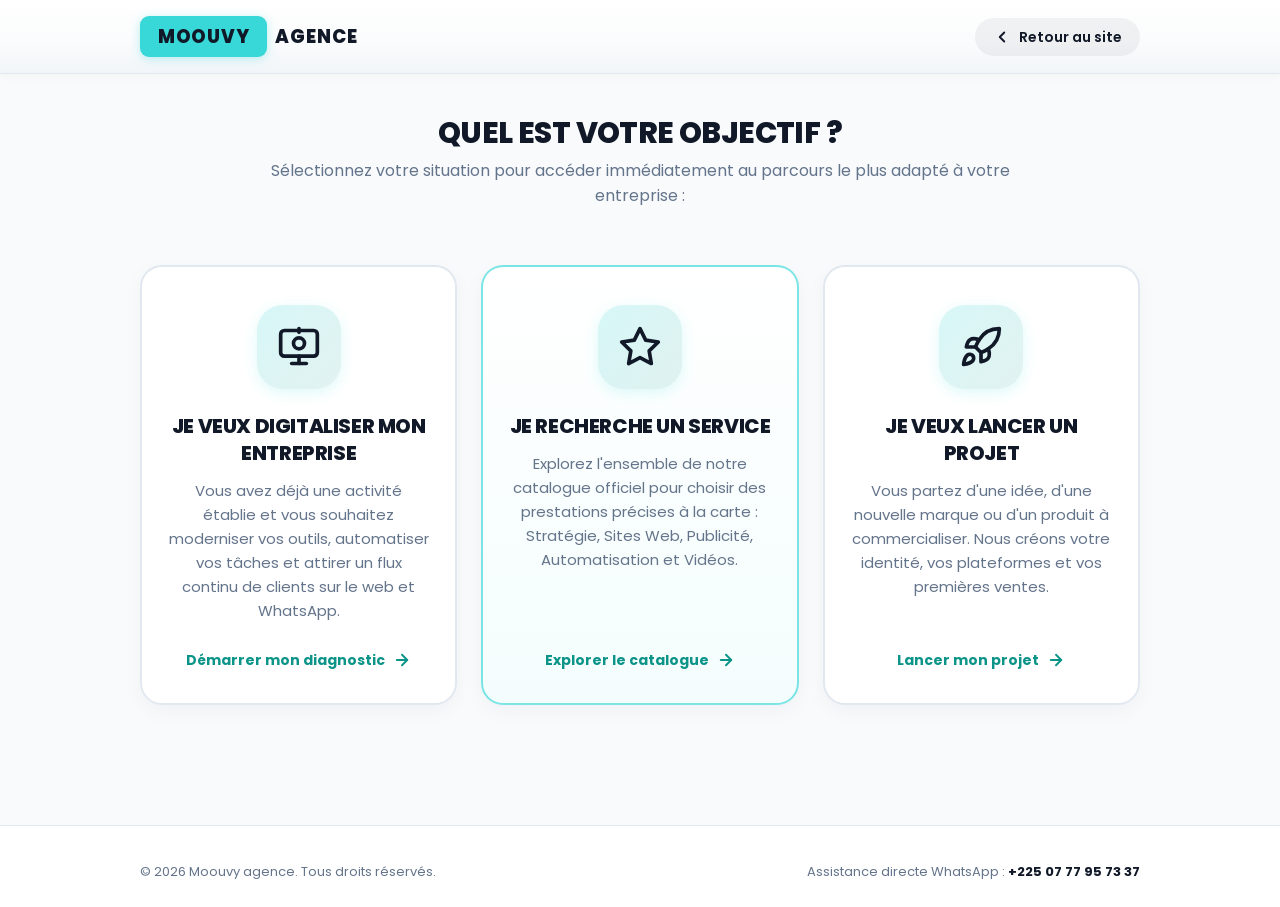
==== commit 69c730bb: "refactor(services): suppression badge bienvenue, un seul bouton retour adaptatif en haut, boutons de" ====
--- a/services.html
+++ b/services.html
@@ -976,6 +976,52 @@
       opacity: 1;
       transform: scale(1);
     }
+
+    /* Boutons d'action affinés et élégants */
+    .btn-submit-slim {
+      background-color: var(--color-primary);
+      color: #0F172A;
+      padding: 11px 22px;
+      font-size: 0.9375rem;
+      font-weight: 500;
+      border-radius: var(--radius-pill);
+      border: none;
+      display: inline-flex;
+      align-items: center;
+      gap: 8px;
+      cursor: pointer;
+      transition: all 0.2s ease;
+      box-shadow: 0 4px 12px rgba(56, 216, 216, 0.22);
+      text-transform: none;
+      letter-spacing: normal;
+    }
+
+    .btn-submit-slim:hover {
+      background-color: #2CD0D0;
+      transform: translateY(-2px);
+      box-shadow: 0 6px 18px rgba(56, 216, 216, 0.35);
+    }
+
+    .btn-subtle-slim {
+      background: #FFFFFF;
+      border: 1px solid var(--color-border);
+      color: #475569;
+      padding: 10px 18px;
+      font-size: 0.875rem;
+      font-weight: 500;
+      border-radius: var(--radius-pill);
+      display: inline-flex;
+      align-items: center;
+      gap: 6px;
+      cursor: pointer;
+      transition: all 0.2s ease;
+      text-transform: none;
+    }
+
+    .btn-subtle-slim:hover {
+      background-color: #F1F5F9;
+      color: #0F172A;
+    }
   </style>
 </head>
 <body>
@@ -988,11 +1034,11 @@
         <span class="logo-text-after">AGENCE</span>
       </a>
 
-      <a href="index.html" class="services-back-link">
+      <a href="javascript:void(0)" class="services-back-link" id="main-top-back-btn" onclick="handleTopBack()">
         <svg width="18" height="18" viewBox="0 0 24 24" fill="none" stroke="currentColor" stroke-width="2.5" stroke-linecap="round" stroke-linejoin="round" aria-hidden="true">
           <polyline points="15 18 9 12 15 6"></polyline>
         </svg>
-        <span>Retour au site</span>
+        <span id="top-back-text">Retour au site</span>
       </a>
     </div>
   </header>
@@ -1009,7 +1055,6 @@
       <div class="catalog-step-pane is-active" id="pane-initial-choice">
         <div class="step-heading-row" style="text-align: center; justify-content: center;">
           <div class="step-title-group" style="text-align: center; max-width: 760px; margin: 0 auto 32px;">
-            <span class="portal-badge">BIENVENUE CHEZ MOOUVY AGENCE</span>
             <h1 class="portal-main-title">Quel est votre objectif ?</h1>
             <p class="step-subtitle" style="margin: 0 auto;">
               Sélectionnez votre situation pour accéder immédiatement au parcours le plus adapté à votre entreprise :
@@ -1097,12 +1142,6 @@
               Sélectionnez un grand domaine d'intervention pour explorer nos expertises et configurer l'accompagnement sur mesure de votre entreprise.
             </p>
           </div>
-          <button type="button" class="btn-step-back" onclick="selectIntention('home')">
-            <svg width="18" height="18" viewBox="0 0 24 24" fill="none" stroke="currentColor" stroke-width="2.5" stroke-linecap="round" stroke-linejoin="round" aria-hidden="true">
-              <polyline points="15 18 9 12 15 6"></polyline>
-            </svg>
-            <span>Revenir aux 3 choix</span>
-          </button>
         </div>
 
         <div class="families-grid" id="families-container">
@@ -1138,12 +1177,6 @@
               Précisez le volet d'action pour accéder à la liste des prestations disponibles.
             </p>
           </div>
-          <button type="button" class="btn-step-back" onclick="goToStep(1)">
-            <svg width="18" height="18" viewBox="0 0 24 24" fill="none" stroke="currentColor" stroke-width="2.5" stroke-linecap="round" stroke-linejoin="round" aria-hidden="true">
-              <polyline points="15 18 9 12 15 6"></polyline>
-            </svg>
-            <span>Changer de domaine</span>
-          </button>
         </div>
 
         <div class="categories-grid" id="categories-container">
@@ -1177,12 +1210,6 @@
               Cochez une ou plusieurs prestations correspondant à vos objectifs prioritaires.
             </p>
           </div>
-          <button type="button" class="btn-step-back" onclick="goToStep(2)">
-            <svg width="18" height="18" viewBox="0 0 24 24" fill="none" stroke="currentColor" stroke-width="2.5" stroke-linecap="round" stroke-linejoin="round" aria-hidden="true">
-              <polyline points="15 18 9 12 15 6"></polyline>
-            </svg>
-            <span>Changer de catégorie</span>
-          </button>
         </div>
 
         <div class="services-selection-meta">
@@ -1210,9 +1237,9 @@
           <button type="button" class="btn btn-subtle" onclick="goToStep(2)">
             ← Retour
           </button>
-          <button type="button" class="btn btn-pill btn-large" id="btn-confirm-step-3" onclick="confirmServicesSelection()">
+          <button type="button" class="btn-submit-slim" id="btn-confirm-step-3" onclick="confirmServicesSelection()">
             <span>Continuer vers mon récapitulatif</span>
-            <svg width="18" height="18" viewBox="0 0 24 24" fill="none" stroke="currentColor" stroke-width="2.5" stroke-linecap="round" stroke-linejoin="round" aria-hidden="true">
+            <svg width="17" height="17" viewBox="0 0 24 24" fill="none" stroke="currentColor" stroke-width="2.5" stroke-linecap="round" stroke-linejoin="round" aria-hidden="true">
               <line x1="5" y1="12" x2="19" y2="12"></line>
               <polyline points="12 5 19 12 12 19"></polyline>
             </svg>
@@ -1231,12 +1258,6 @@
               Vérifiez vos sélections et renseignez vos coordonnées afin que notre équipe prépare votre feuille de route.
             </p>
           </div>
-          <button type="button" class="btn-step-back" onclick="goToStep(3)">
-            <svg width="18" height="18" viewBox="0 0 24 24" fill="none" stroke="currentColor" stroke-width="2.5" stroke-linecap="round" stroke-linejoin="round" aria-hidden="true">
-              <polyline points="15 18 9 12 15 6"></polyline>
-            </svg>
-            <span>Modifier mes choix</span>
-          </button>
         </div>
 
         <!-- Boîte de récapitulatif -->
@@ -1312,12 +1333,12 @@
             </div>
 
             <div class="step-actions-bar" style="margin-top: 24px;">
-              <button type="button" class="btn btn-subtle" onclick="goToStep(3)">
+              <button type="button" class="btn-subtle-slim" onclick="goToStep(3)">
                 ← Modifier mes prestations
               </button>
-              <button type="submit" class="btn btn-pill btn-large" style="background-color: var(--color-primary); color: #111827;">
-                <span>ENVOYER MA DEMANDE À L'ÉQUIPE</span>
-                <svg width="20" height="20" viewBox="0 0 24 24" fill="currentColor" aria-hidden="true">
+              <button type="submit" class="btn-submit-slim">
+                <span>Envoyer ma demande</span>
+                <svg width="17" height="17" viewBox="0 0 24 24" fill="currentColor" aria-hidden="true">
                   <path d="M12.031 6.172c-3.181 0-5.767 2.586-5.768 5.766-.001 1.298.38 2.27 1.019 3.287l-.582 2.128 2.182-.573c.978.58 1.911.928 3.145.929 3.178 0 5.767-2.587 5.768-5.766.001-3.187-2.575-5.77-5.764-5.771zm3.392 8.244c-.144.405-.837.774-1.17.824-.299.045-.677.063-1.092-.069-.252-.08-.575-.187-.988-.365-1.739-.751-2.874-2.502-2.961-2.617-.087-.116-.708-.94-.708-1.793s.448-1.273.607-1.446c.159-.173.346-.217.462-.217l.332.007c.106.005.249-.04.39.299.144.347.491 1.199.534 1.286.043.087.072.188.014.304-.058.116-.087.188-.173.289l-.26.304c-.087.086-.177.18-.076.354.101.174.449.741.964 1.201.662.591 1.221.774 1.394.861.174.086.275.072.376-.044.101-.116.433-.506.549-.68.116-.174.231-.145.39-.087s1.011.477 1.184.564.289.13.332.203c.044.072.044.419-.1.824z"/>
                 </svg>
               </button>
@@ -1337,12 +1358,6 @@
               Répondez à ce questionnaire rapide pour nous permettre de structurer un plan de digitalisation clair et rentable pour votre activité.
             </p>
           </div>
-          <button type="button" class="btn-step-back" onclick="selectIntention('home')">
-            <svg width="18" height="18" viewBox="0 0 24 24" fill="none" stroke="currentColor" stroke-width="2.5" stroke-linecap="round" stroke-linejoin="round" aria-hidden="true">
-              <polyline points="15 18 9 12 15 6"></polyline>
-            </svg>
-            <span>Changer d'objectif</span>
-          </button>
         </div>
 
         <form id="form-digitaliser" onsubmit="handleDigitaliserSubmit(event)">
@@ -1490,12 +1505,12 @@
             </div>
 
             <div class="step-actions-bar" style="margin-top: 24px;">
-              <button type="button" class="btn btn-subtle" onclick="selectIntention('home')">
+              <button type="button" class="btn-subtle-slim" onclick="selectIntention('home')">
                 ← Revenir au choix
               </button>
-              <button type="submit" class="btn btn-pill btn-large" style="background-color: var(--color-primary); color: #111827;">
-                <span>ENVOYER MA DEMANDE DE DIGITALISATION</span>
-                <svg width="20" height="20" viewBox="0 0 24 24" fill="currentColor" aria-hidden="true">
+              <button type="submit" class="btn-submit-slim">
+                <span>Envoyer ma demande</span>
+                <svg width="17" height="17" viewBox="0 0 24 24" fill="currentColor" aria-hidden="true">
                   <path d="M12.031 6.172c-3.181 0-5.767 2.586-5.768 5.766-.001 1.298.38 2.27 1.019 3.287l-.582 2.128 2.182-.573c.978.58 1.911.928 3.145.929 3.178 0 5.767-2.587 5.768-5.766.001-3.187-2.575-5.77-5.764-5.771zm3.392 8.244c-.144.405-.837.774-1.17.824-.299.045-.677.063-1.092-.069-.252-.08-.575-.187-.988-.365-1.739-.751-2.874-2.502-2.961-2.617-.087-.116-.708-.94-.708-1.793s.448-1.273.607-1.446c.159-.173.346-.217.462-.217l.332.007c.106.005.249-.04.39.299.144.347.491 1.199.534 1.286.043.087.072.188.014.304-.058.116-.087.188-.173.289l-.26.304c-.087.086-.177.18-.076.354.101.174.449.741.964 1.201.662.591 1.221.774 1.394.861.174.086.275.072.376-.044.101-.116.433-.506.549-.68.116-.174.231-.145.39-.087s1.011.477 1.184.564.289.13.332.203c.044.072.044.419-.1.824z"/>
                 </svg>
               </button>
@@ -1515,12 +1530,6 @@
               Décrivez votre projet afin que notre équipe vous guide pour poser des fondations solides et réussir votre entrée sur le marché.
             </p>
           </div>
-          <button type="button" class="btn-step-back" onclick="selectIntention('home')">
-            <svg width="18" height="18" viewBox="0 0 24 24" fill="none" stroke="currentColor" stroke-width="2.5" stroke-linecap="round" stroke-linejoin="round" aria-hidden="true">
-              <polyline points="15 18 9 12 15 6"></polyline>
-            </svg>
-            <span>Changer d'objectif</span>
-          </button>
         </div>
 
         <form id="form-lancer-projet" onsubmit="handleLancerSubmit(event)">
@@ -1662,12 +1671,12 @@
             </div>
 
             <div class="step-actions-bar" style="margin-top: 24px;">
-              <button type="button" class="btn btn-subtle" onclick="selectIntention('home')">
+              <button type="button" class="btn-subtle-slim" onclick="selectIntention('home')">
                 ← Revenir au choix
               </button>
-              <button type="submit" class="btn btn-pill btn-large" style="background-color: var(--color-primary); color: #111827;">
-                <span>ENVOYER MON PROJET À L'ÉQUIPE</span>
-                <svg width="20" height="20" viewBox="0 0 24 24" fill="currentColor" aria-hidden="true">
+              <button type="submit" class="btn-submit-slim">
+                <span>Envoyer ma demande</span>
+                <svg width="17" height="17" viewBox="0 0 24 24" fill="currentColor" aria-hidden="true">
                   <path d="M12.031 6.172c-3.181 0-5.767 2.586-5.768 5.766-.001 1.298.38 2.27 1.019 3.287l-.582 2.128 2.182-.573c.978.58 1.911.928 3.145.929 3.178 0 5.767-2.587 5.768-5.766.001-3.187-2.575-5.77-5.764-5.771zm3.392 8.244c-.144.405-.837.774-1.17.824-.299.045-.677.063-1.092-.069-.252-.08-.575-.187-.988-.365-1.739-.751-2.874-2.502-2.961-2.617-.087-.116-.708-.94-.708-1.793s.448-1.273.607-1.446c.159-.173.346-.217.462-.217l.332.007c.106.005.249-.04.39.299.144.347.491 1.199.534 1.286.043.087.072.188.014.304-.058.116-.087.188-.173.289l-.26.304c-.087.086-.177.18-.076.354.101.174.449.741.964 1.201.662.591 1.221.774 1.394.861.174.086.275.072.376-.044.101-.116.433-.506.549-.68.116-.174.231-.145.39-.087s1.011.477 1.184.564.289.13.332.203c.044.072.044.419-.1.824z"/>
                 </svg>
               </button>
@@ -2309,6 +2318,42 @@
       }
     });
 
+    let currentView = 'home'; // 'home', 'service-1', 'service-2', 'service-3', 'service-4', 'digitaliser', 'lancer'
+
+    function updateTopBackButton(view) {
+      currentView = view;
+      const backText = document.getElementById('top-back-text');
+      if (!backText) return;
+
+      if (view === 'home') {
+        backText.textContent = "Retour au site";
+      } else if (view === 'service-1' || view === 'digitaliser' || view === 'lancer') {
+        backText.textContent = "Changer d'objectif";
+      } else if (view === 'service-2') {
+        backText.textContent = "Changer de domaine";
+      } else if (view === 'service-3') {
+        backText.textContent = "Changer de catégorie";
+      } else if (view === 'service-4') {
+        backText.textContent = "Modifier mes choix";
+      }
+    }
+
+    function handleTopBack() {
+      if (currentView === 'home') {
+        window.location.href = 'index.html';
+      } else if (currentView === 'service-1' || currentView === 'digitaliser' || currentView === 'lancer') {
+        selectIntention('home');
+      } else if (currentView === 'service-2') {
+        goToStep(1);
+      } else if (currentView === 'service-3') {
+        goToStep(2);
+      } else if (currentView === 'service-4') {
+        goToStep(3);
+      } else {
+        selectIntention('home');
+      }
+    }
+
     // Navigation entre les 3 grandes intentions
     function selectIntention(type) {
       hideAllPanes();
@@ -2318,15 +2363,18 @@
       } else if (type === 'digitaliser') {
         const pane = document.getElementById('pane-digitaliser');
         if (pane) pane.classList.add('is-active');
+        updateTopBackButton('digitaliser');
         window.scrollTo({ top: 0, behavior: 'smooth' });
       } else if (type === 'lancer') {
         const pane = document.getElementById('pane-lancer-projet');
         if (pane) pane.classList.add('is-active');
+        updateTopBackButton('lancer');
         window.scrollTo({ top: 0, behavior: 'smooth' });
       } else {
         // 'home' ou retour aux 3 choix
         const pane = document.getElementById('pane-initial-choice');
         if (pane) pane.classList.add('is-active');
+        updateTopBackButton('home');
         window.scrollTo({ top: 0, behavior: 'smooth' });
       }
     }
@@ -2651,6 +2699,7 @@
       const pane = document.getElementById(`step-pane-${stepNum}`);
       if (pane) pane.classList.add('is-active');
 
+      updateTopBackButton(`service-${stepNum}`);
       window.scrollTo({ top: 0, behavior: 'smooth' });
     }
 
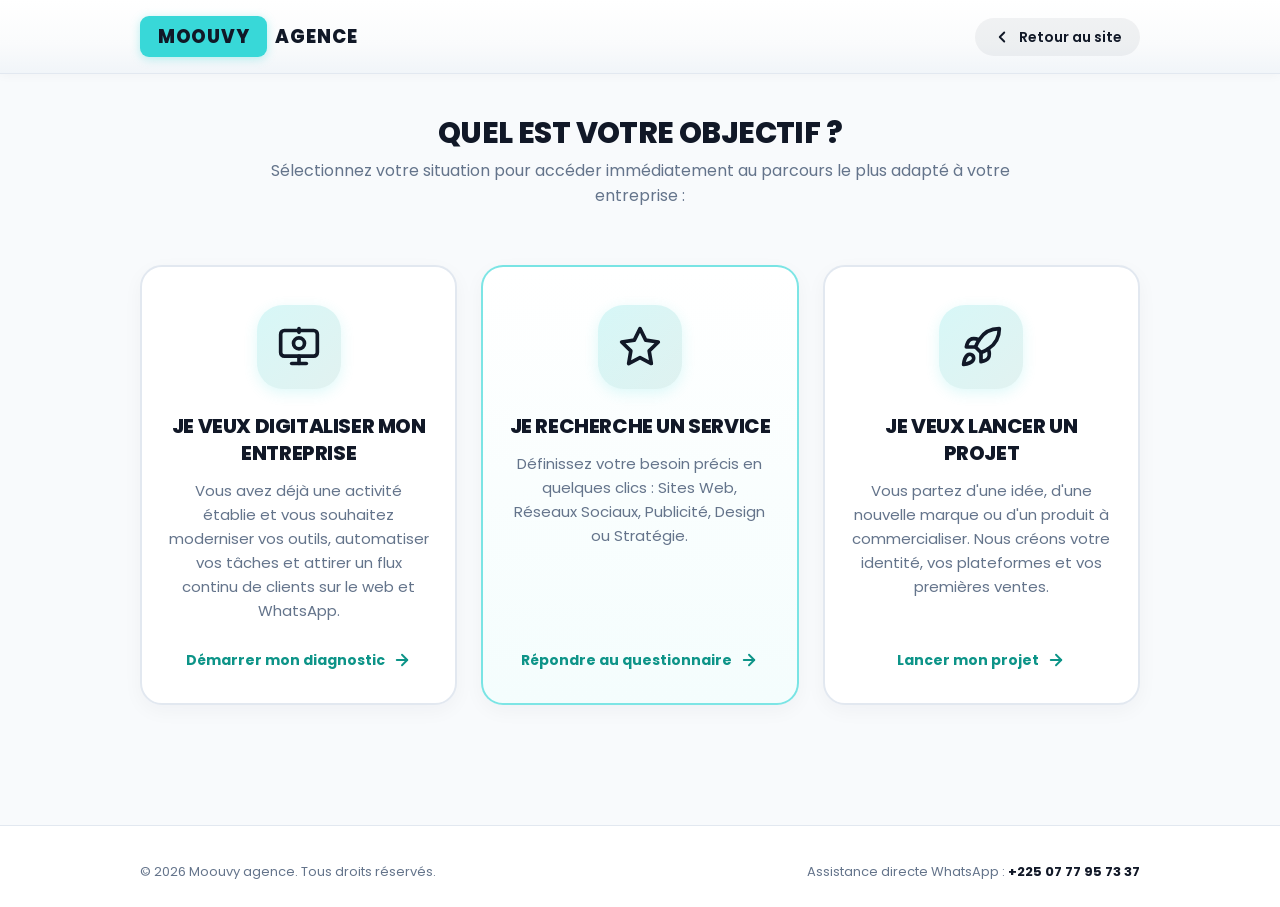
==== commit 4c81f42a: "feat: render 'Je démarre ici' button in normal case and add Typeform questionnaire for 'Je recherche" ====
--- a/services.html
+++ b/services.html
@@ -975,6 +975,227 @@
     .quiz-option-card.is-selected .custom-checkbox svg {
       opacity: 1;
       transform: scale(1);
+    }
+
+    /* Styles Typeform pour le questionnaire Digitalisation (10 écrans) */
+    .tf-container {
+      max-width: 660px;
+      margin: 0 auto;
+      background: #FFFFFF;
+      border: 1px solid var(--color-border);
+      border-radius: 22px;
+      padding: 36px 32px;
+      box-shadow: 0 12px 36px rgba(15, 23, 42, 0.05);
+    }
+
+    @media (max-width: 640px) {
+      .tf-container {
+        padding: 24px 18px;
+        border-radius: 16px;
+      }
+    }
+
+    .tf-notice-banner {
+      display: inline-flex;
+      align-items: center;
+      gap: 10px;
+      background: rgba(56, 216, 216, 0.1);
+      border: 1px solid rgba(56, 216, 216, 0.3);
+      color: #0F172A;
+      font-size: 0.875rem;
+      font-weight: 600;
+      padding: 10px 16px;
+      border-radius: var(--radius-pill);
+      margin-bottom: 26px;
+      line-height: 1.4;
+    }
+
+    .tf-notice-pulse {
+      width: 9px;
+      height: 9px;
+      background-color: var(--color-primary);
+      border-radius: 50%;
+      box-shadow: 0 0 0 3px rgba(56, 216, 216, 0.35);
+      flex-shrink: 0;
+      animation: tfPulseDot 2s infinite;
+    }
+
+    @keyframes tfPulseDot {
+      0% { transform: scale(0.95); box-shadow: 0 0 0 0 rgba(56, 216, 216, 0.5); }
+      70% { transform: scale(1); box-shadow: 0 0 0 6px rgba(56, 216, 216, 0); }
+      100% { transform: scale(0.95); box-shadow: 0 0 0 0 rgba(56, 216, 216, 0); }
+    }
+
+    .tf-screen {
+      display: none;
+      opacity: 0;
+      transform: translateY(6px);
+      transition: opacity 0.28s ease, transform 0.28s ease;
+    }
+
+    .tf-screen.is-active {
+      display: block;
+      opacity: 1;
+      transform: translateY(0);
+    }
+
+    .tf-screen-header {
+      display: flex;
+      align-items: flex-start;
+      gap: 10px;
+      margin-bottom: 6px;
+    }
+
+    .tf-screen-num {
+      font-size: 1.15rem;
+      font-weight: 700;
+      color: var(--color-primary);
+      flex-shrink: 0;
+      line-height: 1.35;
+    }
+
+    .tf-question-title {
+      font-size: 1.35rem;
+      font-weight: 700;
+      color: var(--color-night-blue);
+      line-height: 1.35;
+      margin: 0;
+    }
+
+    .tf-question-subtitle {
+      font-size: 0.9rem;
+      color: var(--color-slate-gray);
+      margin-top: 6px;
+      margin-bottom: 22px;
+      line-height: 1.45;
+    }
+
+    .tf-options-list {
+      display: flex;
+      flex-direction: column;
+      gap: 10px;
+      width: 100%;
+    }
+
+    .tf-choice-card {
+      display: flex;
+      align-items: center;
+      gap: 12px;
+      width: 100%;
+      padding: 13px 16px;
+      border-radius: 12px;
+      border: 1.5px solid var(--color-border);
+      background: #FFFFFF;
+      cursor: pointer;
+      user-select: none;
+      transition: all 0.2s ease;
+    }
+
+    .tf-choice-card:hover {
+      border-color: var(--color-primary);
+      background: #F8FAFC;
+      transform: translateX(3px);
+    }
+
+    .tf-choice-card.is-selected {
+      border-color: var(--color-primary);
+      background: linear-gradient(90deg, #F0FDFD 0%, #FFFFFF 100%);
+      box-shadow: 0 4px 14px rgba(56, 216, 216, 0.16);
+    }
+
+    .tf-key-badge {
+      width: 26px;
+      height: 26px;
+      border-radius: 6px;
+      border: 1px solid #CBD5E1;
+      background: #F8FAFC;
+      color: #475569;
+      font-size: 0.75rem;
+      font-weight: 700;
+      display: flex;
+      align-items: center;
+      justify-content: center;
+      flex-shrink: 0;
+      transition: all 0.2s ease;
+    }
+
+    .tf-choice-card.is-selected .tf-key-badge {
+      background: var(--color-primary);
+      border-color: var(--color-primary);
+      color: var(--color-night-blue);
+    }
+
+    .tf-choice-text {
+      font-size: 0.9375rem;
+      font-weight: 500;
+      color: var(--color-night-blue);
+      flex: 1;
+      text-align: left;
+      line-height: 1.4;
+    }
+
+    .tf-check-circle {
+      width: 22px;
+      height: 22px;
+      border-radius: 50%;
+      border: 1.5px solid #CBD5E1;
+      display: flex;
+      align-items: center;
+      justify-content: center;
+      color: transparent;
+      flex-shrink: 0;
+      transition: all 0.2s ease;
+    }
+
+    .tf-choice-card.is-selected .tf-check-circle {
+      background: var(--color-primary);
+      border-color: var(--color-primary);
+      color: var(--color-night-blue);
+    }
+
+    .tf-other-field {
+      display: none;
+      margin-top: 12px;
+      animation: fadeInSoft 0.25s ease;
+    }
+
+    .tf-input-other {
+      padding: 12px 16px;
+      border-radius: 10px;
+    }
+
+    .tf-actions-bar {
+      display: flex;
+      align-items: center;
+      justify-content: space-between;
+      margin-top: 26px;
+      padding-top: 18px;
+      border-top: 1px solid #F1F5F9;
+      gap: 12px;
+    }
+
+    .tf-field-label {
+      display: block;
+      font-size: 0.95rem;
+      font-weight: 600;
+      color: var(--color-night-blue);
+      margin-bottom: 8px;
+    }
+
+    .tf-input-lg {
+      padding: 13px 16px;
+      font-size: 0.95rem;
+      border-radius: 10px;
+    }
+
+    @media (prefers-reduced-motion: reduce) {
+      .tf-screen,
+      .tf-other-field,
+      .tf-notice-pulse {
+        transition: none !important;
+        animation: none !important;
+        transform: none !important;
+      }
     }
 
     /* Boutons d'action affinés et élégants */
@@ -1097,10 +1318,10 @@
             </div>
             <h2 class="intention-title">Je recherche un service</h2>
             <p class="intention-desc">
-              Explorez l'ensemble de notre catalogue officiel pour choisir des prestations précises à la carte : Stratégie, Sites Web, Publicité, Automatisation et Vidéos.
+              Définissez votre besoin précis en quelques clics : Sites Web, Réseaux Sociaux, Publicité, Design ou Stratégie.
             </p>
             <div class="intention-action">
-              <span>Explorer le catalogue</span>
+              <span>Répondre au questionnaire</span>
               <svg width="18" height="18" viewBox="0 0 24 24" fill="none" stroke="currentColor" stroke-width="2.5" stroke-linecap="round" stroke-linejoin="round" aria-hidden="true">
                 <line x1="5" y1="12" x2="19" y2="12"></line>
                 <polyline points="12 5 19 12 12 19"></polyline>
@@ -1350,176 +1571,974 @@
       <!-- =============================================================== -->
       <!-- QUESTIONNAIRE 1 : DIGITALISER MON ENTREPRISE                    -->
       <!-- =============================================================== -->
+      <!-- QUESTIONNAIRE 1 : DIGITALISER MON ENTREPRISE (3 PAGES)          -->
+      <!-- =============================================================== -->
+      <!-- QUESTIONNAIRE TYPEFORM : JE RECHERCHE UN SERVICE (8 ÉCRANS)     -->
+      <!-- =============================================================== -->
+      <div class="catalog-step-pane" id="pane-recherche-service">
+        
+        <div class="tf-container">
+          <!-- Bannière d'en-tête Typeform -->
+          <div class="tf-notice-banner">
+            <div class="tf-notice-pulse"></div>
+            <span>Nous avons des questions à vous poser. Ça prendra moins d'une minute.</span>
+          </div>
+
+          <form id="form-recherche-service" onsubmit="handleServiceSubmit(event)">
+            
+            <!-- ======================================================= -->
+            <!-- ÉCRAN 1 : Type de prestation (Un seul choix)            -->
+            <!-- ======================================================= -->
+            <div class="tf-screen is-active" id="tf-svc-screen-1">
+              <div class="tf-screen-header">
+                <span class="tf-screen-num">1 →</span>
+                <h2 class="tf-question-title">Quel type de prestation recherchez-vous en priorité ?</h2>
+              </div>
+              <p class="tf-question-subtitle">Sélectionnez le domaine principal de votre besoin.</p>
+              
+              <div class="tf-options-list">
+                <div class="tf-choice-card" onclick="selectTfSvcRadio(this, 'tf-svc-q1', 'Création ou refonte de site web (vitrine ou e-commerce)')">
+                  <span class="tf-key-badge">A</span>
+                  <span class="tf-choice-text">Création ou refonte de site web (vitrine ou e-commerce)</span>
+                  <div class="tf-check-circle" aria-hidden="true"><svg width="12" height="12" viewBox="0 0 24 24" fill="none" stroke="currentColor" stroke-width="3" stroke-linecap="round" stroke-linejoin="round"><polyline points="20 6 9 17 4 12"></polyline></svg></div>
+                </div>
+                <div class="tf-choice-card" onclick="selectTfSvcRadio(this, 'tf-svc-q1', 'Gestion des réseaux sociaux & création de contenu (vidéos, posts)')">
+                  <span class="tf-key-badge">B</span>
+                  <span class="tf-choice-text">Gestion des réseaux sociaux & création de contenu (vidéos, posts)</span>
+                  <div class="tf-check-circle" aria-hidden="true"><svg width="12" height="12" viewBox="0 0 24 24" fill="none" stroke="currentColor" stroke-width="3" stroke-linecap="round" stroke-linejoin="round"><polyline points="20 6 9 17 4 12"></polyline></svg></div>
+                </div>
+                <div class="tf-choice-card" onclick="selectTfSvcRadio(this, 'tf-svc-q1', 'Publicité en ligne & acquisition clients (Google Ads, Meta Ads)')">
+                  <span class="tf-key-badge">C</span>
+                  <span class="tf-choice-text">Publicité en ligne & acquisition clients (Google Ads, Meta Ads)</span>
+                  <div class="tf-check-circle" aria-hidden="true"><svg width="12" height="12" viewBox="0 0 24 24" fill="none" stroke="currentColor" stroke-width="3" stroke-linecap="round" stroke-linejoin="round"><polyline points="20 6 9 17 4 12"></polyline></svg></div>
+                </div>
+                <div class="tf-choice-card" onclick="selectTfSvcRadio(this, 'tf-svc-q1', 'Identité visuelle, logo & design graphique de marque')">
+                  <span class="tf-key-badge">D</span>
+                  <span class="tf-choice-text">Identité visuelle, logo & design graphique de marque</span>
+                  <div class="tf-check-circle" aria-hidden="true"><svg width="12" height="12" viewBox="0 0 24 24" fill="none" stroke="currentColor" stroke-width="3" stroke-linecap="round" stroke-linejoin="round"><polyline points="20 6 9 17 4 12"></polyline></svg></div>
+                </div>
+                <div class="tf-choice-card" onclick="selectTfSvcRadio(this, 'tf-svc-q1', 'Stratégie digitale, audit & accompagnement sur-mesure')">
+                  <span class="tf-key-badge">E</span>
+                  <span class="tf-choice-text">Stratégie digitale, audit & accompagnement sur-mesure</span>
+                  <div class="tf-check-circle" aria-hidden="true"><svg width="12" height="12" viewBox="0 0 24 24" fill="none" stroke="currentColor" stroke-width="3" stroke-linecap="round" stroke-linejoin="round"><polyline points="20 6 9 17 4 12"></polyline></svg></div>
+                </div>
+                <div class="tf-choice-card" onclick="selectTfSvcRadio(this, 'tf-svc-q1', 'Automatisation des processus & WhatsApp Marketing')">
+                  <span class="tf-key-badge">F</span>
+                  <span class="tf-choice-text">Automatisation des processus & WhatsApp Marketing</span>
+                  <div class="tf-check-circle" aria-hidden="true"><svg width="12" height="12" viewBox="0 0 24 24" fill="none" stroke="currentColor" stroke-width="3" stroke-linecap="round" stroke-linejoin="round"><polyline points="20 6 9 17 4 12"></polyline></svg></div>
+                </div>
+                <div class="tf-choice-card" onclick="selectTfSvcRadio(this, 'tf-svc-q1', 'Autre')">
+                  <span class="tf-key-badge">G</span>
+                  <span class="tf-choice-text">Autre</span>
+                  <div class="tf-check-circle" aria-hidden="true"><svg width="12" height="12" viewBox="0 0 24 24" fill="none" stroke="currentColor" stroke-width="3" stroke-linecap="round" stroke-linejoin="round"><polyline points="20 6 9 17 4 12"></polyline></svg></div>
+                </div>
+              </div>
+
+              <div class="tf-other-field" id="tf-svc-q1-other-wrap" style="display: none;">
+                <input type="text" id="tf-svc-q1-other-val" class="form-input tf-input-other" placeholder="Précisez la prestation recherchée...">
+              </div>
+
+              <div class="tf-actions-bar">
+                <button type="button" class="btn-subtle-slim" onclick="selectIntention('home')">
+                  ← Revenir au choix
+                </button>
+                <button type="button" class="btn-submit-slim" onclick="nextTfSvcScreen(1)">
+                  <span>Continuer</span>
+                  <svg width="16" height="16" viewBox="0 0 24 24" fill="none" stroke="currentColor" stroke-width="2.5" stroke-linecap="round" stroke-linejoin="round" aria-hidden="true"><polyline points="9 18 15 12 9 6"></polyline></svg>
+                </button>
+              </div>
+            </div>
+
+            <!-- ======================================================= -->
+            <!-- ÉCRAN 2 : Votre entreprise ou projet (Champs écrits)    -->
+            <!-- ======================================================= -->
+            <div class="tf-screen" id="tf-svc-screen-2" style="display: none;">
+              <div class="tf-screen-header">
+                <span class="tf-screen-num">2 →</span>
+                <h2 class="tf-question-title">Quelle est votre entreprise ou projet ?</h2>
+              </div>
+              <p class="tf-question-subtitle">Parlez-nous brièvement de votre activité pour que nous puissions adapter notre proposition.</p>
+
+              <div class="tf-inputs-group">
+                <div class="form-group">
+                  <label class="tf-field-label" for="tf-svc-biz-name">Nom de votre entreprise ou projet <span class="required">*</span></label>
+                  <input type="text" id="tf-svc-biz-name" class="form-input tf-input-lg" placeholder="Ex : Ivoire Délices, Agence Horizon...">
+                </div>
+
+                <div class="form-group" style="margin-top: 20px;">
+                  <label class="tf-field-label" for="tf-svc-biz-desc">En quelques mots, ce que vous proposez ou vendez</label>
+                  <textarea id="tf-svc-biz-desc" class="form-textarea" rows="4" placeholder="Ex : Nous vendons des vêtements et accessoires de mode en boutique et en ligne..."></textarea>
+                </div>
+              </div>
+
+              <div class="tf-actions-bar">
+                <button type="button" class="btn-subtle-slim" onclick="prevTfSvcScreen(2)">
+                  ← Retour
+                </button>
+                <button type="button" class="btn-submit-slim" onclick="nextTfSvcScreen(2)">
+                  <span>Continuer</span>
+                  <svg width="16" height="16" viewBox="0 0 24 24" fill="none" stroke="currentColor" stroke-width="2.5" stroke-linecap="round" stroke-linejoin="round" aria-hidden="true"><polyline points="9 18 15 12 9 6"></polyline></svg>
+                </button>
+              </div>
+            </div>
+
+            <!-- ======================================================= -->
+            <!-- ÉCRAN 3 : Objectif prioritaire (Choix multiples)        -->
+            <!-- ======================================================= -->
+            <div class="tf-screen" id="tf-svc-screen-3" style="display: none;">
+              <div class="tf-screen-header">
+                <span class="tf-screen-num">3 →</span>
+                <h2 class="tf-question-title">Quel est l'objectif prioritaire de ce service ?</h2>
+              </div>
+              <p class="tf-question-subtitle">Plusieurs choix possibles — cochez tous les objectifs que vous visez.</p>
+
+              <div class="tf-options-list">
+                <div class="tf-choice-card" onclick="toggleTfSvcMulti(this, 'tf-svc-q3', 'Obtenir plus de clients et de commandes régulières')">
+                  <span class="tf-key-badge">A</span>
+                  <span class="tf-choice-text">Obtenir plus de clients et de commandes régulières</span>
+                  <div class="tf-check-circle" aria-hidden="true"><svg width="12" height="12" viewBox="0 0 24 24" fill="none" stroke="currentColor" stroke-width="3" stroke-linecap="round" stroke-linejoin="round"><polyline points="20 6 9 17 4 12"></polyline></svg></div>
+                </div>
+                <div class="tf-choice-card" onclick="toggleTfSvcMulti(this, 'tf-svc-q3', 'Avoir une présence en ligne professionnelle et crédible')">
+                  <span class="tf-key-badge">B</span>
+                  <span class="tf-choice-text">Avoir une présence en ligne professionnelle et crédible</span>
+                  <div class="tf-check-circle" aria-hidden="true"><svg width="12" height="12" viewBox="0 0 24 24" fill="none" stroke="currentColor" stroke-width="3" stroke-linecap="round" stroke-linejoin="round"><polyline points="20 6 9 17 4 12"></polyline></svg></div>
+                </div>
+                <div class="tf-choice-card" onclick="toggleTfSvcMulti(this, 'tf-svc-q3', 'Gagner du temps et automatiser mes tâches quotidiennes')">
+                  <span class="tf-key-badge">C</span>
+                  <span class="tf-choice-text">Gagner du temps et automatiser mes tâches quotidiennes</span>
+                  <div class="tf-check-circle" aria-hidden="true"><svg width="12" height="12" viewBox="0 0 24 24" fill="none" stroke="currentColor" stroke-width="3" stroke-linecap="round" stroke-linejoin="round"><polyline points="20 6 9 17 4 12"></polyline></svg></div>
+                </div>
+                <div class="tf-choice-card" onclick="toggleTfSvcMulti(this, 'tf-svc-q3', 'Développer ma notoriété et ma visibilité de marque')">
+                  <span class="tf-key-badge">D</span>
+                  <span class="tf-choice-text">Développer ma notoriété et ma visibilité de marque</span>
+                  <div class="tf-check-circle" aria-hidden="true"><svg width="12" height="12" viewBox="0 0 24 24" fill="none" stroke="currentColor" stroke-width="3" stroke-linecap="round" stroke-linejoin="round"><polyline points="20 6 9 17 4 12"></polyline></svg></div>
+                </div>
+                <div class="tf-choice-card" onclick="toggleTfSvcMulti(this, 'tf-svc-q3', 'Lancer un nouveau produit, service ou concept')">
+                  <span class="tf-key-badge">E</span>
+                  <span class="tf-choice-text">Lancer un nouveau produit, service ou concept</span>
+                  <div class="tf-check-circle" aria-hidden="true"><svg width="12" height="12" viewBox="0 0 24 24" fill="none" stroke="currentColor" stroke-width="3" stroke-linecap="round" stroke-linejoin="round"><polyline points="20 6 9 17 4 12"></polyline></svg></div>
+                </div>
+                <div class="tf-choice-card" onclick="toggleTfSvcMulti(this, 'tf-svc-q3', 'Autre')">
+                  <span class="tf-key-badge">F</span>
+                  <span class="tf-choice-text">Autre</span>
+                  <div class="tf-check-circle" aria-hidden="true"><svg width="12" height="12" viewBox="0 0 24 24" fill="none" stroke="currentColor" stroke-width="3" stroke-linecap="round" stroke-linejoin="round"><polyline points="20 6 9 17 4 12"></polyline></svg></div>
+                </div>
+              </div>
+
+              <div class="tf-other-field" id="tf-svc-q3-other-wrap" style="display: none;">
+                <input type="text" id="tf-svc-q3-other-val" class="form-input tf-input-other" placeholder="Précisez votre objectif...">
+              </div>
+
+              <div class="tf-actions-bar">
+                <button type="button" class="btn-subtle-slim" onclick="prevTfSvcScreen(3)">
+                  ← Retour
+                </button>
+                <button type="button" class="btn-submit-slim" onclick="nextTfSvcScreen(3)">
+                  <span>Continuer</span>
+                  <svg width="16" height="16" viewBox="0 0 24 24" fill="none" stroke="currentColor" stroke-width="2.5" stroke-linecap="round" stroke-linejoin="round" aria-hidden="true"><polyline points="9 18 15 12 9 6"></polyline></svg>
+                </button>
+              </div>
+            </div>
+
+            <!-- ======================================================= -->
+            <!-- ÉCRAN 4 : Éléments existants (Choix multiples)          -->
+            <!-- ======================================================= -->
+            <div class="tf-screen" id="tf-svc-screen-4" style="display: none;">
+              <div class="tf-screen-header">
+                <span class="tf-screen-num">4 →</span>
+                <h2 class="tf-question-title">De quels éléments disposez-vous déjà ?</h2>
+              </div>
+              <p class="tf-question-subtitle">Plusieurs choix possibles — cochez vos ressources actuelles.</p>
+
+              <div class="tf-options-list">
+                <div class="tf-choice-card" onclick="toggleTfSvcMulti(this, 'tf-svc-q4', 'Un logo et une charte graphique existants')">
+                  <span class="tf-key-badge">A</span>
+                  <span class="tf-choice-text">Un logo et une charte graphique existants</span>
+                  <div class="tf-check-circle" aria-hidden="true"><svg width="12" height="12" viewBox="0 0 24 24" fill="none" stroke="currentColor" stroke-width="3" stroke-linecap="round" stroke-linejoin="round"><polyline points="20 6 9 17 4 12"></polyline></svg></div>
+                </div>
+                <div class="tf-choice-card" onclick="toggleTfSvcMulti(this, 'tf-svc-q4', 'Des comptes sur les réseaux sociaux déjà actifs')">
+                  <span class="tf-key-badge">B</span>
+                  <span class="tf-choice-text">Des comptes sur les réseaux sociaux déjà actifs</span>
+                  <div class="tf-check-circle" aria-hidden="true"><svg width="12" height="12" viewBox="0 0 24 24" fill="none" stroke="currentColor" stroke-width="3" stroke-linecap="round" stroke-linejoin="round"><polyline points="20 6 9 17 4 12"></polyline></svg></div>
+                </div>
+                <div class="tf-choice-card" onclick="toggleTfSvcMulti(this, 'tf-svc-q4', 'Un site web existant à améliorer ou refondre')">
+                  <span class="tf-key-badge">C</span>
+                  <span class="tf-choice-text">Un site web existant à améliorer ou refondre</span>
+                  <div class="tf-check-circle" aria-hidden="true"><svg width="12" height="12" viewBox="0 0 24 24" fill="none" stroke="currentColor" stroke-width="3" stroke-linecap="round" stroke-linejoin="round"><polyline points="20 6 9 17 4 12"></polyline></svg></div>
+                </div>
+                <div class="tf-choice-card" onclick="toggleTfSvcMulti(this, 'tf-svc-q4', 'Des photos ou vidéos de mes produits/services')">
+                  <span class="tf-key-badge">D</span>
+                  <span class="tf-choice-text">Des photos ou vidéos de mes produits/services</span>
+                  <div class="tf-check-circle" aria-hidden="true"><svg width="12" height="12" viewBox="0 0 24 24" fill="none" stroke="currentColor" stroke-width="3" stroke-linecap="round" stroke-linejoin="round"><polyline points="20 6 9 17 4 12"></polyline></svg></div>
+                </div>
+                <div class="tf-choice-card" onclick="toggleTfSvcMulti(this, 'tf-svc-q4', 'Aucun élément pour l\'instant, je pars de zéro')">
+                  <span class="tf-key-badge">E</span>
+                  <span class="tf-choice-text">Aucun élément pour l'instant, je pars de zéro</span>
+                  <div class="tf-check-circle" aria-hidden="true"><svg width="12" height="12" viewBox="0 0 24 24" fill="none" stroke="currentColor" stroke-width="3" stroke-linecap="round" stroke-linejoin="round"><polyline points="20 6 9 17 4 12"></polyline></svg></div>
+                </div>
+                <div class="tf-choice-card" onclick="toggleTfSvcMulti(this, 'tf-svc-q4', 'Autre')">
+                  <span class="tf-key-badge">F</span>
+                  <span class="tf-choice-text">Autre</span>
+                  <div class="tf-check-circle" aria-hidden="true"><svg width="12" height="12" viewBox="0 0 24 24" fill="none" stroke="currentColor" stroke-width="3" stroke-linecap="round" stroke-linejoin="round"><polyline points="20 6 9 17 4 12"></polyline></svg></div>
+                </div>
+              </div>
+
+              <div class="tf-other-field" id="tf-svc-q4-other-wrap" style="display: none;">
+                <input type="text" id="tf-svc-q4-other-val" class="form-input tf-input-other" placeholder="Précisez vos éléments...">
+              </div>
+
+              <div class="tf-actions-bar">
+                <button type="button" class="btn-subtle-slim" onclick="prevTfSvcScreen(4)">
+                  ← Retour
+                </button>
+                <button type="button" class="btn-submit-slim" onclick="nextTfSvcScreen(4)">
+                  <span>Continuer</span>
+                  <svg width="16" height="16" viewBox="0 0 24 24" fill="none" stroke="currentColor" stroke-width="2.5" stroke-linecap="round" stroke-linejoin="round" aria-hidden="true"><polyline points="9 18 15 12 9 6"></polyline></svg>
+                </button>
+              </div>
+            </div>
+
+            <!-- ======================================================= -->
+            <!-- ÉCRAN 5 : Délai souhaité (Un seul choix)                 -->
+            <!-- ======================================================= -->
+            <div class="tf-screen" id="tf-svc-screen-5" style="display: none;">
+              <div class="tf-screen-header">
+                <span class="tf-screen-num">5 →</span>
+                <h2 class="tf-question-title">Quel est votre délai souhaité pour démarrer ce service ?</h2>
+              </div>
+              <p class="tf-question-subtitle">Sélectionnez le délai souhaité pour débuter la mission.</p>
+
+              <div class="tf-options-list">
+                <div class="tf-choice-card" onclick="selectTfSvcRadio(this, 'tf-svc-q5', 'Immédiatement (cette semaine / sous 15 jours)')">
+                  <span class="tf-key-badge">A</span>
+                  <span class="tf-choice-text">Immédiatement (cette semaine / sous 15 jours)</span>
+                  <div class="tf-check-circle" aria-hidden="true"><svg width="12" height="12" viewBox="0 0 24 24" fill="none" stroke="currentColor" stroke-width="3" stroke-linecap="round" stroke-linejoin="round"><polyline points="20 6 9 17 4 12"></polyline></svg></div>
+                </div>
+                <div class="tf-choice-card" onclick="selectTfSvcRadio(this, 'tf-svc-q5', 'Ce mois-ci')">
+                  <span class="tf-key-badge">B</span>
+                  <span class="tf-choice-text">Ce mois-ci</span>
+                  <div class="tf-check-circle" aria-hidden="true"><svg width="12" height="12" viewBox="0 0 24 24" fill="none" stroke="currentColor" stroke-width="3" stroke-linecap="round" stroke-linejoin="round"><polyline points="20 6 9 17 4 12"></polyline></svg></div>
+                </div>
+                <div class="tf-choice-card" onclick="selectTfSvcRadio(this, 'tf-svc-q5', 'Dans 1 à 2 mois')">
+                  <span class="tf-key-badge">C</span>
+                  <span class="tf-choice-text">Dans 1 à 2 mois</span>
+                  <div class="tf-check-circle" aria-hidden="true"><svg width="12" height="12" viewBox="0 0 24 24" fill="none" stroke="currentColor" stroke-width="3" stroke-linecap="round" stroke-linejoin="round"><polyline points="20 6 9 17 4 12"></polyline></svg></div>
+                </div>
+                <div class="tf-choice-card" onclick="selectTfSvcRadio(this, 'tf-svc-q5', 'Pas de date fixée, priorité à la qualité')">
+                  <span class="tf-key-badge">D</span>
+                  <span class="tf-choice-text">Pas de date fixée, priorité à la qualité</span>
+                  <div class="tf-check-circle" aria-hidden="true"><svg width="12" height="12" viewBox="0 0 24 24" fill="none" stroke="currentColor" stroke-width="3" stroke-linecap="round" stroke-linejoin="round"><polyline points="20 6 9 17 4 12"></polyline></svg></div>
+                </div>
+              </div>
+
+              <div class="tf-actions-bar">
+                <button type="button" class="btn-subtle-slim" onclick="prevTfSvcScreen(5)">
+                  ← Retour
+                </button>
+                <button type="button" class="btn-submit-slim" onclick="nextTfSvcScreen(5)">
+                  <span>Continuer</span>
+                  <svg width="16" height="16" viewBox="0 0 24 24" fill="none" stroke="currentColor" stroke-width="2.5" stroke-linecap="round" stroke-linejoin="round" aria-hidden="true"><polyline points="9 18 15 12 9 6"></polyline></svg>
+                </button>
+              </div>
+            </div>
+
+            <!-- ======================================================= -->
+            <!-- ÉCRAN 6 : Estimation de budget (Un seul choix, fac.)   -->
+            <!-- ======================================================= -->
+            <div class="tf-screen" id="tf-svc-screen-6" style="display: none;">
+              <div class="tf-screen-header">
+                <span class="tf-screen-num">6 →</span>
+                <h2 class="tf-question-title">Avez-vous une estimation de budget pour cette prestation ?</h2>
+              </div>
+              <p class="tf-question-subtitle">Un seul choix (facultatif) — pour dimensionner la solution la plus rentable.</p>
+
+              <div class="tf-options-list">
+                <div class="tf-choice-card" onclick="selectTfSvcRadio(this, 'tf-svc-q6', 'Moins de 500 000 FCFA')">
+                  <span class="tf-key-badge">A</span>
+                  <span class="tf-choice-text">Moins de 500 000 FCFA</span>
+                  <div class="tf-check-circle" aria-hidden="true"><svg width="12" height="12" viewBox="0 0 24 24" fill="none" stroke="currentColor" stroke-width="3" stroke-linecap="round" stroke-linejoin="round"><polyline points="20 6 9 17 4 12"></polyline></svg></div>
+                </div>
+                <div class="tf-choice-card" onclick="selectTfSvcRadio(this, 'tf-svc-q6', '500 000 à 1 500 000 FCFA')">
+                  <span class="tf-key-badge">B</span>
+                  <span class="tf-choice-text">500 000 à 1 500 000 FCFA</span>
+                  <div class="tf-check-circle" aria-hidden="true"><svg width="12" height="12" viewBox="0 0 24 24" fill="none" stroke="currentColor" stroke-width="3" stroke-linecap="round" stroke-linejoin="round"><polyline points="20 6 9 17 4 12"></polyline></svg></div>
+                </div>
+                <div class="tf-choice-card" onclick="selectTfSvcRadio(this, 'tf-svc-q6', '1 500 000 à 3 000 000 FCFA')">
+                  <span class="tf-key-badge">C</span>
+                  <span class="tf-choice-text">1 500 000 à 3 000 000 FCFA</span>
+                  <div class="tf-check-circle" aria-hidden="true"><svg width="12" height="12" viewBox="0 0 24 24" fill="none" stroke="currentColor" stroke-width="3" stroke-linecap="round" stroke-linejoin="round"><polyline points="20 6 9 17 4 12"></polyline></svg></div>
+                </div>
+                <div class="tf-choice-card" onclick="selectTfSvcRadio(this, 'tf-svc-q6', '3 000 000 à 6 000 000 FCFA')">
+                  <span class="tf-key-badge">D</span>
+                  <span class="tf-choice-text">3 000 000 à 6 000 000 FCFA</span>
+                  <div class="tf-check-circle" aria-hidden="true"><svg width="12" height="12" viewBox="0 0 24 24" fill="none" stroke="currentColor" stroke-width="3" stroke-linecap="round" stroke-linejoin="round"><polyline points="20 6 9 17 4 12"></polyline></svg></div>
+                </div>
+                <div class="tf-choice-card" onclick="selectTfSvcRadio(this, 'tf-svc-q6', 'Plus de 6 000 000 FCFA')">
+                  <span class="tf-key-badge">E</span>
+                  <span class="tf-choice-text">Plus de 6 000 000 FCFA</span>
+                  <div class="tf-check-circle" aria-hidden="true"><svg width="12" height="12" viewBox="0 0 24 24" fill="none" stroke="currentColor" stroke-width="3" stroke-linecap="round" stroke-linejoin="round"><polyline points="20 6 9 17 4 12"></polyline></svg></div>
+                </div>
+                <div class="tf-choice-card" onclick="selectTfSvcRadio(this, 'tf-svc-q6', 'Je ne sais pas encore, j\'attends votre recommandation')">
+                  <span class="tf-key-badge">F</span>
+                  <span class="tf-choice-text">Je ne sais pas encore, j'attends votre recommandation</span>
+                  <div class="tf-check-circle" aria-hidden="true"><svg width="12" height="12" viewBox="0 0 24 24" fill="none" stroke="currentColor" stroke-width="3" stroke-linecap="round" stroke-linejoin="round"><polyline points="20 6 9 17 4 12"></polyline></svg></div>
+                </div>
+                <div class="tf-choice-card" onclick="selectTfSvcRadio(this, 'tf-svc-q6', 'Autre')">
+                  <span class="tf-key-badge">G</span>
+                  <span class="tf-choice-text">Autre : j'ai un budget précis</span>
+                  <div class="tf-check-circle" aria-hidden="true"><svg width="12" height="12" viewBox="0 0 24 24" fill="none" stroke="currentColor" stroke-width="3" stroke-linecap="round" stroke-linejoin="round"><polyline points="20 6 9 17 4 12"></polyline></svg></div>
+                </div>
+              </div>
+
+              <div class="tf-other-field" id="tf-svc-q6-other-wrap" style="display: none;">
+                <input type="text" id="tf-svc-q6-other-val" class="form-input tf-input-other" placeholder="Montant en FCFA...">
+              </div>
+
+              <div class="tf-actions-bar">
+                <button type="button" class="btn-subtle-slim" onclick="prevTfSvcScreen(6)">
+                  ← Retour
+                </button>
+                <button type="button" class="btn-submit-slim" onclick="nextTfSvcScreen(6)">
+                  <span>Continuer</span>
+                  <svg width="16" height="16" viewBox="0 0 24 24" fill="none" stroke="currentColor" stroke-width="2.5" stroke-linecap="round" stroke-linejoin="round" aria-hidden="true"><polyline points="9 18 15 12 9 6"></polyline></svg>
+                </button>
+              </div>
+            </div>
+
+            <!-- ======================================================= -->
+            <!-- ÉCRAN 7 : Avez-vous autre chose à nous dire ? (Texte)   -->
+            <!-- ======================================================= -->
+            <div class="tf-screen" id="tf-svc-screen-7" style="display: none;">
+              <div class="tf-screen-header">
+                <span class="tf-screen-num">7 →</span>
+                <h2 class="tf-question-title">Avez-vous autre chose à nous dire ?</h2>
+              </div>
+              <p class="tf-question-subtitle">Décrivez avec vos propres mots ce que vous souhaitez, ce qui n'est pas dans la liste.</p>
+
+              <div class="form-group" style="margin-top: 14px;">
+                <textarea id="tf-svc-free-text" class="form-textarea" rows="7" placeholder="Exprimez librement vos souhaits, exigences techniques, références visuelles ou toute précision utile... (facultatif)"></textarea>
+              </div>
+
+              <div class="tf-actions-bar">
+                <button type="button" class="btn-subtle-slim" onclick="prevTfSvcScreen(7)">
+                  ← Retour
+                </button>
+                <button type="button" class="btn-submit-slim" onclick="nextTfSvcScreen(7)">
+                  <span>Continuer</span>
+                  <svg width="16" height="16" viewBox="0 0 24 24" fill="none" stroke="currentColor" stroke-width="2.5" stroke-linecap="round" stroke-linejoin="round" aria-hidden="true"><polyline points="9 18 15 12 9 6"></polyline></svg>
+                </button>
+              </div>
+            </div>
+
+            <!-- ======================================================= -->
+            <!-- ÉCRAN 8 : Vos coordonnées (Final)                       -->
+            <!-- ======================================================= -->
+            <div class="tf-screen" id="tf-svc-screen-8" style="display: none;">
+              <div class="tf-screen-header">
+                <span class="tf-screen-num">8 →</span>
+                <h2 class="tf-question-title">Vos coordonnées</h2>
+              </div>
+              <p class="tf-question-subtitle">Renseignez vos coordonnées directes pour recevoir votre proposition et échanger avec notre équipe.</p>
+
+              <div class="tf-inputs-group">
+                <div class="form-group">
+                  <label class="tf-field-label" for="tf-svc-client-name">Nom complet <span class="required">*</span></label>
+                  <input type="text" id="tf-svc-client-name" class="form-input tf-input-lg" placeholder="Ex : Sarah Touré" required>
+                </div>
+
+                <div class="form-group" style="margin-top: 18px;">
+                  <label class="tf-field-label" for="tf-svc-client-whatsapp">Numéro WhatsApp direct <span class="required">*</span></label>
+                  <input type="tel" id="tf-svc-client-whatsapp" class="form-input tf-input-lg" placeholder="Ex : +225 07 77 95 73 37" required>
+                </div>
+
+                <div class="form-group" style="margin-top: 18px;">
+                  <label class="tf-field-label" for="tf-svc-client-email">Adresse e-mail (facultatif)</label>
+                  <input type="email" id="tf-svc-client-email" class="form-input tf-input-lg" placeholder="Ex : sarah@monentreprise.com">
+                </div>
+              </div>
+
+              <div class="tf-actions-bar" style="margin-top: 30px;">
+                <button type="button" class="btn-subtle-slim" onclick="prevTfSvcScreen(8)">
+                  ← Retour
+                </button>
+                <button type="submit" class="btn-submit-slim">
+                  <span>Envoyer ma demande</span>
+                  <svg width="17" height="17" viewBox="0 0 24 24" fill="currentColor" aria-hidden="true">
+                    <path d="M12.031 6.172c-3.181 0-5.767 2.586-5.768 5.766-.001 1.298.38 2.27 1.019 3.287l-.582 2.128 2.182-.573c.978.58 1.911.928 3.145.929 3.178 0 5.767-2.587 5.768-5.766.001-3.187-2.575-5.77-5.764-5.771zm3.392 8.244c-.144.405-.837.774-1.17.824-.299.045-.677.063-1.092-.069-.252-.08-.575-.187-.988-.365-1.739-.751-2.874-2.502-2.961-2.617-.087-.116-.708-.94-.708-1.793s.448-1.273.607-1.446c.159-.173.346-.217.462-.217l.332.007c.106.005.249-.04.39.299.144.347.491 1.199.534 1.286.043.087.072.188.014.304-.058.116-.087.188-.173.289l-.26.304c-.087.086-.177.18-.076.354.101.174.449.741.964 1.201.662.591 1.221.774 1.394.861.174.086.275.072.376-.044.101-.116.433-.506.549-.68.116-.174.231-.145.39-.087s1.011.477 1.184.564.289.13.332.203c.044.072.044.419-.1.824z"/>
+                  </svg>
+                </button>
+              </div>
+            </div>
+
+          </form>
+        </div>
+
+      </div>
+
+      <!-- =============================================================== -->
+      <!-- QUESTIONNAIRE TYPEFORM : DIGITALISER MON ENTREPRISE (10 ÉCRANS) -->
+      <!-- =============================================================== -->
       <div class="catalog-step-pane" id="pane-digitaliser">
-        <div class="step-heading-row">
-          <div class="step-title-group">
-            <h1>Je veux digitaliser mon entreprise</h1>
-            <p class="step-subtitle">
-              Répondez à ce questionnaire rapide pour nous permettre de structurer un plan de digitalisation clair et rentable pour votre activité.
-            </p>
+        
+        <div class="tf-container">
+          <!-- Bannière d'en-tête Typeform -->
+          <div class="tf-notice-banner">
+            <div class="tf-notice-pulse"></div>
+            <span>Nous avons des questions à vous poser. Ça prendra moins d'une minute.</span>
           </div>
+
+          <form id="form-digitaliser" onsubmit="handleDigitaliserSubmit(event)">
+            
+            <!-- ======================================================= -->
+            <!-- ÉCRAN 1 : Domaine d'activité (Un seul choix)            -->
+            <!-- ======================================================= -->
+            <div class="tf-screen is-active" id="tf-screen-1">
+              <div class="tf-screen-header">
+                <span class="tf-screen-num">1 →</span>
+                <h2 class="tf-question-title">Quel est votre domaine d'activité ?</h2>
+              </div>
+              <p class="tf-question-subtitle">Sélectionnez une seule option qui correspond à votre secteur.</p>
+              
+              <div class="tf-options-list">
+                <div class="tf-choice-card" onclick="selectTfRadio(this, 'tf-q1', 'Restaurant')">
+                  <span class="tf-key-badge">A</span>
+                  <span class="tf-choice-text">Restaurant</span>
+                  <div class="tf-check-circle" aria-hidden="true"><svg width="12" height="12" viewBox="0 0 24 24" fill="none" stroke="currentColor" stroke-width="3" stroke-linecap="round" stroke-linejoin="round"><polyline points="20 6 9 17 4 12"></polyline></svg></div>
+                </div>
+                <div class="tf-choice-card" onclick="selectTfRadio(this, 'tf-q1', 'Hôtel')">
+                  <span class="tf-key-badge">B</span>
+                  <span class="tf-choice-text">Hôtel</span>
+                  <div class="tf-check-circle" aria-hidden="true"><svg width="12" height="12" viewBox="0 0 24 24" fill="none" stroke="currentColor" stroke-width="3" stroke-linecap="round" stroke-linejoin="round"><polyline points="20 6 9 17 4 12"></polyline></svg></div>
+                </div>
+                <div class="tf-choice-card" onclick="selectTfRadio(this, 'tf-q1', 'Loisirs')">
+                  <span class="tf-key-badge">C</span>
+                  <span class="tf-choice-text">Loisirs</span>
+                  <div class="tf-check-circle" aria-hidden="true"><svg width="12" height="12" viewBox="0 0 24 24" fill="none" stroke="currentColor" stroke-width="3" stroke-linecap="round" stroke-linejoin="round"><polyline points="20 6 9 17 4 12"></polyline></svg></div>
+                </div>
+                <div class="tf-choice-card" onclick="selectTfRadio(this, 'tf-q1', 'Commerce')">
+                  <span class="tf-key-badge">D</span>
+                  <span class="tf-choice-text">Commerce</span>
+                  <div class="tf-check-circle" aria-hidden="true"><svg width="12" height="12" viewBox="0 0 24 24" fill="none" stroke="currentColor" stroke-width="3" stroke-linecap="round" stroke-linejoin="round"><polyline points="20 6 9 17 4 12"></polyline></svg></div>
+                </div>
+                <div class="tf-choice-card" onclick="selectTfRadio(this, 'tf-q1', 'Boutique')">
+                  <span class="tf-key-badge">E</span>
+                  <span class="tf-choice-text">Boutique</span>
+                  <div class="tf-check-circle" aria-hidden="true"><svg width="12" height="12" viewBox="0 0 24 24" fill="none" stroke="currentColor" stroke-width="3" stroke-linecap="round" stroke-linejoin="round"><polyline points="20 6 9 17 4 12"></polyline></svg></div>
+                </div>
+                <div class="tf-choice-card" onclick="selectTfRadio(this, 'tf-q1', 'Services (cabinet, agence, consultant)')">
+                  <span class="tf-key-badge">F</span>
+                  <span class="tf-choice-text">Services (cabinet, agence, consultant)</span>
+                  <div class="tf-check-circle" aria-hidden="true"><svg width="12" height="12" viewBox="0 0 24 24" fill="none" stroke="currentColor" stroke-width="3" stroke-linecap="round" stroke-linejoin="round"><polyline points="20 6 9 17 4 12"></polyline></svg></div>
+                </div>
+                <div class="tf-choice-card" onclick="selectTfRadio(this, 'tf-q1', 'École ou centre de formation')">
+                  <span class="tf-key-badge">G</span>
+                  <span class="tf-choice-text">École ou centre de formation</span>
+                  <div class="tf-check-circle" aria-hidden="true"><svg width="12" height="12" viewBox="0 0 24 24" fill="none" stroke="currentColor" stroke-width="3" stroke-linecap="round" stroke-linejoin="round"><polyline points="20 6 9 17 4 12"></polyline></svg></div>
+                </div>
+                <div class="tf-choice-card" onclick="selectTfRadio(this, 'tf-q1', 'Production, industrie, agriculture')">
+                  <span class="tf-key-badge">H</span>
+                  <span class="tf-choice-text">Production, industrie, agriculture</span>
+                  <div class="tf-check-circle" aria-hidden="true"><svg width="12" height="12" viewBox="0 0 24 24" fill="none" stroke="currentColor" stroke-width="3" stroke-linecap="round" stroke-linejoin="round"><polyline points="20 6 9 17 4 12"></polyline></svg></div>
+                </div>
+                <div class="tf-choice-card" onclick="selectTfRadio(this, 'tf-q1', 'Association ou ONG')">
+                  <span class="tf-key-badge">I</span>
+                  <span class="tf-choice-text">Association ou ONG</span>
+                  <div class="tf-check-circle" aria-hidden="true"><svg width="12" height="12" viewBox="0 0 24 24" fill="none" stroke="currentColor" stroke-width="3" stroke-linecap="round" stroke-linejoin="round"><polyline points="20 6 9 17 4 12"></polyline></svg></div>
+                </div>
+                <div class="tf-choice-card" onclick="selectTfRadio(this, 'tf-q1', 'Indépendant / freelance')">
+                  <span class="tf-key-badge">J</span>
+                  <span class="tf-choice-text">Indépendant / freelance</span>
+                  <div class="tf-check-circle" aria-hidden="true"><svg width="12" height="12" viewBox="0 0 24 24" fill="none" stroke="currentColor" stroke-width="3" stroke-linecap="round" stroke-linejoin="round"><polyline points="20 6 9 17 4 12"></polyline></svg></div>
+                </div>
+                <div class="tf-choice-card" onclick="selectTfRadio(this, 'tf-q1', 'Autre')">
+                  <span class="tf-key-badge">K</span>
+                  <span class="tf-choice-text">Autre</span>
+                  <div class="tf-check-circle" aria-hidden="true"><svg width="12" height="12" viewBox="0 0 24 24" fill="none" stroke="currentColor" stroke-width="3" stroke-linecap="round" stroke-linejoin="round"><polyline points="20 6 9 17 4 12"></polyline></svg></div>
+                </div>
+              </div>
+
+              <div class="tf-other-field" id="tf-q1-other-wrap" style="display: none;">
+                <input type="text" id="tf-q1-other-val" class="form-input tf-input-other" placeholder="Précisez votre domaine d'activité...">
+              </div>
+
+              <div class="tf-actions-bar">
+                <button type="button" class="btn-subtle-slim" onclick="selectIntention('home')">
+                  ← Revenir au choix
+                </button>
+                <button type="button" class="btn-submit-slim" onclick="nextTfScreen(1)">
+                  <span>Continuer</span>
+                  <svg width="16" height="16" viewBox="0 0 24 24" fill="none" stroke="currentColor" stroke-width="2.5" stroke-linecap="round" stroke-linejoin="round" aria-hidden="true"><polyline points="9 18 15 12 9 6"></polyline></svg>
+                </button>
+              </div>
+            </div>
+
+            <!-- ======================================================= -->
+            <!-- ÉCRAN 2 : Quelle est votre entreprise ? (Champs écrits) -->
+            <!-- ======================================================= -->
+            <div class="tf-screen" id="tf-screen-2" style="display: none;">
+              <div class="tf-screen-header">
+                <span class="tf-screen-num">2 →</span>
+                <h2 class="tf-question-title">Quelle est votre entreprise ?</h2>
+              </div>
+              <p class="tf-question-subtitle">Dites-nous en plus sur votre activité pour nous permettre de cibler notre accompagnement.</p>
+
+              <div class="tf-inputs-group">
+                <div class="form-group">
+                  <label class="tf-field-label" for="tf-business-name">Nom de votre entreprise <span class="required">*</span></label>
+                  <input type="text" id="tf-business-name" class="form-input tf-input-lg" placeholder="Ex : Ivoire Délices, Agence Horizon...">
+                </div>
+
+                <div class="form-group" style="margin-top: 20px;">
+                  <label class="tf-field-label" for="tf-business-desc">En quelques mots, ce que fait votre entreprise</label>
+                  <textarea id="tf-business-desc" class="form-textarea" rows="4" placeholder="Ex : Nous vendons des produits cosmétiques naturels et proposons des prestations en institut..."></textarea>
+                </div>
+              </div>
+
+              <div class="tf-actions-bar">
+                <button type="button" class="btn-subtle-slim" onclick="prevTfScreen(2)">
+                  ← Retour
+                </button>
+                <button type="button" class="btn-submit-slim" onclick="nextTfScreen(2)">
+                  <span>Continuer</span>
+                  <svg width="16" height="16" viewBox="0 0 24 24" fill="none" stroke="currentColor" stroke-width="2.5" stroke-linecap="round" stroke-linejoin="round" aria-hidden="true"><polyline points="9 18 15 12 9 6"></polyline></svg>
+                </button>
+              </div>
+            </div>
+
+            <!-- ======================================================= -->
+            <!-- ÉCRAN 3 : Pourquoi voulez-vous digitaliser ? (Multi)    -->
+            <!-- ======================================================= -->
+            <div class="tf-screen" id="tf-screen-3" style="display: none;">
+              <div class="tf-screen-header">
+                <span class="tf-screen-num">3 →</span>
+                <h2 class="tf-question-title">Pourquoi voulez-vous digitaliser votre entreprise ?</h2>
+              </div>
+              <p class="tf-question-subtitle">Plusieurs choix possibles — cochez toutes les options qui s'appliquent.</p>
+
+              <div class="tf-options-list">
+                <div class="tf-choice-card" onclick="toggleTfMulti(this, 'tf-q3', 'Être visible sur Internet')">
+                  <span class="tf-key-badge">A</span>
+                  <span class="tf-choice-text">Être visible sur Internet</span>
+                  <div class="tf-check-circle" aria-hidden="true"><svg width="12" height="12" viewBox="0 0 24 24" fill="none" stroke="currentColor" stroke-width="3" stroke-linecap="round" stroke-linejoin="round"><polyline points="20 6 9 17 4 12"></polyline></svg></div>
+                </div>
+                <div class="tf-choice-card" onclick="toggleTfMulti(this, 'tf-q3', 'Vendre sur Internet')">
+                  <span class="tf-key-badge">B</span>
+                  <span class="tf-choice-text">Vendre sur Internet</span>
+                  <div class="tf-check-circle" aria-hidden="true"><svg width="12" height="12" viewBox="0 0 24 24" fill="none" stroke="currentColor" stroke-width="3" stroke-linecap="round" stroke-linejoin="round"><polyline points="20 6 9 17 4 12"></polyline></svg></div>
+                </div>
+                <div class="tf-choice-card" onclick="toggleTfMulti(this, 'tf-q3', 'Avoir plus de clients')">
+                  <span class="tf-key-badge">C</span>
+                  <span class="tf-choice-text">Avoir plus de clients</span>
+                  <div class="tf-check-circle" aria-hidden="true"><svg width="12" height="12" viewBox="0 0 24 24" fill="none" stroke="currentColor" stroke-width="3" stroke-linecap="round" stroke-linejoin="round"><polyline points="20 6 9 17 4 12"></polyline></svg></div>
+                </div>
+                <div class="tf-choice-card" onclick="toggleTfMulti(this, 'tf-q3', 'Gagner du temps (automatiser)')">
+                  <span class="tf-key-badge">D</span>
+                  <span class="tf-choice-text">Gagner du temps (automatiser)</span>
+                  <div class="tf-check-circle" aria-hidden="true"><svg width="12" height="12" viewBox="0 0 24 24" fill="none" stroke="currentColor" stroke-width="3" stroke-linecap="round" stroke-linejoin="round"><polyline points="20 6 9 17 4 12"></polyline></svg></div>
+                </div>
+                <div class="tf-choice-card" onclick="toggleTfMulti(this, 'tf-q3', 'Avoir une image plus professionnelle')">
+                  <span class="tf-key-badge">E</span>
+                  <span class="tf-choice-text">Avoir une image plus professionnelle</span>
+                  <div class="tf-check-circle" aria-hidden="true"><svg width="12" height="12" viewBox="0 0 24 24" fill="none" stroke="currentColor" stroke-width="3" stroke-linecap="round" stroke-linejoin="round"><polyline points="20 6 9 17 4 12"></polyline></svg></div>
+                </div>
+                <div class="tf-choice-card" onclick="toggleTfMulti(this, 'tf-q3', 'Mieux gérer mes clients, commandes et stocks')">
+                  <span class="tf-key-badge">F</span>
+                  <span class="tf-choice-text">Mieux gérer mes clients, commandes et stocks</span>
+                  <div class="tf-check-circle" aria-hidden="true"><svg width="12" height="12" viewBox="0 0 24 24" fill="none" stroke="currentColor" stroke-width="3" stroke-linecap="round" stroke-linejoin="round"><polyline points="20 6 9 17 4 12"></polyline></svg></div>
+                </div>
+                <div class="tf-choice-card" onclick="toggleTfMulti(this, 'tf-q3', 'Autre')">
+                  <span class="tf-key-badge">G</span>
+                  <span class="tf-choice-text">Autre</span>
+                  <div class="tf-check-circle" aria-hidden="true"><svg width="12" height="12" viewBox="0 0 24 24" fill="none" stroke="currentColor" stroke-width="3" stroke-linecap="round" stroke-linejoin="round"><polyline points="20 6 9 17 4 12"></polyline></svg></div>
+                </div>
+              </div>
+
+              <div class="tf-other-field" id="tf-q3-other-wrap" style="display: none;">
+                <input type="text" id="tf-q3-other-val" class="form-input tf-input-other" placeholder="Précisez votre objectif...">
+              </div>
+
+              <div class="tf-actions-bar">
+                <button type="button" class="btn-subtle-slim" onclick="prevTfScreen(3)">
+                  ← Retour
+                </button>
+                <button type="button" class="btn-submit-slim" onclick="nextTfScreen(3)">
+                  <span>Continuer</span>
+                  <svg width="16" height="16" viewBox="0 0 24 24" fill="none" stroke="currentColor" stroke-width="2.5" stroke-linecap="round" stroke-linejoin="round" aria-hidden="true"><polyline points="9 18 15 12 9 6"></polyline></svg>
+                </button>
+              </div>
+            </div>
+
+            <!-- ======================================================= -->
+            <!-- ÉCRAN 4 : Présence en ligne aujourd'hui (Un seul choix) -->
+            <!-- ======================================================= -->
+            <div class="tf-screen" id="tf-screen-4" style="display: none;">
+              <div class="tf-screen-header">
+                <span class="tf-screen-num">4 →</span>
+                <h2 class="tf-question-title">Quelle est votre présence en ligne aujourd'hui ?</h2>
+              </div>
+              <p class="tf-question-subtitle">Sélectionnez une seule option qui décrit votre situation actuelle.</p>
+
+              <div class="tf-options-list">
+                <div class="tf-choice-card" onclick="selectTfRadio(this, 'tf-q4', 'Aucune')">
+                  <span class="tf-key-badge">A</span>
+                  <span class="tf-choice-text">Aucune</span>
+                  <div class="tf-check-circle" aria-hidden="true"><svg width="12" height="12" viewBox="0 0 24 24" fill="none" stroke="currentColor" stroke-width="3" stroke-linecap="round" stroke-linejoin="round"><polyline points="20 6 9 17 4 12"></polyline></svg></div>
+                </div>
+                <div class="tf-choice-card" onclick="selectTfRadio(this, 'tf-q4', 'Seulement WhatsApp ou une page Facebook')">
+                  <span class="tf-key-badge">B</span>
+                  <span class="tf-choice-text">Seulement WhatsApp ou une page Facebook</span>
+                  <div class="tf-check-circle" aria-hidden="true"><svg width="12" height="12" viewBox="0 0 24 24" fill="none" stroke="currentColor" stroke-width="3" stroke-linecap="round" stroke-linejoin="round"><polyline points="20 6 9 17 4 12"></polyline></svg></div>
+                </div>
+                <div class="tf-choice-card" onclick="selectTfRadio(this, 'tf-q4', 'Réseaux sociaux actifs, mais pas de site')">
+                  <span class="tf-key-badge">C</span>
+                  <span class="tf-choice-text">Réseaux sociaux actifs, mais pas de site</span>
+                  <div class="tf-check-circle" aria-hidden="true"><svg width="12" height="12" viewBox="0 0 24 24" fill="none" stroke="currentColor" stroke-width="3" stroke-linecap="round" stroke-linejoin="round"><polyline points="20 6 9 17 4 12"></polyline></svg></div>
+                </div>
+                <div class="tf-choice-card" onclick="selectTfRadio(this, 'tf-q4', 'J\'ai un site')">
+                  <span class="tf-key-badge">D</span>
+                  <span class="tf-choice-text">J'ai un site</span>
+                  <div class="tf-check-circle" aria-hidden="true"><svg width="12" height="12" viewBox="0 0 24 24" fill="none" stroke="currentColor" stroke-width="3" stroke-linecap="round" stroke-linejoin="round"><polyline points="20 6 9 17 4 12"></polyline></svg></div>
+                </div>
+                <div class="tf-choice-card" onclick="selectTfRadio(this, 'tf-q4', 'J\'ai plusieurs outils, mais mal exploités')">
+                  <span class="tf-key-badge">E</span>
+                  <span class="tf-choice-text">J'ai plusieurs outils, mais mal exploités</span>
+                  <div class="tf-check-circle" aria-hidden="true"><svg width="12" height="12" viewBox="0 0 24 24" fill="none" stroke="currentColor" stroke-width="3" stroke-linecap="round" stroke-linejoin="round"><polyline points="20 6 9 17 4 12"></polyline></svg></div>
+                </div>
+                <div class="tf-choice-card" onclick="selectTfRadio(this, 'tf-q4', 'Autre')">
+                  <span class="tf-key-badge">F</span>
+                  <span class="tf-choice-text">Autre</span>
+                  <div class="tf-check-circle" aria-hidden="true"><svg width="12" height="12" viewBox="0 0 24 24" fill="none" stroke="currentColor" stroke-width="3" stroke-linecap="round" stroke-linejoin="round"><polyline points="20 6 9 17 4 12"></polyline></svg></div>
+                </div>
+              </div>
+
+              <div class="tf-other-field" id="tf-q4-other-wrap" style="display: none;">
+                <input type="text" id="tf-q4-other-val" class="form-input tf-input-other" placeholder="Précisez votre situation en ligne...">
+              </div>
+
+              <div class="tf-actions-bar">
+                <button type="button" class="btn-subtle-slim" onclick="prevTfScreen(4)">
+                  ← Retour
+                </button>
+                <button type="button" class="btn-submit-slim" onclick="nextTfScreen(4)">
+                  <span>Continuer</span>
+                  <svg width="16" height="16" viewBox="0 0 24 24" fill="none" stroke="currentColor" stroke-width="2.5" stroke-linecap="round" stroke-linejoin="round" aria-hidden="true"><polyline points="9 18 15 12 9 6"></polyline></svg>
+                </button>
+              </div>
+            </div>
+
+            <!-- ======================================================= -->
+            <!-- ÉCRAN 5 : Qu'est-ce qui vous bloque le plus ? (Multi)   -->
+            <!-- ======================================================= -->
+            <div class="tf-screen" id="tf-screen-5" style="display: none;">
+              <div class="tf-screen-header">
+                <span class="tf-screen-num">5 →</span>
+                <h2 class="tf-question-title">Qu'est-ce qui vous bloque le plus ?</h2>
+              </div>
+              <p class="tf-question-subtitle">Plusieurs choix possibles — identifiez vos principaux freins.</p>
+
+              <div class="tf-options-list">
+                <div class="tf-choice-card" onclick="toggleTfMulti(this, 'tf-q5', 'Je ne sais pas par où commencer')">
+                  <span class="tf-key-badge">A</span>
+                  <span class="tf-choice-text">Je ne sais pas par où commencer</span>
+                  <div class="tf-check-circle" aria-hidden="true"><svg width="12" height="12" viewBox="0 0 24 24" fill="none" stroke="currentColor" stroke-width="3" stroke-linecap="round" stroke-linejoin="round"><polyline points="20 6 9 17 4 12"></polyline></svg></div>
+                </div>
+                <div class="tf-choice-card" onclick="toggleTfMulti(this, 'tf-q5', 'Pas assez de clients')">
+                  <span class="tf-key-badge">B</span>
+                  <span class="tf-choice-text">Pas assez de clients</span>
+                  <div class="tf-check-circle" aria-hidden="true"><svg width="12" height="12" viewBox="0 0 24 24" fill="none" stroke="currentColor" stroke-width="3" stroke-linecap="round" stroke-linejoin="round"><polyline points="20 6 9 17 4 12"></polyline></svg></div>
+                </div>
+                <div class="tf-choice-card" onclick="toggleTfMulti(this, 'tf-q5', 'Pas le temps')">
+                  <span class="tf-key-badge">C</span>
+                  <span class="tf-choice-text">Pas le temps</span>
+                  <div class="tf-check-circle" aria-hidden="true"><svg width="12" height="12" viewBox="0 0 24 24" fill="none" stroke="currentColor" stroke-width="3" stroke-linecap="round" stroke-linejoin="round"><polyline points="20 6 9 17 4 12"></polyline></svg></div>
+                </div>
+                <div class="tf-choice-card" onclick="toggleTfMulti(this, 'tf-q5', 'Manque de compétences')">
+                  <span class="tf-key-badge">D</span>
+                  <span class="tf-choice-text">Manque de compétences</span>
+                  <div class="tf-check-circle" aria-hidden="true"><svg width="12" height="12" viewBox="0 0 24 24" fill="none" stroke="currentColor" stroke-width="3" stroke-linecap="round" stroke-linejoin="round"><polyline points="20 6 9 17 4 12"></polyline></svg></div>
+                </div>
+                <div class="tf-choice-card" onclick="toggleTfMulti(this, 'tf-q5', 'Budget limité')">
+                  <span class="tf-key-badge">E</span>
+                  <span class="tf-choice-text">Budget limité</span>
+                  <div class="tf-check-circle" aria-hidden="true"><svg width="12" height="12" viewBox="0 0 24 24" fill="none" stroke="currentColor" stroke-width="3" stroke-linecap="round" stroke-linejoin="round"><polyline points="20 6 9 17 4 12"></polyline></svg></div>
+                </div>
+                <div class="tf-choice-card" onclick="toggleTfMulti(this, 'tf-q5', 'Mauvaise expérience passée avec un prestataire')">
+                  <span class="tf-key-badge">F</span>
+                  <span class="tf-choice-text">Mauvaise expérience passée avec un prestataire</span>
+                  <div class="tf-check-circle" aria-hidden="true"><svg width="12" height="12" viewBox="0 0 24 24" fill="none" stroke="currentColor" stroke-width="3" stroke-linecap="round" stroke-linejoin="round"><polyline points="20 6 9 17 4 12"></polyline></svg></div>
+                </div>
+                <div class="tf-choice-card" onclick="toggleTfMulti(this, 'tf-q5', 'Autre')">
+                  <span class="tf-key-badge">G</span>
+                  <span class="tf-choice-text">Autre</span>
+                  <div class="tf-check-circle" aria-hidden="true"><svg width="12" height="12" viewBox="0 0 24 24" fill="none" stroke="currentColor" stroke-width="3" stroke-linecap="round" stroke-linejoin="round"><polyline points="20 6 9 17 4 12"></polyline></svg></div>
+                </div>
+              </div>
+
+              <div class="tf-other-field" id="tf-q5-other-wrap" style="display: none;">
+                <input type="text" id="tf-q5-other-val" class="form-input tf-input-other" placeholder="Précisez votre blocage...">
+              </div>
+
+              <div class="tf-actions-bar">
+                <button type="button" class="btn-subtle-slim" onclick="prevTfScreen(5)">
+                  ← Retour
+                </button>
+                <button type="button" class="btn-submit-slim" onclick="nextTfScreen(5)">
+                  <span>Continuer</span>
+                  <svg width="16" height="16" viewBox="0 0 24 24" fill="none" stroke="currentColor" stroke-width="2.5" stroke-linecap="round" stroke-linejoin="round" aria-hidden="true"><polyline points="9 18 15 12 9 6"></polyline></svg>
+                </button>
+              </div>
+            </div>
+
+            <!-- ======================================================= -->
+            <!-- ÉCRAN 6 : Qu'attendez-vous de nous ? (Multi)            -->
+            <!-- ======================================================= -->
+            <div class="tf-screen" id="tf-screen-6" style="display: none;">
+              <div class="tf-screen-header">
+                <span class="tf-screen-num">6 →</span>
+                <h2 class="tf-question-title">Qu'attendez-vous concrètement de nous ?</h2>
+              </div>
+              <p class="tf-question-subtitle">Plusieurs choix possibles — cochez les leviers que nous pouvons activer pour vous.</p>
+
+              <div class="tf-options-list">
+                <div class="tf-choice-card" onclick="toggleTfMulti(this, 'tf-q6', 'Conseil et stratégie digitale')">
+                  <span class="tf-key-badge">A</span>
+                  <span class="tf-choice-text">Conseil et stratégie digitale</span>
+                  <div class="tf-check-circle" aria-hidden="true"><svg width="12" height="12" viewBox="0 0 24 24" fill="none" stroke="currentColor" stroke-width="3" stroke-linecap="round" stroke-linejoin="round"><polyline points="20 6 9 17 4 12"></polyline></svg></div>
+                </div>
+                <div class="tf-choice-card" onclick="toggleTfMulti(this, 'tf-q6', 'Réseaux sociaux et communication')">
+                  <span class="tf-key-badge">B</span>
+                  <span class="tf-choice-text">Réseaux sociaux et communication</span>
+                  <div class="tf-check-circle" aria-hidden="true"><svg width="12" height="12" viewBox="0 0 24 24" fill="none" stroke="currentColor" stroke-width="3" stroke-linecap="round" stroke-linejoin="round"><polyline points="20 6 9 17 4 12"></polyline></svg></div>
+                </div>
+                <div class="tf-choice-card" onclick="toggleTfMulti(this, 'tf-q6', 'Site web, logo, boutique en ligne')">
+                  <span class="tf-key-badge">C</span>
+                  <span class="tf-choice-text">Site web, logo, boutique en ligne</span>
+                  <div class="tf-check-circle" aria-hidden="true"><svg width="12" height="12" viewBox="0 0 24 24" fill="none" stroke="currentColor" stroke-width="3" stroke-linecap="round" stroke-linejoin="round"><polyline points="20 6 9 17 4 12"></polyline></svg></div>
+                </div>
+                <div class="tf-choice-card" onclick="toggleTfMulti(this, 'tf-q6', 'Publicité et visibilité sur Google')">
+                  <span class="tf-key-badge">D</span>
+                  <span class="tf-choice-text">Publicité et visibilité sur Google</span>
+                  <div class="tf-check-circle" aria-hidden="true"><svg width="12" height="12" viewBox="0 0 24 24" fill="none" stroke="currentColor" stroke-width="3" stroke-linecap="round" stroke-linejoin="round"><polyline points="20 6 9 17 4 12"></polyline></svg></div>
+                </div>
+                <div class="tf-choice-card" onclick="toggleTfMulti(this, 'tf-q6', 'Photos, vidéos et contenu')">
+                  <span class="tf-key-badge">E</span>
+                  <span class="tf-choice-text">Photos, vidéos et contenu</span>
+                  <div class="tf-check-circle" aria-hidden="true"><svg width="12" height="12" viewBox="0 0 24 24" fill="none" stroke="currentColor" stroke-width="3" stroke-linecap="round" stroke-linejoin="round"><polyline points="20 6 9 17 4 12"></polyline></svg></div>
+                </div>
+                <div class="tf-choice-card" onclick="toggleTfMulti(this, 'tf-q6', 'Application ou plateforme sur mesure')">
+                  <span class="tf-key-badge">F</span>
+                  <span class="tf-choice-text">Application ou plateforme sur mesure</span>
+                  <div class="tf-check-circle" aria-hidden="true"><svg width="12" height="12" viewBox="0 0 24 24" fill="none" stroke="currentColor" stroke-width="3" stroke-linecap="round" stroke-linejoin="round"><polyline points="20 6 9 17 4 12"></polyline></svg></div>
+                </div>
+                <div class="tf-choice-card" onclick="toggleTfMulti(this, 'tf-q6', 'Je ne sais pas, j\'ai besoin de conseils')">
+                  <span class="tf-key-badge">G</span>
+                  <span class="tf-choice-text">Je ne sais pas, j'ai besoin de conseils</span>
+                  <div class="tf-check-circle" aria-hidden="true"><svg width="12" height="12" viewBox="0 0 24 24" fill="none" stroke="currentColor" stroke-width="3" stroke-linecap="round" stroke-linejoin="round"><polyline points="20 6 9 17 4 12"></polyline></svg></div>
+                </div>
+                <div class="tf-choice-card" onclick="toggleTfMulti(this, 'tf-q6', 'Autre')">
+                  <span class="tf-key-badge">H</span>
+                  <span class="tf-choice-text">Autre</span>
+                  <div class="tf-check-circle" aria-hidden="true"><svg width="12" height="12" viewBox="0 0 24 24" fill="none" stroke="currentColor" stroke-width="3" stroke-linecap="round" stroke-linejoin="round"><polyline points="20 6 9 17 4 12"></polyline></svg></div>
+                </div>
+              </div>
+
+              <div class="tf-other-field" id="tf-q6-other-wrap" style="display: none;">
+                <input type="text" id="tf-q6-other-val" class="form-input tf-input-other" placeholder="Précisez ce que vous attendez de nous...">
+              </div>
+
+              <div class="tf-actions-bar">
+                <button type="button" class="btn-subtle-slim" onclick="prevTfScreen(6)">
+                  ← Retour
+                </button>
+                <button type="button" class="btn-submit-slim" onclick="nextTfScreen(6)">
+                  <span>Continuer</span>
+                  <svg width="16" height="16" viewBox="0 0 24 24" fill="none" stroke="currentColor" stroke-width="2.5" stroke-linecap="round" stroke-linejoin="round" aria-hidden="true"><polyline points="9 18 15 12 9 6"></polyline></svg>
+                </button>
+              </div>
+            </div>
+
+            <!-- ======================================================= -->
+            <!-- ÉCRAN 7 : Avez-vous un budget ? (Un seul choix, fac.)   -->
+            <!-- ======================================================= -->
+            <div class="tf-screen" id="tf-screen-7" style="display: none;">
+              <div class="tf-screen-header">
+                <span class="tf-screen-num">7 →</span>
+                <h2 class="tf-question-title">Avez-vous un budget ?</h2>
+              </div>
+              <p class="tf-question-subtitle">Un seul choix (facultatif) — pour dimensionner la proposition la plus adaptée.</p>
+
+              <div class="tf-options-list">
+                <div class="tf-choice-card" onclick="selectTfRadio(this, 'tf-q7', '1 000 000 à 2 000 000 FCFA')">
+                  <span class="tf-key-badge">A</span>
+                  <span class="tf-choice-text">1 000 000 à 2 000 000 FCFA</span>
+                  <div class="tf-check-circle" aria-hidden="true"><svg width="12" height="12" viewBox="0 0 24 24" fill="none" stroke="currentColor" stroke-width="3" stroke-linecap="round" stroke-linejoin="round"><polyline points="20 6 9 17 4 12"></polyline></svg></div>
+                </div>
+                <div class="tf-choice-card" onclick="selectTfRadio(this, 'tf-q7', '2 000 000 à 4 000 000 FCFA')">
+                  <span class="tf-key-badge">B</span>
+                  <span class="tf-choice-text">2 000 000 à 4 000 000 FCFA</span>
+                  <div class="tf-check-circle" aria-hidden="true"><svg width="12" height="12" viewBox="0 0 24 24" fill="none" stroke="currentColor" stroke-width="3" stroke-linecap="round" stroke-linejoin="round"><polyline points="20 6 9 17 4 12"></polyline></svg></div>
+                </div>
+                <div class="tf-choice-card" onclick="selectTfRadio(this, 'tf-q7', '4 000 000 à 6 000 000 FCFA')">
+                  <span class="tf-key-badge">C</span>
+                  <span class="tf-choice-text">4 000 000 à 6 000 000 FCFA</span>
+                  <div class="tf-check-circle" aria-hidden="true"><svg width="12" height="12" viewBox="0 0 24 24" fill="none" stroke="currentColor" stroke-width="3" stroke-linecap="round" stroke-linejoin="round"><polyline points="20 6 9 17 4 12"></polyline></svg></div>
+                </div>
+                <div class="tf-choice-card" onclick="selectTfRadio(this, 'tf-q7', '6 000 000 à 9 000 000 FCFA')">
+                  <span class="tf-key-badge">D</span>
+                  <span class="tf-choice-text">6 000 000 à 9 000 000 FCFA</span>
+                  <div class="tf-check-circle" aria-hidden="true"><svg width="12" height="12" viewBox="0 0 24 24" fill="none" stroke="currentColor" stroke-width="3" stroke-linecap="round" stroke-linejoin="round"><polyline points="20 6 9 17 4 12"></polyline></svg></div>
+                </div>
+                <div class="tf-choice-card" onclick="selectTfRadio(this, 'tf-q7', '9 000 000 à 12 000 000 FCFA')">
+                  <span class="tf-key-badge">E</span>
+                  <span class="tf-choice-text">9 000 000 à 12 000 000 FCFA</span>
+                  <div class="tf-check-circle" aria-hidden="true"><svg width="12" height="12" viewBox="0 0 24 24" fill="none" stroke="currentColor" stroke-width="3" stroke-linecap="round" stroke-linejoin="round"><polyline points="20 6 9 17 4 12"></polyline></svg></div>
+                </div>
+                <div class="tf-choice-card" onclick="selectTfRadio(this, 'tf-q7', '12 000 000 à 15 000 000 FCFA')">
+                  <span class="tf-key-badge">F</span>
+                  <span class="tf-choice-text">12 000 000 à 15 000 000 FCFA</span>
+                  <div class="tf-check-circle" aria-hidden="true"><svg width="12" height="12" viewBox="0 0 24 24" fill="none" stroke="currentColor" stroke-width="3" stroke-linecap="round" stroke-linejoin="round"><polyline points="20 6 9 17 4 12"></polyline></svg></div>
+                </div>
+                <div class="tf-choice-card" onclick="selectTfRadio(this, 'tf-q7', 'Je ne sais pas encore, j\'ai besoin de conseils')">
+                  <span class="tf-key-badge">G</span>
+                  <span class="tf-choice-text">Je ne sais pas encore, j'ai besoin de conseils</span>
+                  <div class="tf-check-circle" aria-hidden="true"><svg width="12" height="12" viewBox="0 0 24 24" fill="none" stroke="currentColor" stroke-width="3" stroke-linecap="round" stroke-linejoin="round"><polyline points="20 6 9 17 4 12"></polyline></svg></div>
+                </div>
+                <div class="tf-choice-card" onclick="selectTfRadio(this, 'tf-q7', 'Autre')">
+                  <span class="tf-key-badge">H</span>
+                  <span class="tf-choice-text">Autre : j'ai un budget précis</span>
+                  <div class="tf-check-circle" aria-hidden="true"><svg width="12" height="12" viewBox="0 0 24 24" fill="none" stroke="currentColor" stroke-width="3" stroke-linecap="round" stroke-linejoin="round"><polyline points="20 6 9 17 4 12"></polyline></svg></div>
+                </div>
+              </div>
+
+              <div class="tf-other-field" id="tf-q7-other-wrap" style="display: none;">
+                <input type="text" id="tf-q7-other-val" class="form-input tf-input-other" placeholder="Montant en FCFA...">
+              </div>
+
+              <div class="tf-actions-bar">
+                <button type="button" class="btn-subtle-slim" onclick="prevTfScreen(7)">
+                  ← Retour
+                </button>
+                <button type="button" class="btn-submit-slim" onclick="nextTfScreen(7)">
+                  <span>Continuer</span>
+                  <svg width="16" height="16" viewBox="0 0 24 24" fill="none" stroke="currentColor" stroke-width="2.5" stroke-linecap="round" stroke-linejoin="round" aria-hidden="true"><polyline points="9 18 15 12 9 6"></polyline></svg>
+                </button>
+              </div>
+            </div>
+
+            <!-- ======================================================= -->
+            <!-- ÉCRAN 8 : Quand souhaitez-vous démarrer ? (Un seul)     -->
+            <!-- ======================================================= -->
+            <div class="tf-screen" id="tf-screen-8" style="display: none;">
+              <div class="tf-screen-header">
+                <span class="tf-screen-num">8 →</span>
+                <h2 class="tf-question-title">Quand souhaitez-vous démarrer ?</h2>
+              </div>
+              <p class="tf-question-subtitle">Sélectionnez le délai envisagé pour débuter la collaboration.</p>
+
+              <div class="tf-options-list">
+                <div class="tf-choice-card" onclick="selectTfRadio(this, 'tf-q8', 'Dès que possible')">
+                  <span class="tf-key-badge">A</span>
+                  <span class="tf-choice-text">Dès que possible</span>
+                  <div class="tf-check-circle" aria-hidden="true"><svg width="12" height="12" viewBox="0 0 24 24" fill="none" stroke="currentColor" stroke-width="3" stroke-linecap="round" stroke-linejoin="round"><polyline points="20 6 9 17 4 12"></polyline></svg></div>
+                </div>
+                <div class="tf-choice-card" onclick="selectTfRadio(this, 'tf-q8', 'Ce mois-ci')">
+                  <span class="tf-key-badge">B</span>
+                  <span class="tf-choice-text">Ce mois-ci</span>
+                  <div class="tf-check-circle" aria-hidden="true"><svg width="12" height="12" viewBox="0 0 24 24" fill="none" stroke="currentColor" stroke-width="3" stroke-linecap="round" stroke-linejoin="round"><polyline points="20 6 9 17 4 12"></polyline></svg></div>
+                </div>
+                <div class="tf-choice-card" onclick="selectTfRadio(this, 'tf-q8', 'Dans 2 à 3 mois')">
+                  <span class="tf-key-badge">C</span>
+                  <span class="tf-choice-text">Dans 2 à 3 mois</span>
+                  <div class="tf-check-circle" aria-hidden="true"><svg width="12" height="12" viewBox="0 0 24 24" fill="none" stroke="currentColor" stroke-width="3" stroke-linecap="round" stroke-linejoin="round"><polyline points="20 6 9 17 4 12"></polyline></svg></div>
+                </div>
+                <div class="tf-choice-card" onclick="selectTfRadio(this, 'tf-q8', 'Pas encore fixé')">
+                  <span class="tf-key-badge">D</span>
+                  <span class="tf-choice-text">Pas encore fixé</span>
+                  <div class="tf-check-circle" aria-hidden="true"><svg width="12" height="12" viewBox="0 0 24 24" fill="none" stroke="currentColor" stroke-width="3" stroke-linecap="round" stroke-linejoin="round"><polyline points="20 6 9 17 4 12"></polyline></svg></div>
+                </div>
+              </div>
+
+              <div class="tf-actions-bar">
+                <button type="button" class="btn-subtle-slim" onclick="prevTfScreen(8)">
+                  ← Retour
+                </button>
+                <button type="button" class="btn-submit-slim" onclick="nextTfScreen(8)">
+                  <span>Continuer</span>
+                  <svg width="16" height="16" viewBox="0 0 24 24" fill="none" stroke="currentColor" stroke-width="2.5" stroke-linecap="round" stroke-linejoin="round" aria-hidden="true"><polyline points="9 18 15 12 9 6"></polyline></svg>
+                </button>
+              </div>
+            </div>
+
+            <!-- ======================================================= -->
+            <!-- ÉCRAN 9 : Avez-vous autre chose à nous dire ? (Texte)   -->
+            <!-- ======================================================= -->
+            <div class="tf-screen" id="tf-screen-9" style="display: none;">
+              <div class="tf-screen-header">
+                <span class="tf-screen-num">9 →</span>
+                <h2 class="tf-question-title">Avez-vous autre chose à nous dire ?</h2>
+              </div>
+              <p class="tf-question-subtitle">Décrivez avec vos propres mots ce que vous souhaitez, ce qui n'est pas dans la liste.</p>
+
+              <div class="form-group" style="margin-top: 14px;">
+                <textarea id="tf-free-text" class="form-textarea" rows="7" placeholder="Exprimez librement vos besoins, vos idées, vos contraintes spécifiques ou vos priorités... (facultatif)"></textarea>
+              </div>
+
+              <div class="tf-actions-bar">
+                <button type="button" class="btn-subtle-slim" onclick="prevTfScreen(9)">
+                  ← Retour
+                </button>
+                <button type="button" class="btn-submit-slim" onclick="nextTfScreen(9)">
+                  <span>Continuer</span>
+                  <svg width="16" height="16" viewBox="0 0 24 24" fill="none" stroke="currentColor" stroke-width="2.5" stroke-linecap="round" stroke-linejoin="round" aria-hidden="true"><polyline points="9 18 15 12 9 6"></polyline></svg>
+                </button>
+              </div>
+            </div>
+
+            <!-- ======================================================= -->
+            <!-- ÉCRAN 10 : Vos coordonnées (Final)                      -->
+            <!-- ======================================================= -->
+            <div class="tf-screen" id="tf-screen-10" style="display: none;">
+              <div class="tf-screen-header">
+                <span class="tf-screen-num">10 →</span>
+                <h2 class="tf-question-title">Vos coordonnées</h2>
+              </div>
+              <p class="tf-question-subtitle">Renseignez vos coordonnées directes pour recevoir votre plan de digitalisation.</p>
+
+              <div class="tf-inputs-group">
+                <div class="form-group">
+                  <label class="tf-field-label" for="tf-client-name">Nom complet <span class="required">*</span></label>
+                  <input type="text" id="tf-client-name" class="form-input tf-input-lg" placeholder="Ex : Sarah Touré" required>
+                </div>
+
+                <div class="form-group" style="margin-top: 18px;">
+                  <label class="tf-field-label" for="tf-client-whatsapp">Numéro WhatsApp direct <span class="required">*</span></label>
+                  <input type="tel" id="tf-client-whatsapp" class="form-input tf-input-lg" placeholder="Ex : +225 07 77 95 73 37" required>
+                </div>
+
+                <div class="form-group" style="margin-top: 18px;">
+                  <label class="tf-field-label" for="tf-client-email">Adresse e-mail (facultatif)</label>
+                  <input type="email" id="tf-client-email" class="form-input tf-input-lg" placeholder="Ex : sarah@monentreprise.com">
+                </div>
+              </div>
+
+              <div class="tf-actions-bar" style="margin-top: 30px;">
+                <button type="button" class="btn-subtle-slim" onclick="prevTfScreen(10)">
+                  ← Retour
+                </button>
+                <button type="submit" class="btn-submit-slim">
+                  <span>Envoyer ma demande</span>
+                  <svg width="17" height="17" viewBox="0 0 24 24" fill="currentColor" aria-hidden="true">
+                    <path d="M12.031 6.172c-3.181 0-5.767 2.586-5.768 5.766-.001 1.298.38 2.27 1.019 3.287l-.582 2.128 2.182-.573c.978.58 1.911.928 3.145.929 3.178 0 5.767-2.587 5.768-5.766.001-3.187-2.575-5.77-5.764-5.771zm3.392 8.244c-.144.405-.837.774-1.17.824-.299.045-.677.063-1.092-.069-.252-.08-.575-.187-.988-.365-1.739-.751-2.874-2.502-2.961-2.617-.087-.116-.708-.94-.708-1.793s.448-1.273.607-1.446c.159-.173.346-.217.462-.217l.332.007c.106.005.249-.04.39.299.144.347.491 1.199.534 1.286.043.087.072.188.014.304-.058.116-.087.188-.173.289l-.26.304c-.087.086-.177.18-.076.354.101.174.449.741.964 1.201.662.591 1.221.774 1.394.861.174.086.275.072.376-.044.101-.116.433-.506.549-.68.116-.174.231-.145.39-.087s1.011.477 1.184.564.289.13.332.203c.044.072.044.419-.1.824z"/>
+                  </svg>
+                </button>
+              </div>
+            </div>
+
+          </form>
         </div>
 
-        <form id="form-digitaliser" onsubmit="handleDigitaliserSubmit(event)">
-          <!-- Question 1 -->
-          <div class="quiz-block-group">
-            <label class="quiz-block-label">1. Quel est votre type d'activité / secteur ?</label>
-            <div class="quiz-options-grid">
-              <div class="quiz-option-card" onclick="selectRadioCard(this, 'digit-sector', 'Prestation de services / Conseil / B2B')">
-                <div class="custom-checkbox" aria-hidden="true">
-                  <svg width="14" height="14" viewBox="0 0 24 24" fill="none" stroke="currentColor" stroke-width="3.5" stroke-linecap="round" stroke-linejoin="round"><polyline points="20 6 9 17 4 12"></polyline></svg>
-                </div>
-                <span>Prestation de services / Conseil / B2B</span>
-              </div>
-              <div class="quiz-option-card" onclick="selectRadioCard(this, 'digit-sector', 'Commerce de détail / Boutique / E-commerce')">
-                <div class="custom-checkbox" aria-hidden="true">
-                  <svg width="14" height="14" viewBox="0 0 24 24" fill="none" stroke="currentColor" stroke-width="3.5" stroke-linecap="round" stroke-linejoin="round"><polyline points="20 6 9 17 4 12"></polyline></svg>
-                </div>
-                <span>Commerce de détail / Boutique / E-commerce</span>
-              </div>
-              <div class="quiz-option-card" onclick="selectRadioCard(this, 'digit-sector', 'Artisanat / PME / Industrie / BTP')">
-                <div class="custom-checkbox" aria-hidden="true">
-                  <svg width="14" height="14" viewBox="0 0 24 24" fill="none" stroke="currentColor" stroke-width="3.5" stroke-linecap="round" stroke-linejoin="round"><polyline points="20 6 9 17 4 12"></polyline></svg>
-                </div>
-                <span>Artisanat / PME / Industrie / BTP</span>
-              </div>
-              <div class="quiz-option-card" onclick="selectRadioCard(this, 'digit-sector', 'Santé / Éducation / Formation')">
-                <div class="custom-checkbox" aria-hidden="true">
-                  <svg width="14" height="14" viewBox="0 0 24 24" fill="none" stroke="currentColor" stroke-width="3.5" stroke-linecap="round" stroke-linejoin="round"><polyline points="20 6 9 17 4 12"></polyline></svg>
-                </div>
-                <span>Santé / Éducation / Formation</span>
-              </div>
-            </div>
-            <div style="margin-top: 14px;">
-              <input type="text" id="digit-sector-other" class="form-input" placeholder="Autre secteur d'activité (facultatif)...">
-            </div>
-          </div>
-
-          <!-- Question 2 -->
-          <div class="quiz-block-group">
-            <label class="quiz-block-label">2. Quels leviers souhaitez-vous digitaliser en priorité ? (Choix multiples)</label>
-            <div class="quiz-options-grid">
-              <div class="quiz-option-card" onclick="toggleMultiCard(this, 'digit-needs', 'Site web professionnel ou e-commerce')">
-                <div class="custom-checkbox" aria-hidden="true">
-                  <svg width="14" height="14" viewBox="0 0 24 24" fill="none" stroke="currentColor" stroke-width="3.5" stroke-linecap="round" stroke-linejoin="round"><polyline points="20 6 9 17 4 12"></polyline></svg>
-                </div>
-                <span>Site web professionnel ou e-commerce</span>
-              </div>
-              <div class="quiz-option-card" onclick="toggleMultiCard(this, 'digit-needs', 'Présence et acquisition sur les réseaux sociaux')">
-                <div class="custom-checkbox" aria-hidden="true">
-                  <svg width="14" height="14" viewBox="0 0 24 24" fill="none" stroke="currentColor" stroke-width="3.5" stroke-linecap="round" stroke-linejoin="round"><polyline points="20 6 9 17 4 12"></polyline></svg>
-                </div>
-                <span>Présence et acquisition sur les réseaux sociaux</span>
-              </div>
-              <div class="quiz-option-card" onclick="toggleMultiCard(this, 'digit-needs', 'WhatsApp Marketing & Tunnels de vente automatisés')">
-                <div class="custom-checkbox" aria-hidden="true">
-                  <svg width="14" height="14" viewBox="0 0 24 24" fill="none" stroke="currentColor" stroke-width="3.5" stroke-linecap="round" stroke-linejoin="round"><polyline points="20 6 9 17 4 12"></polyline></svg>
-                </div>
-                <span>WhatsApp Marketing & Tunnels de vente automatisés</span>
-              </div>
-              <div class="quiz-option-card" onclick="toggleMultiCard(this, 'digit-needs', 'Automatisation des processus, facturation & CRM')">
-                <div class="custom-checkbox" aria-hidden="true">
-                  <svg width="14" height="14" viewBox="0 0 24 24" fill="none" stroke="currentColor" stroke-width="3.5" stroke-linecap="round" stroke-linejoin="round"><polyline points="20 6 9 17 4 12"></polyline></svg>
-                </div>
-                <span>Automatisation des processus, facturation & CRM</span>
-              </div>
-              <div class="quiz-option-card" onclick="toggleMultiCard(this, 'digit-needs', 'Publicité payante ciblée (Meta Ads, Google Ads)')">
-                <div class="custom-checkbox" aria-hidden="true">
-                  <svg width="14" height="14" viewBox="0 0 24 24" fill="none" stroke="currentColor" stroke-width="3.5" stroke-linecap="round" stroke-linejoin="round"><polyline points="20 6 9 17 4 12"></polyline></svg>
-                </div>
-                <span>Publicité payante ciblée (Meta Ads, Google Ads)</span>
-              </div>
-              <div class="quiz-option-card" onclick="toggleMultiCard(this, 'digit-needs', 'Production de vidéos percutantes & storytelling')">
-                <div class="custom-checkbox" aria-hidden="true">
-                  <svg width="14" height="14" viewBox="0 0 24 24" fill="none" stroke="currentColor" stroke-width="3.5" stroke-linecap="round" stroke-linejoin="round"><polyline points="20 6 9 17 4 12"></polyline></svg>
-                </div>
-                <span>Production de vidéos percutantes & storytelling</span>
-              </div>
-            </div>
-            <div style="margin-top: 14px;">
-              <input type="text" id="digit-needs-other" class="form-input" placeholder="Autre besoin de digitalisation (facultatif)...">
-            </div>
-          </div>
-
-          <!-- Question 3 -->
-          <div class="quiz-block-group">
-            <label class="quiz-block-label">3. Quel est votre blocage majeur aujourd'hui ?</label>
-            <div class="quiz-options-grid">
-              <div class="quiz-option-card" onclick="selectRadioCard(this, 'digit-blocker', 'Manque de visibilité et pas assez de clients réguliers')">
-                <div class="custom-checkbox" aria-hidden="true">
-                  <svg width="14" height="14" viewBox="0 0 24 24" fill="none" stroke="currentColor" stroke-width="3.5" stroke-linecap="round" stroke-linejoin="round"><polyline points="20 6 9 17 4 12"></polyline></svg>
-                </div>
-                <span>Manque de visibilité & pas assez de clients réguliers</span>
-              </div>
-              <div class="quiz-option-card" onclick="selectRadioCard(this, 'digit-blocker', 'Trop de temps perdu sur des tâches manuelles')">
-                <div class="custom-checkbox" aria-hidden="true">
-                  <svg width="14" height="14" viewBox="0 0 24 24" fill="none" stroke="currentColor" stroke-width="3.5" stroke-linecap="round" stroke-linejoin="round"><polyline points="20 6 9 17 4 12"></polyline></svg>
-                </div>
-                <span>Trop de temps perdu sur des tâches manuelles</span>
-              </div>
-              <div class="quiz-option-card" onclick="selectRadioCard(this, 'digit-blocker', 'Absence de méthode et de stratégie claire')">
-                <div class="custom-checkbox" aria-hidden="true">
-                  <svg width="14" height="14" viewBox="0 0 24 24" fill="none" stroke="currentColor" stroke-width="3.5" stroke-linecap="round" stroke-linejoin="round"><polyline points="20 6 9 17 4 12"></polyline></svg>
-                </div>
-                <span>Absence de méthode et de stratégie claire</span>
-              </div>
-              <div class="quiz-option-card" onclick="selectRadioCard(this, 'digit-blocker', 'Outils actuels obsolètes ou inadaptés')">
-                <div class="custom-checkbox" aria-hidden="true">
-                  <svg width="14" height="14" viewBox="0 0 24 24" fill="none" stroke="currentColor" stroke-width="3.5" stroke-linecap="round" stroke-linejoin="round"><polyline points="20 6 9 17 4 12"></polyline></svg>
-                </div>
-                <span>Outils actuels obsolètes ou inadaptés</span>
-              </div>
-            </div>
-          </div>
-
-          <!-- Section Coordonnées -->
-          <div class="contact-form-box">
-            <h3 class="contact-form-title">Vos Coordonnées</h3>
-            <p class="contact-form-subtitle">Ces informations permettront à notre équipe de vous transmettre un diagnostic et un plan d'action adapté.</p>
-
-            <div class="form-grid-2">
-              <div class="form-group">
-                <label for="digit-name" class="form-label">Votre nom complet <span class="required">*</span></label>
-                <input type="text" id="digit-name" class="form-input" placeholder="Ex : Sarah Touré" required>
-              </div>
-              <div class="form-group">
-                <label for="digit-whatsapp" class="form-label">Numéro WhatsApp (avec indicatif) <span class="required">*</span></label>
-                <input type="tel" id="digit-whatsapp" class="form-input" placeholder="Ex : +225 07 77 95 73 37" required>
-              </div>
-            </div>
-
-            <div class="form-grid-2">
-              <div class="form-group">
-                <label for="digit-business" class="form-label">Nom de votre entreprise <span class="required">*</span></label>
-                <input type="text" id="digit-business" class="form-input" placeholder="Ex : Ivoire Déco & Confort" required>
-              </div>
-              <div class="form-group">
-                <label for="digit-email" class="form-label">Adresse e-mail <span class="required">*</span></label>
-                <input type="email" id="digit-email" class="form-input" placeholder="Ex : direction@ivoiredeco.com" required>
-              </div>
-            </div>
-
-            <div class="form-group">
-              <label for="digit-notes" class="form-label">Précisions supplémentaires sur vos objectifs (facultatif)</label>
-              <textarea id="digit-notes" class="form-textarea" placeholder="Décrivez vos attentes, votre site ou vos réseaux actuels si vous en avez..."></textarea>
-            </div>
-
-            <div class="step-actions-bar" style="margin-top: 24px;">
-              <button type="button" class="btn-subtle-slim" onclick="selectIntention('home')">
-                ← Revenir au choix
-              </button>
-              <button type="submit" class="btn-submit-slim">
-                <span>Envoyer ma demande</span>
-                <svg width="17" height="17" viewBox="0 0 24 24" fill="currentColor" aria-hidden="true">
-                  <path d="M12.031 6.172c-3.181 0-5.767 2.586-5.768 5.766-.001 1.298.38 2.27 1.019 3.287l-.582 2.128 2.182-.573c.978.58 1.911.928 3.145.929 3.178 0 5.767-2.587 5.768-5.766.001-3.187-2.575-5.77-5.764-5.771zm3.392 8.244c-.144.405-.837.774-1.17.824-.299.045-.677.063-1.092-.069-.252-.08-.575-.187-.988-.365-1.739-.751-2.874-2.502-2.961-2.617-.087-.116-.708-.94-.708-1.793s.448-1.273.607-1.446c.159-.173.346-.217.462-.217l.332.007c.106.005.249-.04.39.299.144.347.491 1.199.534 1.286.043.087.072.188.014.304-.058.116-.087.188-.173.289l-.26.304c-.087.086-.177.18-.076.354.101.174.449.741.964 1.201.662.591 1.221.774 1.394.861.174.086.275.072.376-.044.101-.116.433-.506.549-.68.116-.174.231-.145.39-.087s1.011.477 1.184.564.289.13.332.203c.044.072.044.419-.1.824z"/>
-                </svg>
-              </button>
-            </div>
-          </div>
-        </form>
       </div>
 
-      <!-- =============================================================== -->
       <!-- QUESTIONNAIRE 2 : LANCER UN PROJET                              -->
       <!-- =============================================================== -->
       <div class="catalog-step-pane" id="pane-lancer-projet">
@@ -2272,16 +3291,225 @@
       isDirectOther: false
     };
 
-    // Quiz selections
+    // Typeform Quiz selections pour Recherche de Service
+    const tfSvcSelections = {
+      'tf-svc-q1': '',
+      'tf-svc-q3': new Set(),
+      'tf-svc-q4': new Set(),
+      'tf-svc-q5': '',
+      'tf-svc-q6': ''
+    };
+
+    let currentTfSvcScreen = 1;
+    const totalTfSvcScreens = 8;
+
+    function goToTfSvcScreen(num) {
+      if (num < 1) num = 1;
+      if (num > totalTfSvcScreens) num = totalTfSvcScreens;
+      currentTfSvcScreen = num;
+
+      document.querySelectorAll('#pane-recherche-service .tf-screen').forEach(screen => {
+        screen.classList.remove('is-active');
+        screen.style.display = 'none';
+      });
+
+      const target = document.getElementById(`tf-svc-screen-${num}`);
+      if (target) {
+        target.style.display = 'block';
+        setTimeout(() => target.classList.add('is-active'), 10);
+      }
+
+      updateTopBackButton('service');
+
+      const pane = document.getElementById('pane-recherche-service');
+      if (pane) {
+        const paneRect = pane.getBoundingClientRect();
+        const scrollTop = window.pageYOffset + paneRect.top - 70;
+        window.scrollTo({ top: Math.max(0, scrollTop), behavior: 'smooth' });
+      }
+    }
+
+    function nextTfSvcScreen(fromScreen) {
+      if (fromScreen === 2) {
+        const bizName = document.getElementById('tf-svc-biz-name')?.value.trim();
+        if (!bizName) {
+          alert("Veuillez renseigner le nom de votre entreprise ou projet pour continuer.");
+          document.getElementById('tf-svc-biz-name')?.focus();
+          return;
+        }
+      }
+      goToTfSvcScreen(fromScreen + 1);
+    }
+
+    function prevTfSvcScreen(fromScreen) {
+      goToTfSvcScreen(fromScreen - 1);
+    }
+
+    function selectTfSvcRadio(element, groupKey, value) {
+      const parent = element.closest('.tf-options-list');
+      if (parent) {
+        parent.querySelectorAll('.tf-choice-card').forEach(c => c.classList.remove('is-selected'));
+      }
+      element.classList.add('is-selected');
+      tfSvcSelections[groupKey] = value;
+
+      const screen = element.closest('.tf-screen');
+      if (screen) {
+        const otherField = screen.querySelector('.tf-other-field');
+        if (otherField) {
+          if (value.startsWith('Autre')) {
+            otherField.style.display = 'block';
+            const inp = otherField.querySelector('input');
+            if (inp) inp.focus();
+          } else {
+            otherField.style.display = 'none';
+          }
+        }
+      }
+    }
+
+    function toggleTfSvcMulti(element, groupKey, value) {
+      if (!tfSvcSelections[groupKey]) {
+        tfSvcSelections[groupKey] = new Set();
+      }
+      if (tfSvcSelections[groupKey].has(value)) {
+        tfSvcSelections[groupKey].delete(value);
+        element.classList.remove('is-selected');
+      } else {
+        tfSvcSelections[groupKey].add(value);
+        element.classList.add('is-selected');
+      }
+
+      if (value.startsWith('Autre')) {
+        const isSelected = element.classList.contains('is-selected');
+        const screen = element.closest('.tf-screen');
+        if (screen) {
+          const otherField = screen.querySelector('.tf-other-field');
+          if (otherField) {
+            otherField.style.display = isSelected ? 'block' : 'none';
+            if (isSelected) {
+              const inp = otherField.querySelector('input');
+              if (inp) inp.focus();
+            }
+          }
+        }
+      }
+    }
+
+    // Typeform Quiz selections pour la digitalisation
+    const tfSelections = {
+      'tf-q1': '',
+      'tf-q3': new Set(),
+      'tf-q4': '',
+      'tf-q5': new Set(),
+      'tf-q6': new Set(),
+      'tf-q7': '',
+      'tf-q8': ''
+    };
+
+    // Quiz selections pour Lancer un projet
     const quizSelections = {
-      'digit-sector': '',
-      'digit-needs': new Set(),
-      'digit-blocker': '',
       'lancer-stage': '',
       'lancer-needs': new Set(),
       'lancer-timeline': ''
     };
 
+    let currentTfScreen = 1;
+    const totalTfScreens = 10;
+
+    function goToTfScreen(num) {
+      if (num < 1) num = 1;
+      if (num > totalTfScreens) num = totalTfScreens;
+      currentTfScreen = num;
+
+      document.querySelectorAll('#pane-digitaliser .tf-screen').forEach(screen => {
+        screen.classList.remove('is-active');
+        screen.style.display = 'none';
+      });
+
+      const target = document.getElementById(`tf-screen-${num}`);
+      if (target) {
+        target.style.display = 'block';
+        setTimeout(() => target.classList.add('is-active'), 10);
+      }
+
+      updateTopBackButton('digitaliser');
+
+      const pane = document.getElementById('pane-digitaliser');
+      if (pane) {
+        const paneRect = pane.getBoundingClientRect();
+        const scrollTop = window.pageYOffset + paneRect.top - 70;
+        window.scrollTo({ top: Math.max(0, scrollTop), behavior: 'smooth' });
+      }
+    }
+
+    function nextTfScreen(fromScreen) {
+      if (fromScreen === 2) {
+        const bizName = document.getElementById('tf-business-name')?.value.trim();
+        if (!bizName) {
+          alert("Veuillez renseigner le nom de votre entreprise pour continuer.");
+          document.getElementById('tf-business-name')?.focus();
+          return;
+        }
+      }
+      goToTfScreen(fromScreen + 1);
+    }
+
+    function prevTfScreen(fromScreen) {
+      goToTfScreen(fromScreen - 1);
+    }
+
+    function selectTfRadio(element, groupKey, value) {
+      const parent = element.closest('.tf-options-list');
+      if (parent) {
+        parent.querySelectorAll('.tf-choice-card').forEach(c => c.classList.remove('is-selected'));
+      }
+      element.classList.add('is-selected');
+      tfSelections[groupKey] = value;
+
+      const screen = element.closest('.tf-screen');
+      if (screen) {
+        const otherField = screen.querySelector('.tf-other-field');
+        if (otherField) {
+          if (value.startsWith('Autre')) {
+            otherField.style.display = 'block';
+            const inp = otherField.querySelector('input');
+            if (inp) inp.focus();
+          } else {
+            otherField.style.display = 'none';
+          }
+        }
+      }
+    }
+
+    function toggleTfMulti(element, groupKey, value) {
+      if (!tfSelections[groupKey]) {
+        tfSelections[groupKey] = new Set();
+      }
+      if (tfSelections[groupKey].has(value)) {
+        tfSelections[groupKey].delete(value);
+        element.classList.remove('is-selected');
+      } else {
+        tfSelections[groupKey].add(value);
+        element.classList.add('is-selected');
+      }
+
+      if (value.startsWith('Autre')) {
+        const isSelected = element.classList.contains('is-selected');
+        const screen = element.closest('.tf-screen');
+        if (screen) {
+          const otherField = screen.querySelector('.tf-other-field');
+          if (otherField) {
+            otherField.style.display = isSelected ? 'block' : 'none';
+            if (isSelected) {
+              const inp = otherField.querySelector('input');
+              if (inp) inp.focus();
+            }
+          }
+        }
+      }
+    }
+
     function selectRadioCard(element, groupKey, value) {
       const parent = element.closest('.quiz-options-grid');
       if (parent) {
@@ -2292,6 +3520,9 @@
     }
 
     function toggleMultiCard(element, groupKey, value) {
+      if (!quizSelections[groupKey]) {
+        quizSelections[groupKey] = new Set();
+      }
       if (quizSelections[groupKey].has(value)) {
         quizSelections[groupKey].delete(value);
         element.classList.remove('is-selected');
@@ -2316,6 +3547,33 @@
       } else {
         selectIntention('home');
       }
+
+      // Raccourci Clavier Enter pour le style Typeform
+      document.addEventListener('keydown', (e) => {
+        if (e.key === 'Enter' && currentView === 'digitaliser') {
+          const isTextarea = e.target && e.target.tagName && e.target.tagName.toLowerCase() === 'textarea';
+          if (!isTextarea) {
+            e.preventDefault();
+            if (currentTfScreen < totalTfScreens) {
+              nextTfScreen(currentTfScreen);
+            } else if (currentTfScreen === totalTfScreens) {
+              const form = document.getElementById('form-digitaliser');
+              if (form) form.requestSubmit();
+            }
+          }
+        } else if (e.key === 'Enter' && currentView === 'service') {
+          const isTextarea = e.target && e.target.tagName && e.target.tagName.toLowerCase() === 'textarea';
+          if (!isTextarea) {
+            e.preventDefault();
+            if (currentTfSvcScreen < totalTfSvcScreens) {
+              nextTfSvcScreen(currentTfSvcScreen);
+            } else if (currentTfSvcScreen === totalTfSvcScreens) {
+              const form = document.getElementById('form-recherche-service');
+              if (form) form.requestSubmit();
+            }
+          }
+        }
+      });
     });
 
     let currentView = 'home'; // 'home', 'service-1', 'service-2', 'service-3', 'service-4', 'digitaliser', 'lancer'
@@ -2327,7 +3585,19 @@
 
       if (view === 'home') {
         backText.textContent = "Retour au site";
-      } else if (view === 'service-1' || view === 'digitaliser' || view === 'lancer') {
+      } else if (view === 'digitaliser') {
+        if (currentTfScreen === 1) {
+          backText.textContent = "Changer d'objectif";
+        } else {
+          backText.textContent = `Question ${currentTfScreen - 1} / 10`;
+        }
+      } else if (view === 'service') {
+        if (currentTfSvcScreen === 1) {
+          backText.textContent = "Changer d'objectif";
+        } else {
+          backText.textContent = `Question ${currentTfSvcScreen - 1} / 8`;
+        }
+      } else if (view === 'service-1' || view === 'lancer') {
         backText.textContent = "Changer d'objectif";
       } else if (view === 'service-2') {
         backText.textContent = "Changer de domaine";
@@ -2341,7 +3611,19 @@
     function handleTopBack() {
       if (currentView === 'home') {
         window.location.href = 'index.html';
-      } else if (currentView === 'service-1' || currentView === 'digitaliser' || currentView === 'lancer') {
+      } else if (currentView === 'digitaliser') {
+        if (currentTfScreen > 1) {
+          prevTfScreen(currentTfScreen);
+        } else {
+          selectIntention('home');
+        }
+      } else if (currentView === 'service') {
+        if (currentTfSvcScreen > 1) {
+          prevTfSvcScreen(currentTfSvcScreen);
+        } else {
+          selectIntention('home');
+        }
+      } else if (currentView === 'service-1' || currentView === 'lancer') {
         selectIntention('home');
       } else if (currentView === 'service-2') {
         goToStep(1);
@@ -2359,10 +3641,15 @@
       hideAllPanes();
 
       if (type === 'service') {
-        goToStep(1);
+        const pane = document.getElementById('pane-recherche-service');
+        if (pane) pane.classList.add('is-active');
+        goToTfSvcScreen(1);
+        updateTopBackButton('service');
+        window.scrollTo({ top: 0, behavior: 'smooth' });
       } else if (type === 'digitaliser') {
         const pane = document.getElementById('pane-digitaliser');
         if (pane) pane.classList.add('is-active');
+        goToTfScreen(1);
         updateTopBackButton('digitaliser');
         window.scrollTo({ top: 0, behavior: 'smooth' });
       } else if (type === 'lancer') {
@@ -2718,50 +4005,204 @@
       window.scrollTo({ top: 0, behavior: 'smooth' });
     }
 
-    // Soumission du questionnaire : Digitaliser mon entreprise
+    // Soumission du questionnaire : Je recherche un service (Typeform)
+    function handleServiceSubmit(e) {
+      e.preventDefault();
+
+      const name = document.getElementById('tf-svc-client-name')?.value.trim();
+      const whatsapp = document.getElementById('tf-svc-client-whatsapp')?.value.trim();
+      const email = document.getElementById('tf-svc-client-email')?.value.trim();
+      const bizName = document.getElementById('tf-svc-biz-name')?.value.trim();
+      const bizDesc = document.getElementById('tf-svc-biz-desc')?.value.trim();
+      const freeText = document.getElementById('tf-svc-free-text')?.value.trim();
+
+      if (!name || !whatsapp) {
+        alert("Veuillez renseigner votre nom complet et votre numéro WhatsApp.");
+        return;
+      }
+
+      const getAnswer = (groupKey, otherId) => {
+        const val = tfSvcSelections[groupKey];
+        if (val && val.startsWith('Autre')) {
+          const otherInp = document.getElementById(otherId);
+          const customTxt = otherInp ? otherInp.value.trim() : '';
+          return customTxt ? `Autre (${customTxt})` : 'Autre (non précisé)';
+        }
+        return val || 'Non renseigné';
+      };
+
+      const getMultiAnswer = (groupKey, otherId) => {
+        const list = Array.from(tfSvcSelections[groupKey] || []);
+        if (list.length === 0) return 'Non renseigné';
+        const items = list.map(item => {
+          if (item && item.startsWith('Autre')) {
+            const otherInp = document.getElementById(otherId);
+            const customTxt = otherInp ? otherInp.value.trim() : '';
+            return customTxt ? `Autre (${customTxt})` : 'Autre';
+          }
+          return item;
+        });
+        return items.join(', ');
+      };
+
+      const q1 = getAnswer('tf-svc-q1', 'tf-svc-q1-other-val');
+      const q3 = getMultiAnswer('tf-svc-q3', 'tf-svc-q3-other-val');
+      const q4 = getMultiAnswer('tf-svc-q4', 'tf-svc-q4-other-val');
+      const q5 = getAnswer('tf-svc-q5', '');
+      const q6 = getAnswer('tf-svc-q6', 'tf-svc-q6-other-val');
+
+      let msg = `*NOUVELLE DEMANDE : SERVICE SUR MESURE*\n`;
+      msg += `------------------------------------\n`;
+      msg += `👤 *Nom complet :* ${name}\n`;
+      msg += `📱 *Numéro WhatsApp :* ${whatsapp}\n`;
+      if (email) msg += `📧 *E-mail :* ${email}\n\n`;
+
+      msg += `🏢 *ENTREPRISE & PROJET :*\n`;
+      msg += `• *Prestation recherchée :* ${q1}\n`;
+      if (bizName) msg += `• *Nom entreprise / projet :* ${bizName}\n`;
+      if (bizDesc) msg += `• *Activité en bref :* ${bizDesc}\n\n`;
+
+      msg += `🎯 *OBJECTIFS & BESOINS :*\n`;
+      msg += `• *Objectifs prioritaires :* ${q3}\n`;
+      msg += `• *Éléments déjà existants :* ${q4}\n\n`;
+
+      msg += `💰 *DÉMARRAGE & BUDGET :*\n`;
+      msg += `• *Délai de démarrage :* ${q5}\n`;
+      msg += `• *Budget estimé :* ${q6}\n\n`;
+
+      if (freeText) {
+        msg += `✍️ *Autre chose à nous dire :*\n${freeText}\n\n`;
+      }
+
+      const encodedMsg = encodeURIComponent(msg);
+      const whatsappUrl = `https://wa.me/2250777957337?text=${encodedMsg}`;
+
+      const finalBtn = document.getElementById('final-whatsapp-button');
+      if (finalBtn) {
+        finalBtn.href = whatsappUrl;
+      }
+
+      window.open(whatsappUrl, '_blank');
+
+      hideAllPanes();
+      const confPane = document.getElementById('confirmation-pane');
+      if (confPane) confPane.style.display = 'block';
+
+      window.scrollTo({ top: 0, behavior: 'smooth' });
+    }
+
+    // Soumission du questionnaire : Digitaliser mon entreprise (Typeform)
     function handleDigitaliserSubmit(e) {
       e.preventDefault();
 
-      const name = document.getElementById('digit-name').value.trim();
-      const whatsapp = document.getElementById('digit-whatsapp').value.trim();
-      const business = document.getElementById('digit-business').value.trim();
-      const email = document.getElementById('digit-email').value.trim();
-      const notes = document.getElementById('digit-notes').value.trim();
-      const sectorOther = document.getElementById('digit-sector-other').value.trim();
-      const needsOther = document.getElementById('digit-needs-other').value.trim();
-
-      if (!name || !whatsapp || !business || !email) {
-        alert("Veuillez renseigner votre nom, votre numéro WhatsApp, le nom de votre entreprise et votre adresse email.");
+      const name = document.getElementById('tf-client-name')?.value.trim();
+      const whatsapp = document.getElementById('tf-client-whatsapp')?.value.trim();
+      const email = document.getElementById('tf-client-email')?.value.trim();
+      const bizName = document.getElementById('tf-business-name')?.value.trim();
+      const bizDesc = document.getElementById('tf-business-desc')?.value.trim();
+      const freeText = document.getElementById('tf-free-text')?.value.trim();
+
+      if (!name || !whatsapp) {
+        alert("Veuillez renseigner votre nom complet et votre numéro WhatsApp.");
         return;
       }
 
-      const sector = sectorOther || quizSelections['digit-sector'] || "Non spécifié";
-      let needsList = Array.from(quizSelections['digit-needs']);
-      if (needsOther) needsList.push(needsOther);
-      const needsText = needsList.length > 0 ? needsList.map(n => `• ${n}`).join("\n") : "• Digitalisation globale de l'activité";
-      const blocker = quizSelections['digit-blocker'] || "Non spécifié";
-
-      const message = 
-`Bonjour Moouvy agence,
-
-Je souhaite digitaliser mon entreprise. Voici mes réponses au questionnaire :
-
-👤 INFORMATIONS CLIENT :
-- Nom : ${name}
-- WhatsApp : ${whatsapp}
-- Entreprise : ${business}
-- Email : ${email}
-
-🏢 PROFIL & ACTIVITÉ :
-- Secteur d'activité : ${sector}
-- Défi / Blocage majeur : ${blocker}
-
-🎯 LEVIERS PRIORITAIRES DE DIGITALISATION :
-${needsText}${notes ? `\n\n💬 Précisions sur mes attentes :\n${notes}` : ''}
-
-Merci de me recontacter pour échanger sur la digitalisation de mon entreprise.`;
-
-      sendToWhatsAppAndConfirm(message);
+      const getAnswer = (groupKey, otherId) => {
+        const val = tfSelections[groupKey];
+        if (val && val.startsWith('Autre')) {
+          const otherInp = document.getElementById(otherId);
+          const customTxt = otherInp ? otherInp.value.trim() : '';
+          return customTxt ? `Autre (${customTxt})` : 'Autre (non précisé)';
+        }
+        return val || 'Non renseigné';
+      };
+
+      const getMultiAnswer = (groupKey, otherId) => {
+        const list = Array.from(tfSelections[groupKey] || []);
+        if (list.length === 0) return 'Non renseigné';
+        const items = list.map(item => {
+          if (item && item.startsWith('Autre')) {
+            const otherInp = document.getElementById(otherId);
+            const customTxt = otherInp ? otherInp.value.trim() : '';
+            return customTxt ? `Autre (${customTxt})` : 'Autre';
+          }
+          return item;
+        });
+        return items.join(', ');
+      };
+
+      const q1 = getAnswer('tf-q1', 'tf-q1-other-val');
+      const q3 = getMultiAnswer('tf-q3', 'tf-q3-other-val');
+      const q4 = getAnswer('tf-q4', 'tf-q4-other-val');
+      const q5 = getMultiAnswer('tf-q5', 'tf-q5-other-val');
+      const q6 = getMultiAnswer('tf-q6', 'tf-q6-other-val');
+      const q7 = getAnswer('tf-q7', 'tf-q7-other-val');
+      const q8 = getAnswer('tf-q8', '');
+
+      let msg = `*NOUVELLE DEMANDE : DIGITALISATION D'ENTREPRISE*
+`;
+      msg += `------------------------------------
+`;
+      msg += `👤 *Nom complet :* ${name}
+`;
+      msg += `📱 *Numéro WhatsApp :* ${whatsapp}
+`;
+      if (email) msg += `📧 *E-mail :* ${email}
+
+`;
+
+      msg += `🏢 *ENTREPRISE & ACTIVITÉ :*
+`;
+      msg += `• *Domaine :* ${q1}
+`;
+      if (bizName) msg += `• *Nom entreprise :* ${bizName}
+`;
+      if (bizDesc) msg += `• *Activité en bref :* ${bizDesc}
+
+`;
+
+      msg += `🎯 *OBJECTIFS & BESOINS :*
+`;
+      msg += `• *Pourquoi digitaliser :* ${q3}
+`;
+      msg += `• *Présence en ligne actuelle :* ${q4}
+`;
+      msg += `• *Ce qui bloque le plus :* ${q5}
+`;
+      msg += `• *Attentes concrètes :* ${q6}
+
+`;
+
+      msg += `💰 *BUDGET & DÉMARRAGE :*
+`;
+      msg += `• *Budget envisagé :* ${q7}
+`;
+      msg += `• *Démarrage souhaité :* ${q8}
+
+`;
+
+      if (freeText) {
+        msg += `✍️ *Autre chose à nous dire :*
+${freeText}
+
+`;
+      }
+
+      const encodedMsg = encodeURIComponent(msg);
+      const whatsappUrl = `https://wa.me/2250777957337?text=${encodedMsg}`;
+
+      const finalBtn = document.getElementById('final-whatsapp-button');
+      if (finalBtn) {
+        finalBtn.href = whatsappUrl;
+      }
+
+      window.open(whatsappUrl, '_blank');
+
+      hideAllPanes();
+      const confPane = document.getElementById('confirmation-pane');
+      if (confPane) confPane.style.display = 'block';
+
+      window.scrollTo({ top: 0, behavior: 'smooth' });
     }
 
     // Soumission du questionnaire : Lancer un projet
--- a/style.css
+++ b/style.css
@@ -209,11 +209,11 @@
   justify-content: center;
   gap: 10px;
   font-family: var(--font-family);
-  font-weight: var(--font-weight-bold);
-  font-size: 0.875rem;
-  text-transform: uppercase;
-  letter-spacing: 0.04em;
-  padding: 14px 28px;
+  font-weight: 500;
+  font-size: 0.9375rem;
+  text-transform: none;
+  letter-spacing: normal;
+  padding: 13px 26px;
   border-radius: var(--radius-pill);
   transition: transform var(--transition-normal), box-shadow var(--transition-normal), background-color var(--transition-fast);
   white-space: nowrap;
@@ -251,7 +251,9 @@
 
 .btn-header {
   padding: 10px 22px;
-  font-size: 0.8125rem;
+  font-size: 0.875rem;
+  font-weight: 500;
+  text-transform: none;
 }
 
 .btn-subtle {
